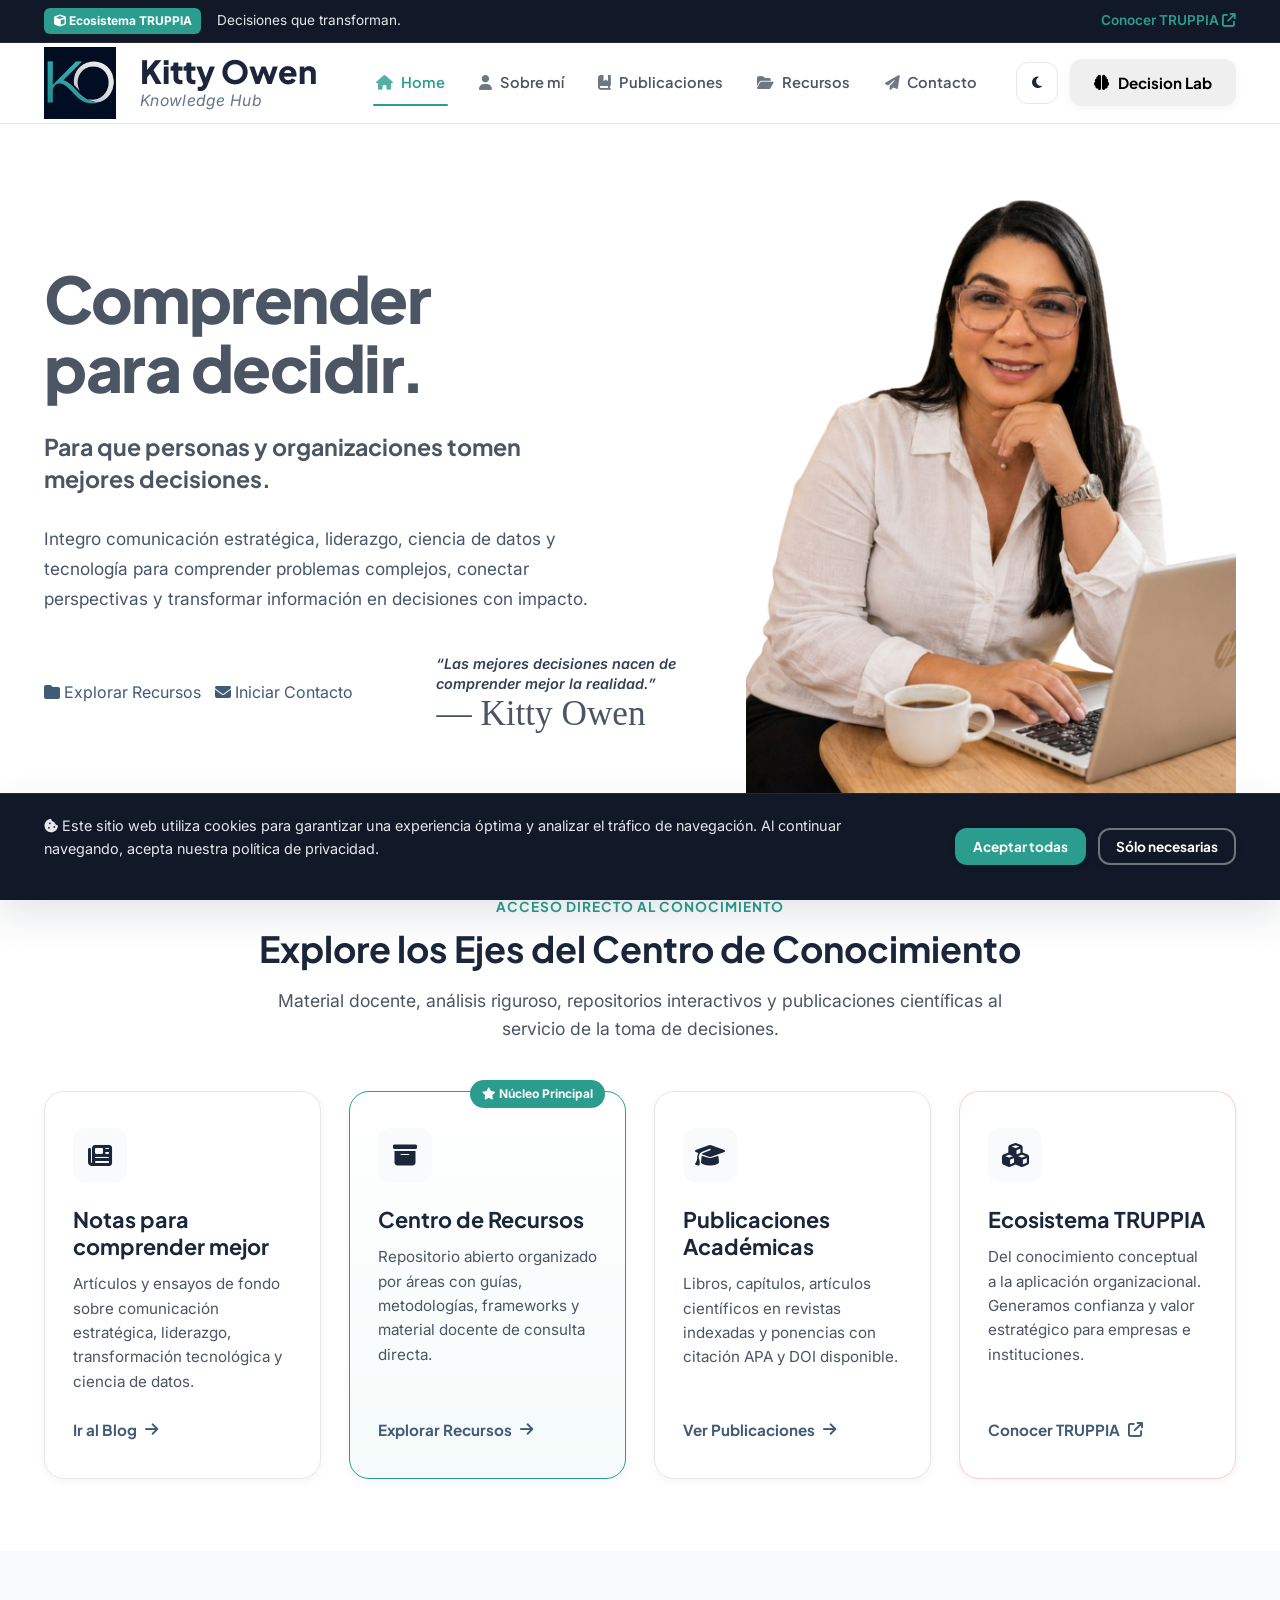
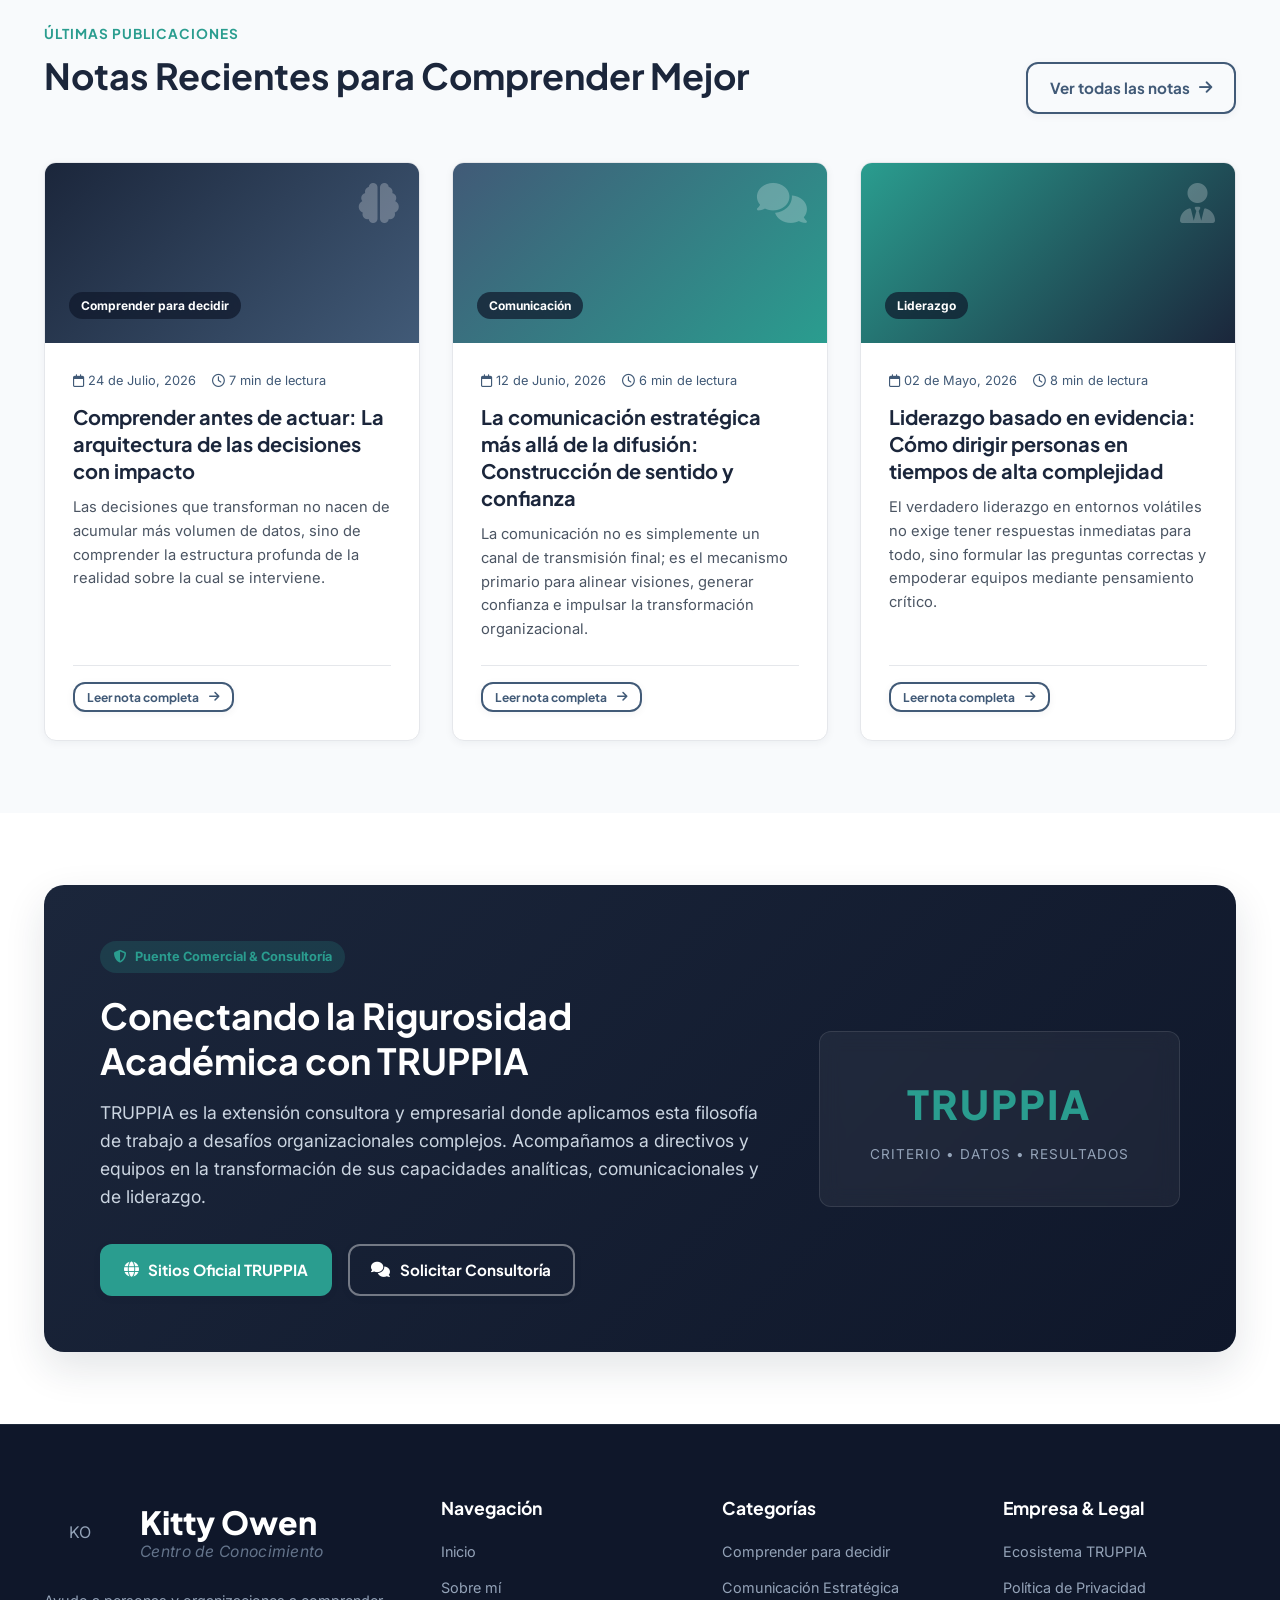
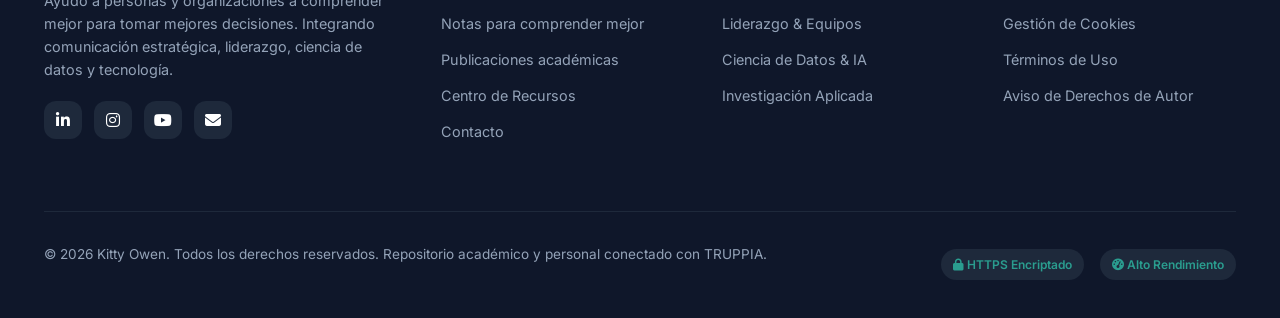
==== index.html @ 3af2d7f9 "Update index.html" ====
<!DOCTYPE html>
<html lang="es" data-theme="light">
<head>
  <meta charset="UTF-8">
  <meta name="viewport" content="width=device-width, initial-scale=1.0">
  <title>Kitty Owen | Centro de Conocimiento & Estrategia</title>
  
  <!-- SEO Meta Tags -->
  <meta name="description" content="Centro de conocimiento de Kitty Owen. Estratega en comunicación, liderazgo y ciencia de datos. Ayudo a personas y organizaciones a comprender mejor para tomar mejores decisiones.">
  <meta name="keywords" content="Kitty Owen, TRUPPIA, Comunicación Estratégica, Liderazgo, Ciencia de Datos, Analítica, Investigación, Toma de Decisiones, Pensamiento Crítico">
  <meta name="author" content="Kitty Owen">
  <meta name="robots" content="index, follow">
  <link rel="canonical" href="https://kittyowen.com/">
  
  <!-- Open Graph / Facebook -->
  <meta property="og:type" content="website">
  <meta property="og:url" content="https://kittyowen.com/">
  <meta property="og:title" content="Kitty Owen | Centro de Conocimiento & Estrategia">
  <meta property="og:description" content="Integro comunicación estratégica, liderazgo, ciencia de datos y tecnología para transformar información en criterio.">
  <meta property="og:image" content="https://kittyowen.com/assets/images/kitty_owen_og.jpg">

  <!-- Twitter Cards -->
  <meta name="twitter:card" content="summary_large_image">
  <meta name="twitter:url" content="https://kittyowen.com/">
  <meta name="twitter:title" content="Kitty Owen | Centro de Conocimiento & Estrategia">
  <meta name="twitter:description" content="Integro comunicación estratégica, liderazgo, ciencia de datos y tecnología para transformar información en criterio.">
  <meta name="twitter:image" content="https://kittyowen.com/assets/images/kitty_owen_og.jpg">

  <!-- Favicon -->
  <link rel="icon" type="image/svg+xml" href="data:image/svg+xml,<svg xmlns='http://www.w3.org/2000/svg' viewBox='0 0 100 100'><rect width='100' height='100' rx='20' fill='%231B263B'/><text x='50%' y='65%' font-size='50' font-weight='bold' fill='%232A9D8F' text-anchor='middle' font-family='sans-serif'>KO</text></svg>">

  <!-- Google Fonts: Plus Jakarta Sans & Inter -->
  <link rel="preconnect" href="https://fonts.googleapis.com">
  <link rel="preconnect" href="https://fonts.gstatic.com" crossorigin>
  <link href="https://fonts.googleapis.com/css2?family=Inter:wght@300;400;500;600;700&family=Plus+Jakarta+Sans:wght@400;500;600;700;800&display=swap" rel="stylesheet">
  
  <!-- FontAwesome Icons for UI icons -->
  <link rel="stylesheet" href="https://cdnjs.cloudflare.com/ajax/libs/font-awesome/6.4.0/css/all.min.css">
  
  <!-- Stylesheets -->
  <link rel="stylesheet" href="css/styles.css">

  <!-- Schema.org JSON-LD -->
  <script type="application/ld+json">
  {
    "@context": "https://schema.org",
    "@type": "Person",
    "name": "Kitty Owen",
    "jobTitle": "Estratega en Comunicación, Liderazgo y Ciencia de Datos",
    "description": "Docente, investigadora y consultora especializada en transformar información en criterio y decisiones en resultados.",
    "url": "https://kittyowen.com",
    "sameAs": [
      "https://www.linkedin.com/in/kittyowen",
      "https://www.instagram.com/kittyowen",
      "https://truppia.com"
    ],
    "worksFor": {
      "@type": "Organization",
      "name": "TRUPPIA",
      "url": "https://truppia.com"
    },
    "knowsAbout": [
      "Comunicación Estratégica",
      "Liderazgo Organizacional",
      "Ciencia de Datos",
      "Analítica para la Toma de Decisiones",
      "Investigación Aplicada",
      "Inteligencia Artificial"
    ]
  }
  </script>
</head>
<body>

  <!-- Top Announcement / TRUPPIA Link Bar -->
  <div class="top-bar">
    <div class="container top-bar-content">
      <span class="top-bar-badge"><i class="fa-solid fa-cube"></i> Ecosistema TRUPPIA</span>
      <span class="top-bar-text">Decisiones que transforman.</span>
      <a href="https://truppia.com" target="_blank" rel="noopener" class="top-bar-link">Conocer TRUPPIA <i class="fa-solid fa-arrow-up-right-from-square"></i></a>
    </div>
  </div>

  <!-- Header Navigation -->
  <header class="main-header">
    <div class="container header-container">
      <a href="#home" class="brand-logo" id="headerLogoBtn">

    <div class="logo-mark">
        <img src="assets/images/logo-ko.png" alt="Kitty Owen Logo">
    </div>

    <div class="brand-text">
        <span class="brand-name">Kitty Owen</span>
        <span class="brand-tagline">Knowledge Hub</span>
    </div>

</a>

      <!-- Desktop Nav -->
      <nav class="desktop-nav">
    <a href="#home" class="nav-link active" data-page="home">
        <i class="fa-solid fa-house nav-icon"></i> Home
    </a>

    <a href="#sobre-mi" class="nav-link" data-page="sobre-mi">
        <i class="fa-solid fa-user nav-icon"></i> Sobre mí
    </a>

    <a href="#publicaciones" class="nav-link" data-page="publicaciones">
        <i class="fa-solid fa-book-bookmark nav-icon"></i> Publicaciones
    </a>

    <a href="#recursos" class="nav-link" data-page="recursos">
        <i class="fa-solid fa-folder-open nav-icon"></i> Recursos
    </a>

    <a href="#contacto" class="nav-link" data-page="contacto">
        <i class="fa-solid fa-paper-plane nav-icon"></i> Contacto
    </a>
</nav>

      <!-- Action buttons -->
      <div class="header-actions">
        <button id="themeToggleBtn" class="icon-btn" title="Cambiar tema claro/oscuro" aria-label="Cambiar tema">
          <i class="fa-solid fa-moon"></i>
        </button>
        <button id="techSuiteBtn" class="btn btn-outline-sm" title="Software, IA y herramientas para la toma de decisiones">
    <i class="fa-solid fa-brain"></i> Decision Lab
</button>
        <button id="mobileMenuToggle" class="mobile-menu-btn" aria-label="Abrir menú">
          <i class="fa-solid fa-bars"></i>
        </button>
      </div>
    </div>

    <!-- Mobile Navigation Drawer -->
    <div class="mobile-nav-overlay" id="mobileNavOverlay">
      <div class="mobile-nav-content">
        <div class="mobile-nav-header">
          <div class="brand-logo">
            <div class="logo-mark">KO</div>
            <div class="brand-text">
              <span class="brand-name">Kitty Owen</span>
            </div>
          </div>
          <button id="mobileMenuClose" class="icon-btn"><i class="fa-solid fa-xmark"></i></button>
        </div>
        <<nav class="mobile-nav-links">

    <a href="#home" class="mobile-link active" data-page="home">
        Home
    </a>

    <a href="#sobre-mi" class="mobile-link" data-page="sobre-mi">
        Sobre mí
    </a>

    <a href="#publicaciones" class="mobile-link" data-page="publicaciones">
        Publicaciones
    </a>

    <a href="#recursos" class="mobile-link" data-page="recursos">
        Recursos
    </a>

    <a href="#contacto" class="mobile-link" data-page="contacto">
        Contacto
    </a>

</nav>
        <div class="mobile-nav-footer">
          <a href="https://truppia.com" target="_blank" class="btn btn-primary btn-full"><i class="fa-solid fa-cube"></i> Visitar TRUPPIA</a>
        </div>
      </div>
    </div>
  </header>

  <!-- MAIN APP CONTAINER (SPA views) -->
  <main id="app">

<!-- SECCIÓN HERO -->
<section class="hero-wrapper">
  <div class="container hero-grid">
    
    <!-- Columna Izquierda: Texto y Botones nivelados al final de la foto -->
    <div class="hero-content">
      <div class="hero-text-group">
        <h1 class="hero-title">
          Comprender<br>para decidir<span class="title-dot">.</span>
        </h1>
        
        <h2 class="hero-subtitle">
          Para que personas y organizaciones tomen mejores decisiones.
        </h2>

        <p class="hero-description">
          Integro comunicación estratégica, liderazgo, ciencia de datos y tecnología para comprender problemas complejos, conectar perspectivas y transformar información en decisiones con impacto.
        </p>
      </div>

      <!-- Fila Inferior: Ambos botones oscuros y Cita alineados al nivel del final de la foto -->
      <div class="hero-footer-row">
        <div class="hero-actions">
          <a href="#recursos" class="btn-hero-dark">
            <i class="fa-solid fa-folder"></i> Explorar Recursos
          </a>
          <a href="#contacto" class="btn-hero-dark">
            <i class="fa-solid fa-envelope"></i> Iniciar Contacto
          </a>
        </div>

        <div class="hero-quote-box">
          <p class="hero-quote-text">“Las mejores decisiones nacen de comprender mejor la realidad.”</p>
          <span class="hero-signature">— Kitty Owen</span>
        </div>
      </div>
    </div>

    <!-- Columna Derecha: Foto de Kitty Owen -->
    <div class="hero-visual">
      <div class="hero-photo-wrapper">
        <img src="assets/images/hero/kitty-hero.png" alt="Kitty Owen" class="hero-photo">
      </div>
    </div>

  </div>
</section>
      <!-- Quick Access Portals Grid -->
      <section class="section quick-access-section">
        <div class="container">
          <div class="section-header text-center">
            <span class="section-subtitle">Acceso Directo al Conocimiento</span>
            <h2 class="section-title">Explore los Ejes del Centro de Conocimiento</h2>
            <p class="section-description">Material docente, análisis riguroso, repositorios interactivos y publicaciones científicas al servicio de la toma de decisiones.</p>
          </div>

          <div class="portal-grid">
            
            <!-- Card 1: Blog -->
            <div class="portal-card" data-target="blog">
              <div class="portal-icon"><i class="fa-solid fa-newspaper"></i></div>
              <h3 class="portal-title">Notas para comprender mejor</h3>
              <p class="portal-text">Artículos y ensayos de fondo sobre comunicación estratégica, liderazgo, transformación tecnológica y ciencia de datos.</p>
              <a href="#blog" class="portal-link nav-trigger" data-page="blog">Ir al Blog <i class="fa-solid fa-arrow-right"></i></a>
            </div>

            <!-- Card 2: Centro de Recursos -->
            <div class="portal-card featured" data-target="recursos">
              <div class="featured-badge"><i class="fa-solid fa-star"></i> Núcleo Principal</div>
              <div class="portal-icon"><i class="fa-solid fa-box-archive"></i></div>
              <h3 class="portal-title">Centro de Recursos</h3>
              <p class="portal-text">Repositorio abierto organizado por áreas con guías, metodologías, frameworks y material docente de consulta directa.</p>
              <a href="#recursos" class="portal-link nav-trigger" data-page="recursos">Explorar Recursos <i class="fa-solid fa-arrow-right"></i></a>
            </div>

            <!-- Card 3: Publicaciones -->
            <div class="portal-card" data-target="publicaciones">
              <div class="portal-icon"><i class="fa-solid fa-graduation-cap"></i></div>
              <h3 class="portal-title">Publicaciones Académicas</h3>
              <p class="portal-text">Libros, capítulos, artículos científicos en revistas indexadas y ponencias con citación APA y DOI disponible.</p>
              <a href="#publicaciones" class="portal-link nav-trigger" data-page="publicaciones">Ver Publicaciones <i class="fa-solid fa-arrow-right"></i></a>
            </div>

            <!-- Card 4: TRUPPIA Connection -->
            <div class="portal-card truppia-card" data-target="contacto">
              <div class="portal-icon"><i class="fa-solid fa-cubes"></i></div>
              <h3 class="portal-title">Ecosistema TRUPPIA</h3>
              <p class="portal-text">Del conocimiento conceptual a la aplicación organizacional. Generamos confianza y valor estratégico para empresas e instituciones.</p>
              <a href="https://truppia.com" target="_blank" class="portal-link">Conocer TRUPPIA <i class="fa-solid fa-arrow-up-right-from-square"></i></a>
            </div>

          </div>
        </div>
      </section>

      <!-- Latest Articles Preview -->
      <section class="section bg-light">
        <div class="container">
          <div class="section-header-flex">
            <div>
              <span class="section-subtitle">Últimas Publicaciones</span>
              <h2 class="section-title">Notas Recientes para Comprender Mejor</h2>
            </div>
            <a href="#blog" class="btn btn-outline nav-trigger" data-page="blog">Ver todas las notas <i class="fa-solid fa-arrow-right"></i></a>
          </div>

          <div class="grid grid-3" id="homeLatestPosts">
            <!-- Filled dynamically by main.js -->
          </div>
        </div>
      </section>

      <!-- TRUPPIA Ecosystem Banner -->
      <section class="section truppia-banner-section">
        <div class="container">
          <div class="truppia-banner-card">
            <div class="truppia-banner-content">
              <span class="truppia-pill"><i class="fa-solid fa-shield-halved"></i> Puente Comercial & Consultoría</span>
              <h2 class="truppia-banner-title">Conectando la Rigurosidad Académica con TRUPPIA</h2>
              <p class="truppia-banner-text">
                TRUPPIA es la extensión consultora y empresarial donde aplicamos esta filosofía de trabajo a desafíos organizacionales complejos. Acompañamos a directivos y equipos en la transformación de sus capacidades analíticas, comunicacionales y de liderazgo.
              </p>
              <div class="truppia-actions">
                <a href="https://truppia.com" target="_blank" class="btn btn-jade"><i class="fa-solid fa-globe"></i> Sitios Oficial TRUPPIA</a>
                <a href="#contacto" class="btn btn-outline-white nav-trigger" data-page="contacto"><i class="fa-solid fa-comments"></i> Solicitar Consultoría</a>
              </div>
            </div>
            <div class="truppia-banner-graphic">
              <div class="truppia-graphic-box">
                <div class="t-logo-large">TRUPPIA</div>
                <div class="t-subtext">Criterio • Datos • Resultados</div>
              </div>
            </div>
          </div>
        </div>
      </section>
    </section>

    <!-- ================= PAGE 2: SOBRE MÍ ================= -->
    <section id="page-sobre-mi" class="page-view">
      <div class="page-header">
        <div class="container">
          <span class="page-subtitle">Trayectoria & Filosofía</span>
          <h1 class="page-title">Sobre mí: Kitty Owen</h1>
          <p class="page-lead">Conectando comunicación estratégica, liderazgo, ciencia de datos e investigación para tomar mejores decisiones.</p>
        </div>
      </div>

      <div class="container">
        <!-- Main Story Narrative -->
        <div class="narrative-grid">
          <div class="narrative-main">
            
            <!-- Quote card -->
            <div class="story-highlight-box">
              <i class="fa-solid fa-quote-left story-quote-icon"></i>
              <p class="story-lead-text">
                Durante muchos años me preguntaron si era periodista, administradora, especialista en comunicación, docente o investigadora.
              </p>
              <p class="story-lead-emphasis">La respuesta siempre era sí.</p>
              <p>
                Pero con el tiempo comprendí que ninguna de esas profesiones, por sí sola, explicaba quién soy realmente.
              </p>
            </div>

            <div class="narrative-content">
              <p>
                El hilo conductor de mi trayectoria ha sido una forma particular de relacionarme con el conocimiento: <strong>comprender antes de actuar, conectar ideas que parecen distantes y transformar la información en criterio para tomar mejores decisiones.</strong>
              </p>
              <p>
                Por eso mi trabajo no consiste únicamente en enseñar herramientas o compartir información. Mi propósito es ayudar a desarrollar una manera de pensar que permita comprender mejor la realidad y actuar con mayor claridad.
              </p>
              <p>
                Esa visión me ha llevado a integrar la comunicación estratégica, el liderazgo, la investigación, la ciencia de datos y la tecnología en un mismo camino profesional.
              </p>
              <p>
                Hoy desarrollo esa labor desde la docencia, la consultoría, la investigación y la creación de proyectos que promueven una toma de decisiones más consciente, fundamentada y orientada a generar transformación.
              </p>
            </div>

            <!-- Trayectoria Block -->
            <div class="info-block">
              <h2 class="block-title"><i class="fa-solid fa-route block-icon"></i> Trayectoria</h2>
              <p>
                Mi recorrido profesional ha estado marcado por la integración de diferentes disciplinas alrededor de un mismo propósito: <strong>comprender mejor para decidir mejor.</strong>
              </p>
              <p>
                He trabajado en docencia universitaria, comunicación organizacional, investigación, consultoría y gestión, construyendo puentes entre el conocimiento académico y las necesidades reales de las organizaciones.
              </p>
              <p>
                Actualmente continúo fortaleciendo esa visión mediante el estudio de la ciencia de datos, convencida de que el futuro pertenece a quienes sepan integrar el pensamiento crítico con las posibilidades que ofrece la tecnología.
              </p>
            </div>

            <!-- Filosofía Block -->
            <div class="info-block philosophy-block">
              <h2 class="block-title"><i class="fa-solid fa-seedling block-icon"></i> Filosofía de Trabajo</h2>
              <p>
                Creo que el conocimiento solo adquiere verdadero valor cuando ayuda a comprender mejor el mundo y a tomar decisiones más conscientes. Por eso entiendo el aprendizaje como un proceso permanente de observación, reflexión, cuestionamiento y construcción de criterio.
              </p>
              
              <div class="philosophy-bullets">
                <div class="phil-item">
                  <i class="fa-solid fa-xmark phil-icon-no"></i>
                  <span>No busco acumular información.</span>
                </div>
                <div class="phil-item focus">
                  <i class="fa-solid fa-check phil-icon-yes"></i>
                  <span>Busco comprenderla.</span>
                </div>
                <div class="phil-item">
                  <i class="fa-solid fa-xmark phil-icon-no"></i>
                  <span>No enseño respuestas.</span>
                </div>
                <div class="phil-item focus">
                  <i class="fa-solid fa-check phil-icon-yes"></i>
                  <span>Procuro desarrollar preguntas que permitan encontrar mejores respuestas.</span>
                </div>
              </div>

              <div class="conviction-banner">
                <span>Mi trabajo parte de una convicción sencilla:</span>
                <h3>"Las decisiones que transforman nacen de una comprensión profunda de la realidad."</h3>
              </div>
            </div>

            <!-- Experiencia list -->
            <div class="info-block">
              <h2 class="block-title"><i class="fa-solid fa-briefcase block-icon"></i> Ámbitos de Experiencia</h2>
              <p>Mi experiencia integra diferentes escenarios de actuación:</p>
              
              <ul class="experience-list">
                <li><i class="fa-solid fa-graduation-cap"></i> <strong>Docencia universitaria:</strong> Formación de pensamiento crítico y metodologías analíticas.</li>
                <li><i class="fa-solid fa-bullhorn"></i> <strong>Comunicación estratégica y organizacional:</strong> Gestión de reputación y sentido.</li>
                <li><i class="fa-solid fa-microscope"></i> <strong>Investigación aplicada:</strong> Diagnóstico profundo de fenómenos complejos.</li>
                <li><i class="fa-solid fa-users"></i> <strong>Liderazgo y desarrollo de personas:</strong> Capacidades de gestión de equipos en cambio.</li>
                <li><i class="fa-solid fa-handshake"></i> <strong>Consultoría estratégica:</strong> Asesoría a alta dirección y equipos tácticos.</li>
                <li><i class="fa-solid fa-chart-line"></i> <strong>Ciencia de datos y analítica:</strong> Uso de evidencia para la toma de decisiones.</li>
                <li><i class="fa-solid fa-shapes"></i> <strong>Diseño de procesos de aprendizaje:</strong> Formación estructurada para adultos y organizaciones.</li>
              </ul>
            </div>

          </div>

          <!-- Sidebar: Líneas de Trabajo -->
          <aside class="narrative-sidebar">
            <div class="sidebar-card">
              <h3 class="sidebar-title"><i class="fa-solid fa-compass-drafting"></i> Líneas de Trabajo</h3>
              <div class="lines-list">
                
                <div class="line-item">
                  <div class="line-header"><i class="fa-solid fa-comments"></i> Comunicación estratégica</div>
                  <p class="line-desc">La comunicación como herramienta para comprender organizaciones, construir confianza y generar transformación.</p>
                </div>

                <div class="line-item">
                  <div class="line-header"><i class="fa-solid fa-user-tie"></i> Liderazgo</div>
                  <p class="line-desc">Desarrollo de capacidades para liderar personas, equipos y procesos en contextos de cambio constante.</p>
                </div>

                <div class="line-item">
                  <div class="line-header"><i class="fa-solid fa-database"></i> Ciencia de datos y analítica</div>
                  <p class="line-desc">Uso de datos, evidencia y tecnología para fortalecer y estructurar la toma de decisiones.</p>
                </div>

                <div class="line-item">
                  <div class="line-header"><i class="fa-solid fa-diagram-project"></i> Investigación</div>
                  <p class="line-desc">Construcción y aplicación de conocimiento para comprender problemas complejos y generar soluciones pertinentes.</p>
                </div>

                <div class="line-item">
                  <div class="line-header"><i class="fa-solid fa-book-open"></i> Aprendizaje y formación</div>
                  <p class="line-desc">Diseño de experiencias de aprendizaje que desarrollan pensamiento crítico, autonomía y criterio.</p>
                </div>

                <div class="line-item">
                  <div class="line-header"><i class="fa-solid fa-microchip"></i> Tecnología con propósito</div>
                  <p class="line-desc">Exploración e integración de herramientas tecnológicas que potencian el trabajo humano y la capacidad de decidir mejor.</p>
                </div>

              </div>
            </div>

            <!-- TRUPPIA Ecosystem Card -->
            <div class="sidebar-card sidebar-truppia">
              <h3 class="sidebar-title"><i class="fa-solid fa-building"></i> Conexión con TRUPPIA</h3>
              <p>TRUPPIA traslada toda esta arquitectura conceptual al mundo corporativo, ofreciendo servicios de consultoría, analítica de negocios y desarrollo de liderazgo organizacional.</p>
              <a href="https://truppia.com" target="_blank" class="btn btn-sm btn-jade"><i class="fa-solid fa-external-link"></i> Visitar TRUPPIA</a>
            </div>
          </aside>
        </div>
      </div>
    </section>

    <!-- ================= PAGE 3: BLOG / NOTAS PARA COMPRENDER MEJOR ================= -->
    <section id="page-blog" class="page-view">
      <div class="page-header">
        <div class="container">
          <span class="page-subtitle">Publicaciones de Fondo</span>
          <h1 class="page-title">Notas para comprender mejor</h1>
          <p class="page-lead">Artículos, reflexiones y análisis estructurados para transformar información en criterio y decisiones en resultados.</p>
        </div>
      </div>

      <div class="container">
        
        <!-- Category Filters -->
        <div class="filter-bar">
          <div class="filter-label"><i class="fa-solid fa-filter"></i> Filtrar por Categoría:</div>
          <div class="filter-chips" id="blogCategoryChips">
            <button class="chip active" data-cat="all">Todas</button>
            <button class="chip" data-cat="Comprender para decidir">Comprender para decidir</button>
            <button class="chip" data-cat="Comunicación">Comunicación</button>
            <button class="chip" data-cat="Liderazgo">Liderazgo</button>
            <button class="chip" data-cat="Investigación">Investigación</button>
            <button class="chip" data-cat="Tecnología">Tecnología</button>
            <button class="chip" data-cat="IA">IA</button>
            <button class="chip" data-cat="Ciencia de datos">Ciencia de datos</button>
            <button class="chip" data-cat="Aprendizaje permanente">Aprendizaje permanente</button>
            <button class="chip" data-cat="Universidad">Universidad</button>
            <button class="chip" data-cat="TRUPPIA">TRUPPIA</button>
          </div>
        </div>

        <!-- Search Bar -->
        <div class="search-box-wrapper">
          <div class="search-input-group">
            <i class="fa-solid fa-magnifying-glass search-icon"></i>
            <input type="text" id="blogSearchInput" placeholder="Buscar por palabra clave en las notas..." class="search-input">
            <button id="blogSearchClear" class="search-clear-btn"><i class="fa-solid fa-circle-xmark"></i></button>
          </div>
        </div>

        <!-- Articles Grid -->
        <div class="grid grid-3" id="blogGrid">
          <!-- Filled dynamically by main.js -->
        </div>

      </div>
    </section>

    <!-- ================= PAGE 4: PUBLICACIONES ACADÉMICAS ================= -->
    <section id="page-publicaciones" class="page-view">
      <div class="page-header">
        <div class="container">
          <span class="page-subtitle">Trayectoria Académica & Científica</span>
          <h1 class="page-title">Publicaciones académicas</h1>
          <p class="page-lead">Repositorio docente e investigador: Libros, capítulos, artículos científicos indexados, ponencias e informes técnicos.</p>
        </div>
      </div>

      <div class="container">
        
        <!-- Tabs for publication types -->
        <div class="tab-navigation">
          <button class="tab-btn active" data-tab="all"><i class="fa-solid fa-layer-group"></i> Todas</button>
          <button class="tab-btn" data-tab="libros"><i class="fa-solid fa-book"></i> Libros</button>
          <button class="tab-btn" data-tab="capitulos"><i class="fa-solid fa-book-open-reader"></i> Capítulos de libro</button>
          <button class="tab-btn" data-tab="articulos"><i class="fa-solid fa-file-lines"></i> Artículos científicos</button>
          <button class="tab-btn" data-tab="ponencias"><i class="fa-solid fa-chalkboard-user"></i> Ponencias</button>
          <button class="tab-btn" data-tab="otros"><i class="fa-solid fa-folder-tree"></i> Otros trabajos</button>
        </div>

        <!-- Academic List -->
        <div class="academic-list" id="academicPublicationsList">
          <!-- Filled dynamically by main.js -->
        </div>

      </div>
    </section>

    <!-- ================= PAGE 5: CENTRO DE RECURSOS ================= -->
    <section id="page-recursos" class="page-view">
      <div class="page-header">
        <div class="container">
          <span class="page-subtitle">Repositorio Abierto por Áreas</span>
          <h1 class="page-title">Centro de Recursos</h1>
          <p class="page-lead">El lugar de referencia de todo el contenido docente, guías metodológicas, marcos conceptuales y plantillas técnicas.</p>
        </div>
      </div>

      <div class="container">
        
        <!-- Category & Level Filters -->
        <div class="resources-toolbar">
          <div class="filter-group">
            <label><i class="fa-solid fa-folder"></i> Área de Conocimiento:</label>
            <select id="resourceAreaSelect" class="form-select">
              <option value="all">Todas las áreas</option>
              <option value="Comunicación">Comunicación</option>
              <option value="Investigación">Investigación</option>
              <option value="Liderazgo">Liderazgo</option>
              <option value="Analítica">Analítica</option>
              <option value="Ciencia de Datos">Ciencia de Datos</option>
              <option value="IA">IA</option>
            </select>
          </div>

          <div class="filter-group">
            <label><i class="fa-solid fa-signal"></i> Nivel:</label>
            <select id="resourceLevelSelect" class="form-select">
              <option value="all">Todos los niveles</option>
              <option value="Básico">Básico</option>
              <option value="Intermedio">Intermedio</option>
              <option value="Avanzado">Avanzado</option>
            </select>
          </div>

          <div class="filter-group search-group">
            <label><i class="fa-solid fa-magnifying-glass"></i> Buscar Recurso:</label>
            <input type="text" id="resourceSearchInput" placeholder="Ej. Guía, prompt, dashboard..." class="form-input">
          </div>
        </div>

        <!-- Resources Grid -->
        <div class="grid grid-3" id="resourcesGrid">
          <!-- Filled dynamically by main.js -->
        </div>

      </div>
    </section>

    <!-- ================= PAGE 6: CONTACTO ================= -->
    <section id="page-contacto" class="page-view">
      <div class="page-header">
        <div class="container">
          <span class="page-subtitle">Canal Directo & Colaboración</span>
          <h1 class="page-title">Contacto</h1>
          <p class="page-lead">Estemos en contacto para conferencias, docencia universitaria, proyectos de investigación o consultoría estratégica con TRUPPIA.</p>
        </div>
      </div>

      <div class="container">
        <div class="contact-grid">
          
          <!-- Contact Form -->
          <div class="contact-form-card">
            <h2 class="form-title"><i class="fa-solid fa-paper-plane"></i> Enviar un Mensaje Directo</h2>
            <p class="form-desc">Complete los datos y responderé a la brevedad posible.</p>

            <form id="contactForm" class="contact-form">
              <div class="form-group">
                <label for="contactName">Nombre completo *</label>
                <input type="text" id="contactName" required class="form-input" placeholder="Ej. María Fernández">
              </div>

              <div class="form-group">
                <label for="contactEmail">Correo electrónico *</label>
                <input type="email" id="contactEmail" required class="form-input" placeholder="ejemplo@organizacion.com">
              </div>

              <div class="form-group">
                <label for="contactOrg">Organización / Universidad</label>
                <input type="text" id="contactOrg" class="form-input" placeholder="Ej. Universidad / Empresa XYZ">
              </div>

              <div class="form-group">
                <label for="contactSubject">Tipo de Solicitud *</label>
                <select id="contactSubject" required class="form-select">
                  <option value="">Seleccione una opción...</option>
                  <option value="Consultoría TRUPPIA">Consultoría Organizacional (TRUPPIA)</option>
                  <option value="Docencia Universitaria">Docencia o Capacitación Académica</option>
                  <option value="Conferencia o Ponencia">Conferencia o Taller</option>
                  <option value="Investigación">Proyecto de Investigación</option>
                  <option value="Consulta sobre Recursos">Consulta sobre Recursos del Sitio</option>
                </select>
              </div>

              <div class="form-group">
                <label for="contactMessage">Mensaje *</label>
                <textarea id="contactMessage" rows="5" required class="form-textarea" placeholder="Describa brevemente cómo puedo ayudarle..."></textarea>
              </div>

              <button type="submit" class="btn btn-primary btn-full btn-lg">
                <i class="fa-solid fa-paper-plane"></i> Enviar Mensaje
              </button>
            </form>

            <div id="contactSuccessMessage" class="form-success-banner hidden">
              <i class="fa-solid fa-circle-check success-icon"></i>
              <div>
                <h3>¡Mensaje enviado con éxito!</h3>
                <p>Gracias por contactarme. Me pondré en contacto con usted a la brevedad.</p>
              </div>
            </div>
          </div>

          <!-- Direct Channels & TRUPPIA details -->
          <div class="contact-info-cards">
            
            <div class="info-card">
              <div class="info-card-icon"><i class="fa-solid fa-envelope"></i></div>
              <div class="info-card-content">
                <h3>Correo Electrónico</h3>
                <p>Para consultas académicas y profesionales:</p>
                <a href="mailto:contacto@kittyowen.com" class="contact-link">contacto@kittyowen.com</a>
              </div>
            </div>

            <div class="info-card">
              <div class="info-card-icon whatsapp-icon"><i class="fa-brands fa-whatsapp"></i></div>
              <div class="info-card-content">
                <h3>WhatsApp Directo</h3>
                <p>Atención prioritaria para proyectos y conferencias:</p>
                <a href="https://wa.me/573000000000?text=Hola%20Kitty,%20quisiera%20mas%20informacion" target="_blank" class="contact-link">+57 300 000 0000</a>
              </div>
            </div>

            <div class="info-card">
              <div class="info-card-icon linkedin-icon"><i class="fa-brands fa-linkedin-in"></i></div>
              <div class="info-card-content">
                <h3>Red Profesional</h3>
                <p>Conectemos en LinkedIn:</p>
                <a href="https://www.linkedin.com/in/kittyowen" target="_blank" class="contact-link">linkedin.com/in/kittyowen</a>
              </div>
            </div>

            <!-- TRUPPIA Highlight Card -->
            <div class="truppia-contact-card">
              <div class="t-badge"><i class="fa-solid fa-cube"></i> Empresa & Consultoría</div>
              <h3>TRUPPIA Estrategia</h3>
              <p>
                Para servicios corporativos de analítica avanzada, gobierno de información y formación directiva, visite el sitio oficial de TRUPPIA.
              </p>
              <a href="https://truppia.com" target="_blank" class="btn btn-jade btn-full">
                Ir a truppia.com <i class="fa-solid fa-external-link"></i>
              </a>
            </div>

          </div>

        </div>
      </div>
    </section>

  </main>

  <!-- FOOTER -->
  <footer class="main-footer">
    <div class="container">
      <div class="footer-top">
        <div class="footer-brand">
          <div class="brand-logo">
            <div class="logo-mark">KO</div>
            <div class="brand-text">
              <span class="brand-name">Kitty Owen</span>
              <span class="brand-tagline">Centro de Conocimiento</span>
            </div>
          </div>
          <p class="footer-desc">
            Ayudo a personas y organizaciones a comprender mejor para tomar mejores decisiones. Integrando comunicación estratégica, liderazgo, ciencia de datos y tecnología.
          </p>
          <div class="social-links">
            <a href="https://www.linkedin.com/in/kittyowen" target="_blank" aria-label="LinkedIn"><i class="fa-brands fa-linkedin-in"></i></a>
            <a href="https://www.instagram.com/kittyowen" target="_blank" aria-label="Instagram"><i class="fa-brands fa-instagram"></i></a>
            <a href="https://youtube.com" target="_blank" aria-label="YouTube"><i class="fa-brands fa-youtube"></i></a>
            <a href="mailto:contacto@kittyowen.com" aria-label="Email"><i class="fa-solid fa-envelope"></i></a>
          </div>
        </div>

        <div class="footer-col">
          <h4>Navegación</h4>
          <ul>
            <li><a href="#home" class="nav-trigger" data-page="home">Inicio</a></li>
            <li><a href="#sobre-mi" class="nav-trigger" data-page="sobre-mi">Sobre mí</a></li>
            <li><a href="#blog" class="nav-trigger" data-page="blog">Notas para comprender mejor</a></li>
            <li><a href="#publicaciones" class="nav-trigger" data-page="publicaciones">Publicaciones académicas</a></li>
            <li><a href="#recursos" class="nav-trigger" data-page="recursos">Centro de Recursos</a></li>
            <li><a href="#contacto" class="nav-trigger" data-page="contacto">Contacto</a></li>
          </ul>
        </div>

        <div class="footer-col">
          <h4>Categorías</h4>
          <ul>
            <li><a href="#blog" class="nav-trigger" data-page="blog">Comprender para decidir</a></li>
            <li><a href="#blog" class="nav-trigger" data-page="blog">Comunicación Estratégica</a></li>
            <li><a href="#blog" class="nav-trigger" data-page="blog">Liderazgo & Equipos</a></li>
            <li><a href="#blog" class="nav-trigger" data-page="blog">Ciencia de Datos & IA</a></li>
            <li><a href="#blog" class="nav-trigger" data-page="blog">Investigación Aplicada</a></li>
          </ul>
        </div>

        <div class="footer-col">
          <h4>Empresa & Legal</h4>
          <ul>
            <li><a href="https://truppia.com" target="_blank">Ecosistema TRUPPIA</a></li>
            <li><a href="#" id="openPrivacyModal">Política de Privacidad</a></li>
            <li><a href="#" id="openCookiesModal">Gestión de Cookies</a></li>
            <li><a href="#" id="openTermsModal">Términos de Uso</a></li>
            <li><a href="#" id="openCopyrightModal">Aviso de Derechos de Autor</a></li>
          </ul>
        </div>
      </div>

      <div class="footer-bottom">
        <p>&copy; 2026 Kitty Owen. Todos los derechos reservados. Repositorio académico y personal conectado con TRUPPIA.</p>
        <div class="footer-tech-badges">
          <span class="tech-badge"><i class="fa-solid fa-lock"></i> HTTPS Encriptado</span>
          <span class="tech-badge"><i class="fa-solid fa-gauge-high"></i> Alto Rendimiento</span>
        </div>
      </div>
    </div>
  </footer>

  <!-- MODAL 1: READER MODAL (FOR BLOG POSTS & PUBLICATIONS) -->
  <div class="modal-backdrop" id="readerModal">
    <div class="modal-container">
      <button class="modal-close" id="readerModalClose"><i class="fa-solid fa-xmark"></i></button>
      <div class="modal-body" id="readerModalBody">
        <!-- Content inserted dynamically -->
      </div>
    </div>
  </div>

  <!-- MODAL 2: RESOURCE VIEWER MODAL ("Ver Recurso") -->
  <div class="modal-backdrop" id="resourceViewerModal">
    <div class="modal-container modal-lg">
      <button class="modal-close" id="resourceViewerClose"><i class="fa-solid fa-xmark"></i></button>
      <div class="modal-header-bar">
        <div class="resource-modal-title-group" id="resourceModalHeaderInfo">
          <!-- Dynamically filled -->
        </div>
      </div>
      <div class="resource-modal-grid">
        
        <!-- Viewer Mockup / PDF presentation preview -->
        <div class="resource-pdf-preview">
          <div class="pdf-toolbar">
            <span class="pdf-status"><i class="fa-solid fa-file-pdf"></i> Documento PDF Interactiva</span>
            <span class="pdf-page-indicator" id="pdfPageIndicator">Página 1 de 8</span>
          </div>
          <div class="pdf-viewport" id="pdfViewport">
            <!-- Simulated PDF slide page content -->
          </div>
          <div class="pdf-controls">
            <button id="pdfPrevBtn" class="btn btn-sm btn-outline"><i class="fa-solid fa-chevron-left"></i> Anterior</button>
            <button id="pdfNextBtn" class="btn btn-sm btn-outline">Siguiente <i class="fa-solid fa-chevron-right"></i></button>
          </div>
        </div>

        <!-- Resource Details Sidebar -->
        <div class="resource-detail-panel" id="resourceDetailPanel">
          <!-- Dynamically filled -->
        </div>

      </div>
    </div>
  </div>

  <!-<!-- MODAL 3: DECISION LAB --> 
  <div class="modal-backdrop" id="techSuiteModal">
    <div class="modal-container modal-xl">
      <button class="modal-close" id="techSuiteClose"><i class="fa-solid fa-xmark"></i></button>
      
      <div class="suite-header">
        <h2><i class="fa-solid fa-flask"></i> Decision Lab</h2>
       <p>Laboratorio donde convergen estrategia, inteligencia artificial, ciencia de datos y desarrollo de soluciones para la toma de decisiones.</p>
      </div>

      <div class="suite-tabs">
        <button class="suite-tab active" data-suitetab="brand">
    <i class="fa-solid fa-lightbulb"></i> Estrategia
</button>

<button class="suite-tab" data-suitetab="seo">
    <i class="fa-solid fa-robot"></i> IA & Automatización
</button>

<button class="suite-tab" data-suitetab="analytics">
    <i class="fa-solid fa-chart-line"></i> Data & Analytics
</button>

<button class="suite-tab" data-suitetab="perf">
    <i class="fa-solid fa-cube"></i> Productos
</button>
      </div>

      <div class="suite-content">
        
        <!-- Tab Brand Logos -->
        <div class="suite-pane active" id="pane-brand">
          <h3>Variaciones del Logotipo de Kitty Owen</h3>
          <p>Identidad visual desarrollada bajo el concepto "Conocimiento Accesible" (Elegancia, Claridad, Calma, Profundidad, Cercanía).</p>
          
          <div class="logo-grid-4">
            
            <div class="logo-card">
              <h4>1. Versión Horizontal (Principal)</h4>
              <div class="logo-preview-box bg-white">
                <div class="brand-logo-demo horizontal">
                  <div class="logo-mark">KO</div>
                  <div class="brand-text">
                    <span class="brand-name">Kitty Owen</span>
                    <span class="brand-tagline">Centro de Conocimiento</span>
                  </div>
                </div>
              </div>
              <span class="logo-tag">Uso en cabeceras y documentos</span>
            </div>

            <div class="logo-card">
              <h4>2. Versión Cuadrada (Icono / Avatar)</h4>
              <div class="logo-preview-box bg-white">
                <div class="brand-logo-demo square">
                  <div class="logo-mark square-mark">KO</div>
                </div>
              </div>
              <span class="logo-tag">Favicon, redes sociales e insignias</span>
            </div>

            <div class="logo-card">
              <h4>3. Versión Monocromática</h4>
              <div class="logo-preview-box bg-white">
                <div class="brand-logo-demo monochrome">
                  <div class="logo-mark mono-mark">KO</div>
                  <div class="brand-text">
                    <span class="brand-name mono-text">Kitty Owen</span>
                    <span class="brand-tagline mono-sub">Conocimiento & Estrategia</span>
                  </div>
                </div>
              </div>
              <span class="logo-tag">Impresión en blanco y negro / sellos</span>
            </div>

            <div class="logo-card">
              <h4>4. Versión para Fondos Oscuros</h4>
              <div class="logo-preview-box bg-dark">
                <div class="brand-logo-demo dark-mode">
                  <div class="logo-mark dark-mark">KO</div>
                  <div class="brand-text">
                    <span class="brand-name text-white">Kitty Owen</span>
                    <span class="brand-tagline text-jade">Centro de Conocimiento</span>
                  </div>
                </div>
              </div>
              <span class="logo-tag">Piedepáginas oscuros y presentaciones</span>
            </div>

          </div>

          <div class="palette-swatch-box">
            <h4>Paleta de Colores de Marca</h4>
            <div class="swatches">
              <div class="swatch" style="background:#1B263B; color:#fff;"><span>Azul Profundo</span><code>#1B263B</code></div>
              <div class="swatch" style="background:#415A77; color:#fff;"><span>Azul Medio</span><code>#415A77</code></div>
              <div class="swatch" style="background:#4B5563; color:#fff;"><span>Gris Oscuro</span><code>#4B5563</code></div>
              <div class="swatch" style="background:#2A9D8F; color:#fff;"><span>Verde Jade</span><code>#2A9D8F</code></div>
              <div class="swatch" style="background:#FF6B6B; color:#fff;"><span>Coral</span><code>#FF6B6B</code></div>
              <div class="swatch" style="background:#E5E7EB; color:#1B263B;"><span>Gris Claro</span><code>#E5E7EB</code></div>
            </div>
          </div>
        </div>

        <!-- Tab SEO -->
        <div class="suite-pane" id="pane-seo">
          <h3>Optimizaciones SEO & Estructura Metadatos</h3>
          <div class="code-box-wrapper">
            <div class="code-box-header">
              <span>Schema.org JSON-LD (Estructura de Datos)</span>
              <button class="btn btn-xs btn-outline-white copy-code-btn" data-code="jsonld"><i class="fa-solid fa-copy"></i> Copiar</button>
            </div>
            <pre><code id="jsonldCode">
{
  "@context": "https://schema.org",
  "@type": "Person",
  "name": "Kitty Owen",
  "jobTitle": "Estratega en Comunicación, Liderazgo y Ciencia de Datos",
  "url": "https://kittyowen.com",
  "sameAs": ["https://www.linkedin.com/in/kittyowen", "https://truppia.com"],
  "worksFor": { "@type": "Organization", "name": "TRUPPIA" }
}
            </code></pre>
          </div>

          <div class="grid grid-2 code-two-col">
            <div>
              <h4>robots.txt</h4>
              <pre><code>User-agent: *
Allow: /
Sitemap: https://kittyowen.com/sitemap.xml</code></pre>
            </div>
            <div>
              <h4>sitemap.xml (Extracto)</h4>
              <pre><code>&lt;urlset xmlns="http://www.sitemaps.org/schemas/sitemap/0.9"&gt;
  &lt;url&gt;&lt;loc&gt;https://kittyowen.com/&lt;/loc&gt;&lt;priority&gt;1.0&lt;/priority&gt;&lt;/url&gt;
  &lt;url&gt;&lt;loc&gt;https://kittyowen.com/#recursos&lt;/loc&gt;&lt;priority&gt;0.9&lt;/priority&gt;&lt;/url&gt;
&lt;/urlset&gt;</code></pre>
            </div>
          </div>
        </div>

        <!-- Tab Analytics -->
        <div class="suite-pane" id="pane-analytics">
          <h3>Integración de Analítica Avanzada</h3>
          <div class="analytics-badges-grid">
            <div class="analytics-card">
              <i class="fa-solid fa-chart-simple analytics-icon"></i>
              <h4>Google Analytics 4 (GA4)</h4>
              <p>Monitoreo de tráfico, eventos de lectura de recursos y tasa de conversión hacia TRUPPIA.</p>
              <code>ID: G-KO2026HUB</code>
            </div>

            <div class="analytics-card">
              <i class="fa-solid fa-magnifying-glass-chart analytics-icon"></i>
              <h4>Google Search Console & Bing</h4>
              <p>Indexación de artículos académicos y posicionamiento del Centro de Recursos.</p>
              <code>Status: Indexado</code>
            </div>

            <div class="analytics-card">
              <i class="fa-solid fa-eye analytics-icon"></i>
              <h4>Microsoft Clarity</h4>
              <p>Mapas de calor (Heatmaps) y grabaciones de sesión para optimizar la experiencia del usuario.</p>
              <code>ID: clarity-ko-hub</code>
            </div>
          </div>
        </div>

        <!-- Tab Performance & Security -->
        <div class="suite-pane" id="pane-perf">
          <h3>Rendimiento & Protocolos de Seguridad</h3>
          <ul class="perf-list">
            <li><i class="fa-solid fa-shield-check text-jade"></i> <strong>HTTPS SSL / TLS:</strong> Conexión segura de extremo a extremo.</li>
            <li><i class="fa-solid fa-gauge-high text-jade"></i> <strong>Imágenes WebP & SVG:</strong> Lazy loading nativo e hidratación progresiva.</li>
            <li><i class="fa-solid fa-cookie-bite text-jade"></i> <strong>Política de Cookies & GDPR:</strong> Control explícito de privacidad del usuario.</li>
            <li><i class="fa-solid fa-file-signature text-jade"></i> <strong>Aviso de Derechos de Autor:</strong> Licencia CC BY-NC 4.0 para recursos abiertos.</li>
          </ul>
        </div>

      </div>
    </div>
  </div>

  <!-- COOKIE CONSENT BANNER -->
  <div id="cookieBanner" class="cookie-banner">
    <div class="container cookie-container">
      <p><i class="fa-solid fa-cookie-bite"></i> Este sitio web utiliza cookies para garantizar una experiencia óptima y analizar el tráfico de navegación. Al continuar navegando, acepta nuestra política de privacidad.</p>
      <div class="cookie-actions">
        <button id="acceptCookiesBtn" class="btn btn-sm btn-jade">Aceptar todas</button>
        <button id="declineCookiesBtn" class="btn btn-sm btn-outline-white">Sólo necesarias</button>
      </div>
    </div>
  </div>

  <!-- Scripts -->
  <script src="js/data.js"></script>
  <script src="js/main.js"></script>
</body>
</html>
---- css/styles.css ----
/* ==========================================================================
   KITTY OWEN KNOWLEDGE HUB - DESIGN SYSTEM & CSS
   Brand Palette:
   - Azul profundo: #1B263B
   - Azul medio:    #415A77
   - Gris oscuro:   #4B5563
   - Verde jade:    #2A9D8F
   - Coral:         #FF6B6B
   - Gris claro:    #E5E7EB
   ========================================================================== */

:root {
  /* Color Tokens (Light Theme Default) */
  --bg-primary: #FFFFFF;
  --bg-secondary: #F8FAFC;
  --bg-tertiary: #E5E7EB;
  --bg-card: #FFFFFF;
  
  --color-primary: #1B263B;
  --color-secondary: #415A77;
  --color-text-main: #4B5563;
  --color-heading: #1B263B;
  --color-accent-jade: #2A9D8F;
  --color-accent-coral: #FF6B6B;
  --color-light-gray: #E5E7EB;
  
  --border-color: #E5E7EB;
  --border-hover: #415A77;
  
  --shadow-sm: 0 2px 8px rgba(27, 38, 59, 0.05);
  --shadow-md: 0 8px 24px rgba(27, 38, 59, 0.08);
  --shadow-lg: 0 16px 40px rgba(27, 38, 59, 0.12);
  --shadow-glow: 0 0 25px rgba(42, 157, 143, 0.2);

  /* Typography */
  --font-heading: 'Plus Jakarta Sans', -apple-system, BlinkMacSystemFont, sans-serif;
  --font-body: 'Inter', -apple-system, BlinkMacSystemFont, sans-serif;

  --transition-fast: 0.2s ease;
  --transition-normal: 0.3s cubic-bezier(0.4, 0, 0.2, 1);
  --radius-sm: 6px;
  --radius-md: 12px;
  --radius-lg: 20px;
  --radius-full: 9999px;
}

[data-theme="dark"] {
  --bg-primary: #0F172A;
  --bg-secondary: #1E293B;
  --bg-tertiary: #334155;
  --bg-card: #1E293B;
  
  --color-primary: #38BDF8;
  --color-secondary: #94A3B8;
  --color-text-main: #CBD5E1;
  --color-heading: #F8FAFC;
  --color-light-gray: #334155;
  
  --border-color: #334155;
  --border-hover: #2A9D8F;
  
  --shadow-sm: 0 2px 8px rgba(0, 0, 0, 0.3);
  --shadow-md: 0 8px 24px rgba(0, 0, 0, 0.4);
  --shadow-lg: 0 16px 40px rgba(0, 0, 0, 0.5);
}

/* Reset & Base Setup */
*, *::before, *::after {
  box-sizing: border-box;
  margin: 0;
  padding: 0;
}

html {
  scroll-behavior: smooth;
  font-size: 16px;
}

body {
  font-family: var(--font-body);
  background-color: var(--bg-primary);
  color: var(--color-text-main);
  line-height: 1.6;
  -webkit-font-smoothing: antialiased;
}

h1, h2, h3, h4, h5, h6 {
  font-family: var(--font-heading);
  color: var(--color-heading);
  line-height: 1.25;
  font-weight: 700;
}

a {
  color: var(--color-secondary);
  text-decoration: none;
  transition: color var(--transition-fast);
}

a:hover {
  color: var(--color-accent-jade);
}

p {
  margin-bottom: 1.25rem;
}

ul, ol {
  margin-left: 1.5rem;
  margin-bottom: 1.25rem;
}

.container {
  width: 100%;
  max-width: 1240px;
  margin: 0 auto;
  padding: 0 1.5rem;
}

.text-center { text-align: center; }
.hidden { display: none !important; }

/* Grid System */
.grid {
  display: grid;
  gap: 2rem;
}

.grid-2 { grid-template-columns: repeat(auto-fit, minmax(320px, 1fr)); }
.grid-3 { grid-template-columns: repeat(auto-fit, minmax(340px, 1fr)); }

/* ==========================================================================
   BUTTONS & UI CONTROLS
   ========================================================================== */

.btn {
  display: inline-flex;
  align-items: center;
  justify-content: center;
  gap: 0.6rem;
  padding: 0.75rem 1.35rem;
  font-family: var(--font-heading);
  font-weight: 700;
  font-size: 0.95rem;
  border-radius: var(--radius-md);
  border: 2px solid transparent;
  cursor: pointer;
  transition: all var(--transition-normal);
  text-align: center;
  box-shadow: var(--shadow-sm);
}

.btn-primary {
  background-color: var(--color-primary);
  color: #FFFFFF !important;
}

.btn-primary:hover {
  background-color: var(--color-secondary);
  transform: translateY(-2px);
  box-shadow: var(--shadow-md);
}

.btn-secondary {
  background-color: var(--bg-tertiary);
  color: var(--color-heading) !important;
}

.btn-secondary:hover {
  background-color: var(--color-light-gray);
  border-color: var(--color-secondary);
}

.btn-jade {
  background-color: var(--color-accent-jade);
  color: #FFFFFF !important;
}

.btn-jade:hover {
  background-color: #238579;
  transform: translateY(-2px);
  box-shadow: var(--shadow-glow);
}

.btn-coral {
  background-color: var(--color-accent-coral);
  color: #FFFFFF !important;
}

.btn-coral:hover {
  background-color: #E05555;
  transform: translateY(-2px);
}

.btn-outline {
  background-color: transparent;
  border-color: var(--color-secondary);
  color: var(--color-secondary) !important;
}

.btn-outline:hover {
  background-color: var(--color-secondary);
  color: #FFFFFF !important;
}

.btn-outline-white {
  background-color: transparent;
  border-color: rgba(255, 255, 255, 0.4);
  color: #FFFFFF !important;
}

.btn-outline-white:hover {
  background-color: rgba(255, 255, 255, 0.15);
  border-color: #FFFFFF;
}

.btn-sm {
  padding: 0.5rem 1rem;
  font-size: 0.85rem;
}

.btn-xs {
  padding: 0.35rem 0.75rem;
  font-size: 0.75rem;
}

.btn-lg {
  padding: 1.1rem 2.25rem;
  font-size: 1.05rem;
}

.btn-full {
  width: 100%;
}

.icon-btn {
  background: transparent;
  border: 1px solid var(--border-color);
  color: var(--color-heading);
  width: 42px;
  height: 42px;
  border-radius: var(--radius-md);
  display: inline-flex;
  align-items: center;
  justify-content: center;
  cursor: pointer;
  transition: all var(--transition-fast);
}

.icon-btn:hover {
  border-color: var(--color-accent-jade);
  color: var(--color-accent-jade);
  background-color: var(--bg-secondary);
}

/* Badge / Pills */
.pill-tag {
  display: inline-flex;
  align-items: center;
  gap: 0.5rem;
  padding: 0.4rem 1rem;
  background-color: rgba(42, 157, 143, 0.12);
  color: var(--color-accent-jade);
  font-family: var(--font-heading);
  font-weight: 700;
  font-size: 0.82rem;
  text-transform: uppercase;
  letter-spacing: 0.5px;
  border-radius: var(--radius-full);
  margin-bottom: 1.25rem;
}

/* ==========================================================================
   TOP ANNOUNCEMENT BAR & HEADER
   ========================================================================== */

.top-bar {
  background-color: #111827;
  color: #E5E7EB;
  font-size: 0.85rem;
  padding: 0.5rem 0;
  border-bottom: 1px solid rgba(255, 255, 255, 0.08);
}

.top-bar-content {
  display: flex;
  align-items: center;
  justify-content: space-between;
  gap: 1rem;
}

.top-bar-badge {
  background-color: var(--color-accent-jade);
  color: #FFFFFF;
  font-weight: 700;
  font-size: 0.75rem;
  padding: 0.2rem 0.6rem;
  border-radius: var(--radius-sm);
}

.top-bar-text {
  flex: 1;
  white-space: nowrap;
  overflow: hidden;
  text-overflow: ellipsis;
}

.top-bar-link {
  color: #2A9D8F;
  font-weight: 600;
}

.top-bar-link:hover {
  color: #FFFFFF;
  text-decoration: underline;
}

/* Header */
.main-header {
  position: sticky;
  top: 0;
  z-index: 100;
  background-color: rgba(255, 255, 255, 0.95);
  backdrop-filter: blur(12px);
  border-bottom: 1px solid var(--border-color);
  transition: background-color var(--transition-fast);
}

[data-theme="dark"] .main-header {
  background-color: rgba(15, 23, 42, 0.95);
}

.header-container {
  display: flex;
  align-items: center;
  justify-content: space-between;
  height: 80px;
}

.brand-logo{
    display:flex;
    align-items:center;
    gap:24px;
}

.logo-mark{
    width:72px;
    height:72px;
    display:flex;
    align-items:center;
    justify-content:center;
    overflow:hidden;
}

.logo-mark img{
    width:100%;
    height:100%;
    object-fit:contain;
}

.brand-text{
    display:flex;
    flex-direction:column;
    justify-content:center;
    gap:2px;
}

.brand-name {
    display: block;
    font-family: var(--font-heading);
    font-size: 2rem;
    font-weight: 900;
    color: var(--color-heading);
    line-height: 1;
}

.brand-tagline {
    display: block;
    margin-top: 3px;
    font-size: 0.98rem;
    font-style: italic;
    font-weight: 400;
    color:#64748B;
    letter-spacing: 0.3px;
    line-height: 1.1;
}

.desktop-nav {
  display: flex;
  align-items: center;
  gap:28px;
    margin-left:20px;
}

.nav-link {
  font-family: var(--font-heading);
  font-weight: 600;
  font-size: 0.92rem;
  color: var(--color-text-main);
  padding: 0.5rem 0.2rem;
  position: relative;
}

.nav-link.active,
.nav-link:hover {
  color: var(--color-accent-jade);
}

.nav-link.active::after {
  content: '';
  position: absolute;
  bottom: -4px;
  left: 0;
  width: 100%;
  height: 2px;
  background-color: var(--color-accent-jade);
  border-radius: 2px;
}

.nav-icon {
  margin-right: 0.3rem;
  opacity: 0.8;
}

.header-actions {
  display: flex;
  align-items: center;
  gap: 0.75rem;
}

.mobile-menu-btn {
  display: none;
  background: none;
  border: none;
  font-size: 1.5rem;
  color: var(--color-heading);
  cursor: pointer;
}

/* Mobile Nav Drawer */
.mobile-nav-overlay {
  position: fixed;
  top: 0;
  left: 0;
  width: 100%;
  height: 100%;
  background-color: rgba(15, 23, 42, 0.6);
  backdrop-filter: blur(4px);
  z-index: 200;
  opacity: 0;
  pointer-events: none;
  transition: opacity var(--transition-fast);
}

.mobile-nav-overlay.open {
  opacity: 1;
  pointer-events: auto;
}

.mobile-nav-content {
  position: absolute;
  top: 0;
  right: 0;
  width: 320px;
  height: 100%;
  background-color: var(--bg-primary);
  padding: 2rem 1.5rem;
  display: flex;
  flex-direction: column;
  box-shadow: var(--shadow-lg);
  transform: translateX(100%);
  transition: transform var(--transition-normal);
}

.mobile-nav-overlay.open .mobile-nav-content {
  transform: translateX(0);
}

.mobile-nav-header {
  display: flex;
  align-items: center;
  justify-content: space-between;
  margin-bottom: 2rem;
}

.mobile-nav-links {
  display: flex;
  flex-direction: column;
  gap: 1.25rem;
  flex: 1;
}

.mobile-link {
  font-family: var(--font-heading);
  font-weight: 700;
  font-size: 1.1rem;
  color: var(--color-heading);
}

.mobile-link.active {
  color: var(--color-accent-jade);
}

/* ==========================================================================
   PAGE VIEWS SETUP
   ========================================================================== */

.page-view {
  display: none;
  padding-bottom: 4rem;
  opacity: 0;
  transition: opacity 0.3s ease;
}

.page-view.active {
  display: block;
  opacity: 1;
}

.page-header {
  background-color: var(--bg-secondary);
  padding: 4rem 0 3.5rem 0;
  border-bottom: 1px solid var(--border-color);
  margin-bottom: 3.5rem;
}

.page-subtitle {
  font-family: var(--font-heading);
  font-weight: 700;
  font-size: 0.85rem;
  color: var(--color-accent-jade);
  text-transform: uppercase;
  letter-spacing: 1px;
  display: block;
  margin-bottom: 0.5rem;
}

.page-title {
  font-size: 2.75rem;
  margin-bottom: 1rem;
}

.page-lead {
  font-size: 1.2rem;
  max-width: 800px;
  color: var(--color-text-main);
}

.section {
  padding: 4.5rem 0;
}

.bg-light {
  background-color: var(--bg-secondary);
}

.section-header {
  margin-bottom: 3rem;
}

.section-subtitle {
  font-family: var(--font-heading);
  font-size: 0.85rem;
  font-weight: 700;
  color: var(--color-accent-jade);
  text-transform: uppercase;
  letter-spacing: 1px;
  display: block;
  margin-bottom: 0.5rem;
}

.section-title {
  font-size: 2.25rem;
  margin-bottom: 1rem;
}

.section-description {
  font-size: 1.1rem;
  max-width: 750px;
  margin: 0 auto;
}

.section-header-flex {
  display: flex;
  align-items: flex-end;
  justify-content: space-between;
  margin-bottom: 3rem;
  gap: 1.5rem;
}

//* ==========================================================================
   PAGE 1: HERO & HOME COMPONENTS
   ========================================================================== */

/* Importar la fuente caligráfica para la firma */
@import url('https://fonts.googleapis.com/css2?family=Alex+Brush&family=Caveat:wght@600;700&family=Inter:wght@400;500;600&family=Plus+Jakarta+Sans:wght@500;600;700;800&display=swap');

:root {
  --color-navy: #1B263B;
  --color-teal: #2A9D8F;
  --color-gray-medium: #475569;
  --color-bg-hero: #F8FAFC;
  
  --font-heading: 'Plus Jakarta Sans', -apple-system, sans-serif;
  --font-body: 'Inter', -apple-system, sans-serif;
  --font-signature: 'Alex Brush', 'Caveat', cursive; /* Firma caligráfica */
}

.hero-wrapper {
  background-color: var(--color-bg-hero);
  padding: 3rem 0 0 0;
  overflow: hidden;
}

/* Grid centrado verticalmente para equilibrar texto e imagen */
.hero-grid {
  display: grid;
  grid-template-columns: 1.15fr 0.85fr;
  gap: 2.5rem;
  align-items: center;
}

.hero-content {
  display: flex;
  flex-direction: column;
  justify-content: center;
  padding: 2rem 0;
}

/* Título */
.hero-title {
  font-family: var(--font-heading);
  font-weight: 800;
  font-size: 4rem;
  line-height: 1.08;
  color: var(--color-navy); /* Azul Oscuro #1B263B */
  letter-spacing: -1.5px;
  margin-bottom: 1.75rem;
}

.hero-title .title-dot {
  color: var(--color-teal); /* Punto Verde #2A9D8F */
}

/* Subtítulo */
.hero-subtitle {
  font-family: var(--font-heading);
  font-weight: 700;
  font-size: 1.45rem;
  line-height: 1.4;
  color: var(--color-teal);
  margin-bottom: 1.75rem;
  max-width: 540px;
}

/* Descripción equilibrada con la foto */
.hero-description {
  font-family: var(--font-body);
  font-size: 1.08rem;
  line-height: 1.75;
  color: #475569;
  margin-bottom: 2.5rem;
  max-width: 560px;
}

/* Fila Inferior: Botones a la izquierda, Cita a la derecha (en el espacio medio) */
.hero-footer-row {
  display: flex;
  align-items: center;
  justify-content: space-between;
  gap: 1.5rem;
  width: 100%;
}

.hero-actions {
  display: flex;
  gap: 0.85rem;
  flex-shrink: 0;
}

/* Botón Principal */
.btn-hero-primary {
  background-color: var(--color-navy);
  color: #FFFFFF;
  padding: 0.85rem 1.5rem;
  border-radius: 10px;
  font-family: var(--font-heading);
  font-weight: 700;
  font-size: 0.9rem;
  text-decoration: none;
  display: inline-flex;
  align-items: center;
  gap: 0.5rem;
  box-shadow: 0 4px 14px rgba(27, 38, 59, 0.12);
  white-space: nowrap;
}

.btn-hero-primary:hover {
  background-color: #0F172A;
  transform: translateY(-2px);
}

/* Botón Secundario */
.btn-hero-secondary {
  background-color: #E2E8F0;
  color: var(--color-navy);
  padding: 0.85rem 1.5rem;
  border-radius: 10px;
  font-family: var(--font-heading);
  font-weight: 700;
  font-size: 0.9rem;
  text-decoration: none;
  display: inline-flex;
  align-items: center;
  gap: 0.5rem;
  white-space: nowrap;
}

.btn-hero-secondary:hover {
  background-color: #CBD5E1;
  transform: translateY(-2px);
}

/* Caja de Cita ubicada a la derecha de los botones */
.hero-quote-box {
  max-width: 270px;
  text-align: left;
}

.hero-quote-text {
  font-family: var(--font-body);
  font-style: italic;
  font-weight: 600;
  font-size: 0.9rem;
  color: #334155;
  line-height: 1.35;
  margin-bottom: 0.1rem;
}

/* FIRMA MANUSCRITA EN CURSIVA ELEGANTE (Alex Brush) */
.hero-signature {
  font-family: 'Alex Brush', 'Caveat', cursive;
  font-size: 2.2rem;
  font-weight: 400;
  color: var(--color-teal);
  display: block;
  line-height: 1;
  margin-top: 0.2rem;
  white-space: nowrap;
}

/* Fotografía Derecha */
.hero-visual {
  display: flex;
  justify-content: flex-end;
  align-items: flex-end;
}

.hero-photo-wrapper {
  width: 100%;
  max-width: 520px;
}

.hero-photo {
  width: 100%;
  height: auto;
  display: block;
  object-fit: cover;
}

/* Responsivo */
@media (max-width: 1100px) {
  .hero-footer-row {
    flex-direction: column;
    align-items: flex-start;
  }
}

@media (max-width: 992px) {
  .hero-grid {
    grid-template-columns: 1fr;
    gap: 2.5rem;
  }
  .hero-title {
    font-size: 3.2rem;
  }
}

/* Responsivo */
@media (max-width: 1100px) {
  .hero-bottom-block {
    flex-direction: column;
    align-items: flex-start;
  }
}

@media (max-width: 992px) {
  .hero-grid {
    grid-template-columns: 1fr;
    gap: 2.5rem;
  }
  .hero-content {
    padding-bottom: 2rem;
  }
  .hero-title {
    font-size: 3.2rem;
  }
}
.portal-grid {
  display: grid;
  grid-template-columns: repeat(auto-fit, minmax(260px, 1fr));
  gap: 1.75rem;
}

.portal-card {
  background-color: var(--bg-card);
  border: 1px solid var(--border-color);
  border-radius: var(--radius-lg);
  padding: 2.25rem 1.75rem;
  display: flex;
  flex-direction: column;
  transition: all var(--transition-normal);
  box-shadow: var(--shadow-sm);
  position: relative;
}

.portal-card:hover {
  transform: translateY(-5px);
  box-shadow: var(--shadow-md);
  border-color: var(--color-secondary);
}

.portal-card.featured {
  border-color: var(--color-accent-jade);
  background: linear-gradient(180deg, var(--bg-card) 0%, rgba(42, 157, 143, 0.05) 100%);
}

.featured-badge {
  position: absolute;
  top: -12px;
  right: 20px;
  background-color: var(--color-accent-jade);
  color: #FFFFFF;
  font-size: 0.75rem;
  font-weight: 700;
  padding: 0.25rem 0.75rem;
  border-radius: var(--radius-full);
}

.portal-icon {
  width: 54px;
  height: 54px;
  background-color: var(--bg-secondary);
  color: var(--color-primary);
  border-radius: var(--radius-md);
  display: flex;
  align-items: center;
  justify-content: center;
  font-size: 1.5rem;
  margin-bottom: 1.5rem;
}

.portal-title {
  font-size: 1.35rem;
  margin-bottom: 0.75rem;
}

.portal-text {
  font-size: 0.95rem;
  flex: 1;
  margin-bottom: 1.5rem;
}

.portal-link {
  font-family: var(--font-heading);
  font-weight: 700;
  font-size: 0.95rem;
  color: var(--color-secondary);
  display: inline-flex;
  align-items: center;
  gap: 0.5rem;
}

.portal-card:hover .portal-link {
  color: var(--color-accent-jade);
}

.truppia-card {
  border-color: rgba(255, 107, 107, 0.3);
}

/* TRUPPIA Banner */
.truppia-banner-card {
  background: linear-gradient(135deg, #1B263B 0%, #0F172A 100%);
  color: #FFFFFF;
  border-radius: var(--radius-lg);
  padding: 3.5rem;
  display: grid;
  grid-template-columns: 1.3fr 0.7fr;
  gap: 3rem;
  align-items: center;
  box-shadow: var(--shadow-lg);
}

.truppia-pill {
  display: inline-flex;
  align-items: center;
  gap: 0.5rem;
  padding: 0.35rem 0.85rem;
  background-color: rgba(42, 157, 143, 0.2);
  color: #2A9D8F;
  font-size: 0.8rem;
  font-weight: 700;
  border-radius: var(--radius-full);
  margin-bottom: 1.25rem;
}

.truppia-banner-title {
  color: #FFFFFF;
  font-size: 2.25rem;
  margin-bottom: 1rem;
}

.truppia-banner-text {
  color: #CBD5E1;
  font-size: 1.1rem;
  margin-bottom: 2rem;
}

.truppia-actions {
  display: flex;
  gap: 1rem;
  flex-wrap: wrap;
}

.truppia-graphic-box {
  background: rgba(255, 255, 255, 0.05);
  border: 1px solid rgba(255, 255, 255, 0.1);
  border-radius: var(--radius-md);
  padding: 2.5rem 1.5rem;
  text-align: center;
  backdrop-filter: blur(10px);
}

.t-logo-large {
  font-family: var(--font-heading);
  font-weight: 900;
  font-size: 2.5rem;
  letter-spacing: 2px;
  color: #2A9D8F;
}

.t-subtext {
  font-size: 0.85rem;
  color: #94A3B8;
  text-transform: uppercase;
  letter-spacing: 1px;
  margin-top: 0.5rem;
}

/* ==========================================================================
   BLOG CARDS & SINGLE ARTICLE VIEWER
   ========================================================================== */

.post-card {
  background-color: var(--bg-card);
  border: 1px solid var(--border-color);
  border-radius: var(--radius-md);
  overflow: hidden;
  display: flex;
  flex-direction: column;
  transition: all var(--transition-normal);
  box-shadow: var(--shadow-sm);
}

.post-card:hover {
  transform: translateY(-4px);
  box-shadow: var(--shadow-md);
}

.post-cover {
  height: 180px;
  padding: 1.5rem;
  display: flex;
  align-items: flex-end;
  color: #FFFFFF;
  position: relative;
}

.post-cat-badge {
  background-color: rgba(15, 23, 42, 0.7);
  backdrop-filter: blur(4px);
  color: #FFFFFF;
  font-size: 0.75rem;
  font-weight: 700;
  padding: 0.25rem 0.75rem;
  border-radius: var(--radius-full);
}

.post-cover-icon {
  position: absolute;
  top: 1.25rem;
  right: 1.25rem;
  font-size: 2.5rem;
  opacity: 0.25;
}

.post-body {
  padding: 1.75rem;
  display: flex;
  flex-direction: column;
  flex: 1;
}

.post-meta {
  display: flex;
  gap: 1rem;
  font-size: 0.8rem;
  color: var(--color-secondary);
  margin-bottom: 0.75rem;
}

.post-title {
  font-size: 1.25rem;
  margin-bottom: 0.75rem;
  line-height: 1.35;
}

.post-excerpt {
  font-size: 0.92rem;
  flex: 1;
  margin-bottom: 1.5rem;
}

.post-footer {
  display: flex;
  align-items: center;
  justify-content: space-between;
  border-top: 1px solid var(--border-color);
  padding-top: 1rem;
}

.filter-bar {
  margin-bottom: 2rem;
}

.filter-label {
  font-family: var(--font-heading);
  font-weight: 700;
  font-size: 0.9rem;
  margin-bottom: 0.75rem;
}

.filter-chips {
  display: flex;
  flex-wrap: wrap;
  gap: 0.5rem;
}

.chip {
  background-color: var(--bg-secondary);
  border: 1px solid var(--border-color);
  color: var(--color-text-main);
  padding: 0.4rem 1rem;
  font-size: 0.85rem;
  font-family: var(--font-heading);
  font-weight: 600;
  border-radius: var(--radius-full);
  cursor: pointer;
  transition: all var(--transition-fast);
}

.chip:hover, .chip.active {
  background-color: var(--color-primary);
  color: #FFFFFF;
  border-color: var(--color-primary);
}

.search-box-wrapper {
  margin-bottom: 2.5rem;
}

.search-input-group {
  position: relative;
  max-width: 600px;
}

.search-icon {
  position: absolute;
  left: 1.25rem;
  top: 50%;
  transform: translateY(-50%);
  color: var(--color-secondary);
}

.search-input {
  width: 100%;
  padding: 0.9rem 2.8rem 0.9rem 3rem;
  font-family: var(--font-body);
  font-size: 1rem;
  border-radius: var(--radius-md);
  border: 1px solid var(--border-color);
  background-color: var(--bg-card);
  color: var(--color-heading);
}

.search-clear-btn {
  position: absolute;
  right: 1rem;
  top: 50%;
  transform: translateY(-50%);
  background: none;
  border: none;
  color: var(--color-secondary);
  cursor: pointer;
  display: none;
}

/* ==========================================================================
   PAGE 2: SOBRE MÍ COMPONENTS
   ========================================================================== */

.narrative-grid {
  display: grid;
  grid-template-columns: 1.4fr 0.6fr;
  gap: 3.5rem;
}

.story-highlight-box {
  background-color: var(--bg-secondary);
  border: 1px solid var(--border-color);
  border-radius: var(--radius-lg);
  padding: 2.5rem;
  margin-bottom: 2.5rem;
  position: relative;
}

.story-quote-icon {
  font-size: 2.5rem;
  color: var(--color-accent-jade);
  opacity: 0.3;
  margin-bottom: 1rem;
}

.story-lead-text {
  font-family: var(--font-heading);
  font-size: 1.35rem;
  color: var(--color-heading);
  line-height: 1.4;
  margin-bottom: 0.5rem;
}

.story-lead-emphasis {
  font-family: var(--font-heading);
  font-weight: 800;
  font-size: 1.5rem;
  color: var(--color-accent-jade);
  margin-bottom: 1rem;
}

.info-block {
  margin-bottom: 3.5rem;
}

.block-title {
  font-size: 1.75rem;
  margin-bottom: 1.25rem;
  display: flex;
  align-items: center;
  gap: 0.75rem;
  border-bottom: 2px solid var(--color-accent-jade);
  padding-bottom: 0.5rem;
}

.block-icon {
  color: var(--color-accent-jade);
}

.philosophy-bullets {
  display: grid;
  grid-template-columns: 1fr 1fr;
  gap: 1rem;
  margin: 2rem 0;
}

.phil-item {
  background-color: var(--bg-secondary);
  border: 1px solid var(--border-color);
  padding: 1.25rem;
  border-radius: var(--radius-md);
  display: flex;
  align-items: center;
  gap: 0.75rem;
  font-weight: 500;
}

.phil-item.focus {
  background-color: rgba(42, 157, 143, 0.08);
  border-color: var(--color-accent-jade);
  font-weight: 700;
  color: var(--color-heading);
}

.phil-icon-no { color: var(--color-accent-coral); }
.phil-icon-yes { color: var(--color-accent-jade); }

.conviction-banner {
  background-color: #1B263B;
  color: #FFFFFF;
  padding: 2rem;
  border-radius: var(--radius-md);
  text-align: center;
  margin-top: 2rem;
}

.conviction-banner h3 {
  color: #2A9D8F;
  font-size: 1.4rem;
  margin-top: 0.5rem;
}

.experience-list {
  list-style: none;
  margin: 0;
  display: flex;
  flex-direction: column;
  gap: 1rem;
}

.experience-list li {
  background-color: var(--bg-card);
  border: 1px solid var(--border-color);
  padding: 1rem 1.25rem;
  border-radius: var(--radius-md);
  display: flex;
  align-items: center;
  gap: 0.85rem;
}

.experience-list i {
  color: var(--color-accent-jade);
  font-size: 1.1rem;
}

.sidebar-card {
  background-color: var(--bg-card);
  border: 1px solid var(--border-color);
  border-radius: var(--radius-lg);
  padding: 1.75rem;
  margin-bottom: 2rem;
  box-shadow: var(--shadow-sm);
}

.sidebar-title {
  font-size: 1.25rem;
  margin-bottom: 1.25rem;
  display: flex;
  align-items: center;
  gap: 0.5rem;
}

.lines-list {
  display: flex;
  flex-direction: column;
  gap: 1.25rem;
}

.line-item {
  border-bottom: 1px solid var(--border-color);
  padding-bottom: 1rem;
}

.line-item:last-child {
  border-bottom: none;
  padding-bottom: 0;
}

.line-header {
  font-family: var(--font-heading);
  font-weight: 700;
  color: var(--color-heading);
  margin-bottom: 0.35rem;
  display: flex;
  align-items: center;
  gap: 0.5rem;
}

.line-desc {
  font-size: 0.85rem;
  color: var(--color-text-main);
  margin-bottom: 0;
}

/* ==========================================================================
   PUBLICACIONES ACADÉMICAS COMPONENTS
   ========================================================================== */

.tab-navigation {
  display: flex;
  flex-wrap: wrap;
  gap: 0.75rem;
  margin-bottom: 3rem;
  border-bottom: 2px solid var(--border-color);
  padding-bottom: 1rem;
}

.tab-btn {
  background: none;
  border: none;
  font-family: var(--font-heading);
  font-weight: 700;
  font-size: 0.95rem;
  color: var(--color-text-main);
  padding: 0.6rem 1.25rem;
  border-radius: var(--radius-md);
  cursor: pointer;
  display: flex;
  align-items: center;
  gap: 0.5rem;
  transition: all var(--transition-fast);
}

.tab-btn:hover, .tab-btn.active {
  background-color: var(--color-primary);
  color: #FFFFFF;
}

.academic-card {
  background-color: var(--bg-card);
  border: 1px solid var(--border-color);
  border-radius: var(--radius-md);
  padding: 2rem;
  margin-bottom: 1.5rem;
  display: grid;
  grid-template-columns: 80px 1fr;
  gap: 1.75rem;
  box-shadow: var(--shadow-sm);
  transition: all var(--transition-normal);
}

.academic-card:hover {
  border-color: var(--color-secondary);
  box-shadow: var(--shadow-md);
}

.academic-cover-icon {
  width: 80px;
  height: 100px;
  background-color: var(--color-primary);
  color: var(--color-accent-jade);
  border-radius: var(--radius-sm);
  display: flex;
  flex-direction: column;
  align-items: center;
  justify-content: center;
  gap: 0.5rem;
  font-size: 1.75rem;
}

.badge-text {
  font-size: 0.65rem;
  font-weight: 800;
  color: #FFFFFF;
  letter-spacing: 1px;
}

.academic-title {
  font-size: 1.35rem;
  margin-bottom: 0.75rem;
}

.academic-meta-row {
  display: flex;
  gap: 1rem;
  align-items: center;
  margin-bottom: 0.85rem;
  flex-wrap: wrap;
}

.apa-box {
  background-color: var(--bg-secondary);
  border: 1px solid var(--border-color);
  padding: 0.85rem 1rem;
  border-radius: var(--radius-sm);
  font-family: monospace;
  font-size: 0.82rem;
  color: var(--color-heading);
  margin-bottom: 1rem;
  display: flex;
  justify-content: space-between;
  align-items: center;
  gap: 1rem;
}

.academic-abstract {
  font-size: 0.95rem;
  margin-bottom: 1.25rem;
}

/* ==========================================================================
   CENTRO DE RECURSOS COMPONENTS
   ========================================================================== */

.resources-toolbar {
  background-color: var(--bg-secondary);
  border: 1px solid var(--border-color);
  border-radius: var(--radius-lg);
  padding: 1.5rem 2rem;
  margin-bottom: 3rem;
  display: grid;
  grid-template-columns: 1fr 1fr 1.2fr;
  gap: 1.5rem;
  align-items: flex-end;
}

.filter-group {
  display: flex;
  flex-direction: column;
  gap: 0.4rem;
}

.filter-group label {
  font-family: var(--font-heading);
  font-weight: 700;
  font-size: 0.85rem;
}

.form-select, .form-input, .form-textarea {
  width: 100%;
  padding: 0.75rem 1rem;
  font-family: var(--font-body);
  font-size: 0.95rem;
  border-radius: var(--radius-md);
  border: 1px solid var(--border-color);
  background-color: var(--bg-card);
  color: var(--color-heading);
}

.resource-card {
  background-color: var(--bg-card);
  border: 1px solid var(--border-color);
  border-radius: var(--radius-lg);
  padding: 2rem;
  display: flex;
  flex-direction: column;
  transition: all var(--transition-normal);
  box-shadow: var(--shadow-sm);
  position: relative;
}

.resource-card:hover {
  transform: translateY(-5px);
  border-color: var(--color-accent-jade);
  box-shadow: var(--shadow-md);
}

.resource-top-bar {
  display: flex;
  align-items: center;
  justify-content: space-between;
  margin-bottom: 1.25rem;
}

.area-badge {
  font-family: var(--font-heading);
  font-weight: 700;
  font-size: 0.75rem;
  padding: 0.25rem 0.75rem;
  border-radius: var(--radius-full);
  background-color: rgba(27, 38, 59, 0.08);
  color: var(--color-primary);
}

.level-badge {
  font-size: 0.75rem;
  font-weight: 700;
}

.level-Básico { color: #2A9D8F; }
.level-Intermedio { color: #415A77; }
.level-Avanzado { color: #FF6B6B; }

.resource-icon {
  font-size: 2rem;
  color: var(--color-accent-jade);
  margin-bottom: 1rem;
}

.resource-title {
  font-size: 1.25rem;
  margin-bottom: 0.75rem;
}

.resource-desc {
  font-size: 0.9rem;
  flex: 1;
  margin-bottom: 1.5rem;
}

.resource-footer-info {
  display: flex;
  align-items: center;
  justify-content: space-between;
  font-size: 0.78rem;
  color: var(--color-secondary);
  border-top: 1px solid var(--border-color);
  padding-top: 1rem;
  margin-bottom: 1.25rem;
}

/* ==========================================================================
   CONTACTO & FORMS
   ========================================================================== */

.contact-grid {
  display: grid;
  grid-template-columns: 1.2fr 0.8fr;
  gap: 3.5rem;
}

.contact-form-card {
  background-color: var(--bg-card);
  border: 1px solid var(--border-color);
  border-radius: var(--radius-lg);
  padding: 2.5rem;
  box-shadow: var(--shadow-sm);
}

.form-title {
  font-size: 1.75rem;
  margin-bottom: 0.5rem;
}

.form-desc {
  margin-bottom: 2rem;
}

.contact-form {
  display: flex;
  flex-direction: column;
  gap: 1.25rem;
}

.form-group label {
  display: block;
  font-family: var(--font-heading);
  font-weight: 700;
  font-size: 0.9rem;
  margin-bottom: 0.4rem;
}

.form-success-banner {
  background-color: rgba(42, 157, 143, 0.1);
  border: 1px solid var(--color-accent-jade);
  border-radius: var(--radius-md);
  padding: 1.5rem;
  display: flex;
  align-items: center;
  gap: 1rem;
  margin-top: 1.5rem;
}

.success-icon {
  font-size: 2rem;
  color: var(--color-accent-jade);
}

.contact-info-cards {
  display: flex;
  flex-direction: column;
  gap: 1.5rem;
}

.info-card {
  background-color: var(--bg-card);
  border: 1px solid var(--border-color);
  border-radius: var(--radius-md);
  padding: 1.5rem;
  display: flex;
  align-items: flex-start;
  gap: 1.25rem;
  box-shadow: var(--shadow-sm);
}

.info-card-icon {
  width: 48px;
  height: 48px;
  background-color: var(--bg-secondary);
  color: var(--color-primary);
  border-radius: var(--radius-md);
  display: flex;
  align-items: center;
  justify-content: center;
  font-size: 1.35rem;
}

.whatsapp-icon { color: #25D366; }
.linkedin-icon { color: #0A66C2; }

.contact-link {
  font-family: var(--font-heading);
  font-weight: 700;
  color: var(--color-heading);
}

.truppia-contact-card {
  background: linear-gradient(135deg, #1B263B 0%, #0F172A 100%);
  color: #FFFFFF;
  border-radius: var(--radius-lg);
  padding: 2rem;
}

.truppia-contact-card h3 {
  color: #FFFFFF;
  margin-bottom: 0.75rem;
}

.truppia-contact-card p {
  color: #CBD5E1;
  font-size: 0.9rem;
  margin-bottom: 1.5rem;
}

.t-badge {
  display: inline-block;
  background-color: rgba(42, 157, 143, 0.2);
  color: #2A9D8F;
  font-size: 0.75rem;
  font-weight: 700;
  padding: 0.2rem 0.6rem;
  border-radius: var(--radius-full);
  margin-bottom: 0.75rem;
}

/* ==========================================================================
   FOOTER
   ========================================================================== */

.main-footer {
  background-color: #0F172A;
  color: #94A3B8;
  padding: 4.5rem 0 2rem 0;
  border-top: 1px solid #1E293B;
}

.footer-top {
  display: grid;
  grid-template-columns: 1.5fr 1fr 1fr 1fr;
  gap: 3rem;
  margin-bottom: 3.5rem;
}

.footer-brand .brand-name {
  color: #FFFFFF;
}

.footer-desc {
  margin: 1.25rem 0;
  font-size: 0.9rem;
}

.social-links {
  display: flex;
  gap: 0.75rem;
}

.social-links a {
  width: 38px;
  height: 38px;
  background-color: #1E293B;
  color: #FFFFFF;
  border-radius: var(--radius-md);
  display: flex;
  align-items: center;
  justify-content: center;
  transition: all var(--transition-fast);
}

.social-links a:hover {
  background-color: var(--color-accent-jade);
}

.footer-col h4 {
  color: #FFFFFF;
  font-size: 1.1rem;
  margin-bottom: 1.25rem;
}

.footer-col ul {
  list-style: none;
  margin: 0;
}

.footer-col li {
  margin-bottom: 0.65rem;
}

.footer-col a {
  color: #94A3B8;
  font-size: 0.9rem;
}

.footer-col a:hover {
  color: #2A9D8F;
}

.footer-bottom {
  border-top: 1px solid #1E293B;
  padding-top: 2rem;
  display: flex;
  align-items: center;
  justify-content: space-between;
  font-size: 0.85rem;
  flex-wrap: wrap;
  gap: 1rem;
}

.footer-tech-badges {
  display: flex;
  gap: 1rem;
}

.tech-badge {
  background-color: #1E293B;
  color: #2A9D8F;
  padding: 0.35rem 0.75rem;
  border-radius: var(--radius-full);
  font-size: 0.75rem;
  font-weight: 600;
}

/* ==========================================================================
   MODAL DIALOGS & DRAWERS
   ========================================================================== */

.modal-backdrop {
  position: fixed;
  top: 0;
  left: 0;
  width: 100%;
  height: 100%;
  background-color: rgba(15, 23, 42, 0.7);
  backdrop-filter: blur(6px);
  z-index: 500;
  display: flex;
  align-items: center;
  justify-content: center;
  padding: 1.5rem;
  opacity: 0;
  pointer-events: none;
  transition: opacity var(--transition-fast);
}

.modal-backdrop.open {
  opacity: 1;
  pointer-events: auto;
}

.modal-container {
  background-color: var(--bg-card);
  border-radius: var(--radius-lg);
  width: 100%;
  max-width: 800px;
  max-height: 90vh;
  overflow-y: auto;
  position: relative;
  box-shadow: var(--shadow-lg);
  padding: 2.5rem;
}

.modal-container.modal-lg { max-width: 1050px; }
.modal-container.modal-xl { max-width: 1180px; }

.modal-close {
  position: absolute;
  top: 1.25rem;
  right: 1.25rem;
  background: var(--bg-secondary);
  border: 1px solid var(--border-color);
  width: 36px;
  height: 36px;
  border-radius: var(--radius-full);
  display: flex;
  align-items: center;
  justify-content: center;
  cursor: pointer;
  color: var(--color-heading);
}

/* Resource Viewer Modal Layout */
.resource-modal-grid {
  display: grid;
  grid-template-columns: 1.3fr 0.7fr;
  gap: 2rem;
  margin-top: 1.5rem;
}

.resource-pdf-preview {
  background-color: #1E293B;
  border-radius: var(--radius-md);
  overflow: hidden;
  display: flex;
  flex-direction: column;
  height: 480px;
  color: #FFFFFF;
}

.pdf-toolbar {
  background-color: #0F172A;
  padding: 0.75rem 1.25rem;
  display: flex;
  justify-content: space-between;
  align-items: center;
  font-size: 0.85rem;
  border-bottom: 1px solid #334155;
}

.pdf-status { color: #2A9D8F; font-weight: 700; }

.pdf-viewport {
  flex: 1;
  padding: 2.5rem;
  background: linear-gradient(135deg, #1E293B 0%, #0F172A 100%);
  display: flex;
  flex-direction: column;
  justify-content: center;
}

.pdf-controls {
  background-color: #0F172A;
  padding: 0.75rem 1.25rem;
  display: flex;
  justify-content: space-between;
  border-top: 1px solid #334155;
}

/* Brand & Tech Suite Tabs */
.suite-header {
  margin-bottom: 2rem;
}

.suite-tabs {
  display: flex;
  gap: 0.5rem;
  border-bottom: 2px solid var(--border-color);
  margin-bottom: 2rem;
  overflow-x: auto;
}

.suite-tab {
  background: none;
  border: none;
  padding: 0.75rem 1.25rem;
  font-family: var(--font-heading);
  font-weight: 700;
  font-size: 0.9rem;
  color: var(--color-text-main);
  cursor: pointer;
  white-space: nowrap;
}

.suite-tab.active {
  color: var(--color-accent-jade);
  border-bottom: 3px solid var(--color-accent-jade);
}

.suite-pane {
  display: none;
}

.suite-pane.active {
  display: block;
}

.logo-grid-4 {
  display: grid;
  grid-template-columns: repeat(auto-fit, minmax(240px, 1fr));
  gap: 1.5rem;
  margin: 1.5rem 0 2.5rem 0;
}

.logo-card {
  background-color: var(--bg-secondary);
  border: 1px solid var(--border-color);
  border-radius: var(--radius-md);
  padding: 1.25rem;
}

.logo-card h4 {
  font-size: 0.95rem;
  margin-bottom: 0.75rem;
}

.logo-preview-box {
  height: 120px;
  border-radius: var(--radius-sm);
  display: flex;
  align-items: center;
  justify-content: center;
  margin-bottom: 0.75rem;
  border: 1px dashed var(--border-color);
}

.bg-white { background-color: #FFFFFF; }
.bg-dark { background-color: #1B263B; }

.logo-tag {
  font-size: 0.75rem;
  color: var(--color-secondary);
}

/* Swatches */
.swatches {
  display: flex;
  gap: 0.75rem;
  flex-wrap: wrap;
  margin-top: 1rem;
}

.swatch {
  width: 140px;
  padding: 1rem;
  border-radius: var(--radius-md);
  font-size: 0.8rem;
  display: flex;
  flex-direction: column;
  gap: 0.25rem;
  font-weight: 700;
  box-shadow: var(--shadow-sm);
}

.swatch code {
  font-size: 0.75rem;
  opacity: 0.85;
}

.code-box-wrapper {
  background-color: #0F172A;
  color: #E2E8F0;
  border-radius: var(--radius-md);
  overflow: hidden;
  margin: 1.5rem 0;
}

.code-box-header {
  background-color: #1E293B;
  padding: 0.5rem 1rem;
  display: flex;
  justify-content: space-between;
  align-items: center;
  font-size: 0.8rem;
}

.code-box-wrapper pre {
  padding: 1.25rem;
  overflow-x: auto;
  font-size: 0.85rem;
}

.code-two-col pre {
  background-color: #0F172A;
  color: #E2E8F0;
  padding: 1rem;
  border-radius: var(--radius-md);
  font-size: 0.8rem;
}

.analytics-badges-grid {
  display: grid;
  grid-template-columns: repeat(auto-fit, minmax(250px, 1fr));
  gap: 1.5rem;
  margin-top: 1.5rem;
}

.analytics-card {
  background-color: var(--bg-secondary);
  border: 1px solid var(--border-color);
  padding: 1.5rem;
  border-radius: var(--radius-md);
}

.analytics-icon {
  font-size: 2rem;
  color: var(--color-accent-jade);
  margin-bottom: 0.75rem;
}

.perf-list {
  list-style: none;
  margin: 1.5rem 0 0 0;
  display: flex;
  flex-direction: column;
  gap: 1rem;
}

.text-jade { color: var(--color-accent-jade); }
.text-white { color: #FFFFFF; }

/* Cookie Banner */
.cookie-banner {
  position: fixed;
  bottom: 0;
  left: 0;
  width: 100%;
  background-color: #111827;
  color: #E5E7EB;
  padding: 1.25rem 0;
  z-index: 400;
  border-top: 1px solid #1F2937;
  box-shadow: var(--shadow-lg);
}

.cookie-container {
  display: flex;
  align-items: center;
  justify-content: space-between;
  gap: 2rem;
  font-size: 0.9rem;
}

.cookie-actions {
  display: flex;
  gap: 0.75rem;
  white-space: nowrap;
}

/* ==========================================================================
   RESPONSIVE BREAKPOINTS
   ========================================================================== */

@media (max-width: 992px) {
  .hero-grid, .narrative-grid, .contact-grid, .truppia-banner-card, .resource-modal-grid {
    grid-template-columns: 1fr;
  }
  
  .desktop-nav { display: none; }
  .mobile-menu-btn { display: block; }
  .hero-title { font-size: 2.35rem; }
  .page-title { font-size: 2.25rem; }
  
  .card-1, .card-2 { display: none; }
  .footer-top { grid-template-columns: 1fr 1fr; }
  .resources-toolbar { grid-template-columns: 1fr; }
}

@media (max-width: 600px) {
  .hero-title { font-size: 1.9rem; }
  .philosophy-bullets { grid-template-columns: 1fr; }
  .footer-top { grid-template-columns: 1fr; }
  .academic-card { grid-template-columns: 1fr; }
  .academic-cover-icon { width: 100%; height: 60px; flex-direction: row; }
  .cookie-container { flex-direction: column; text-align: center; }
}
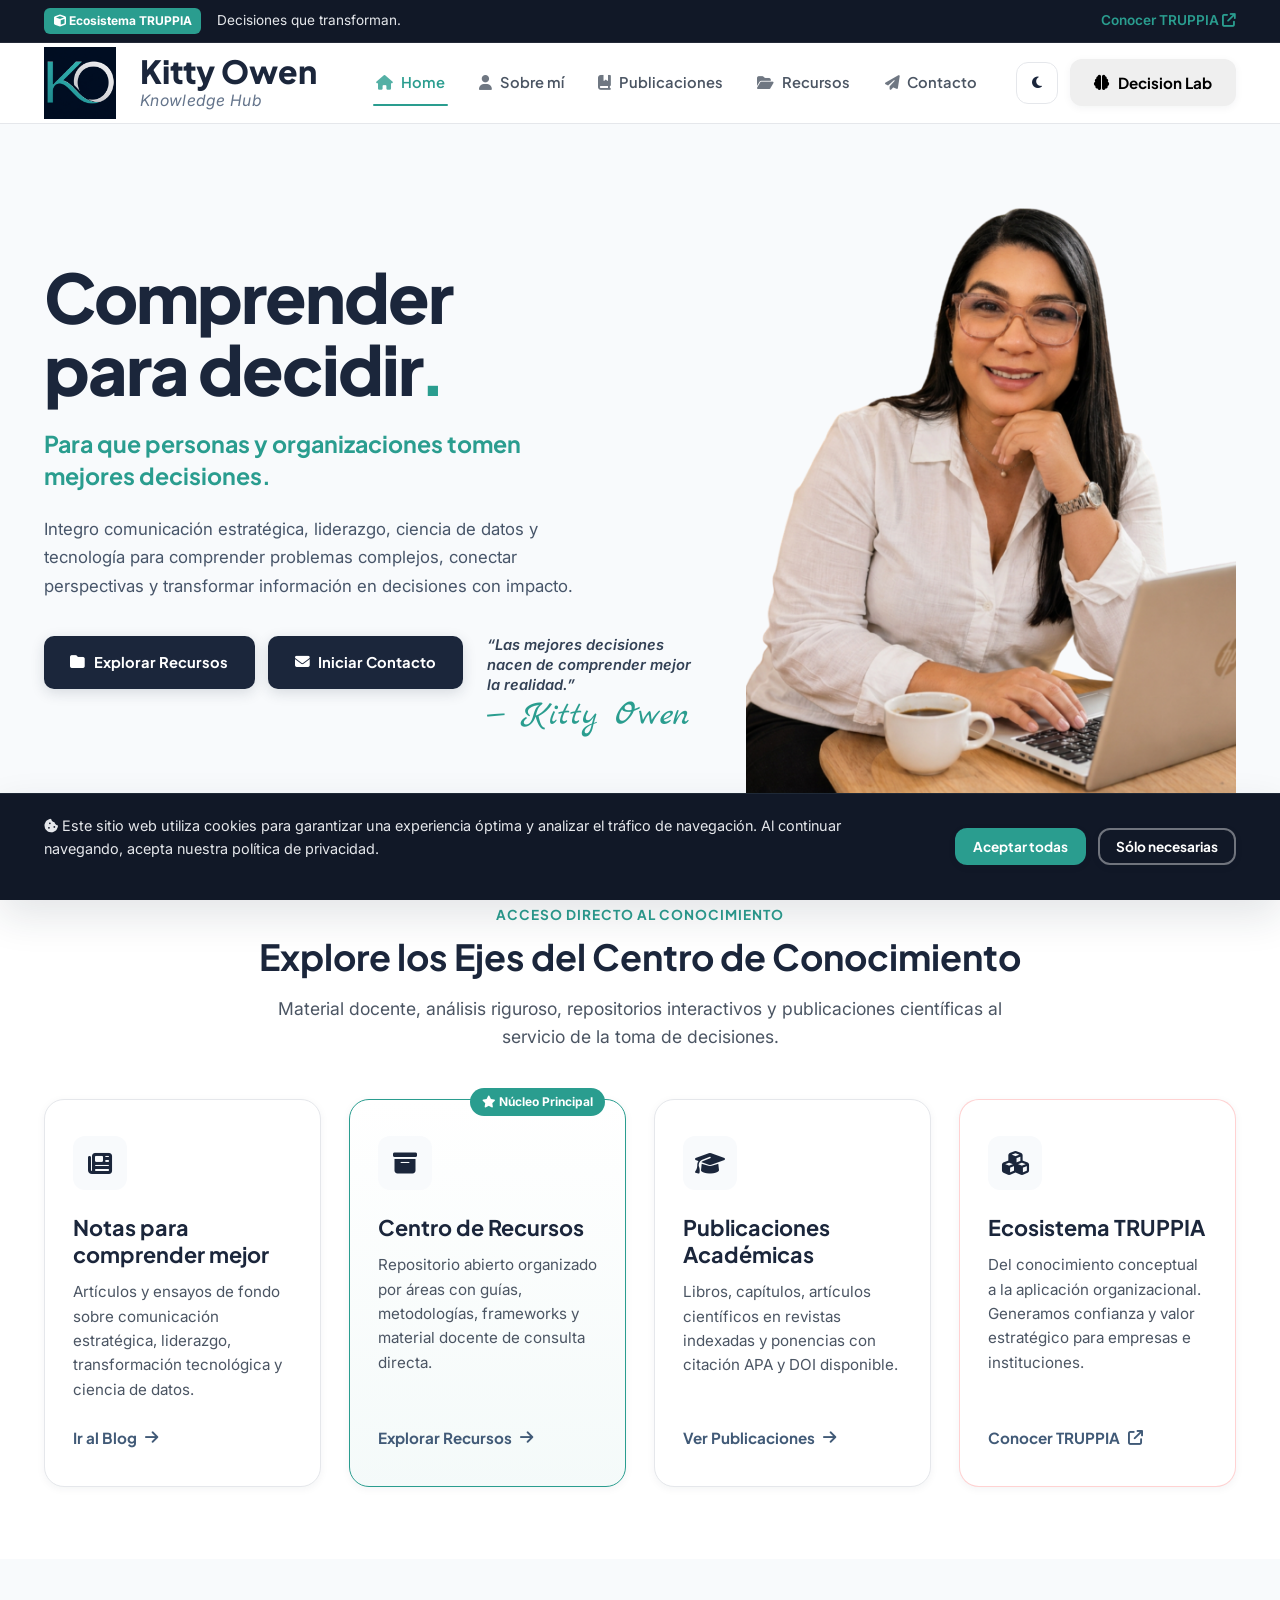
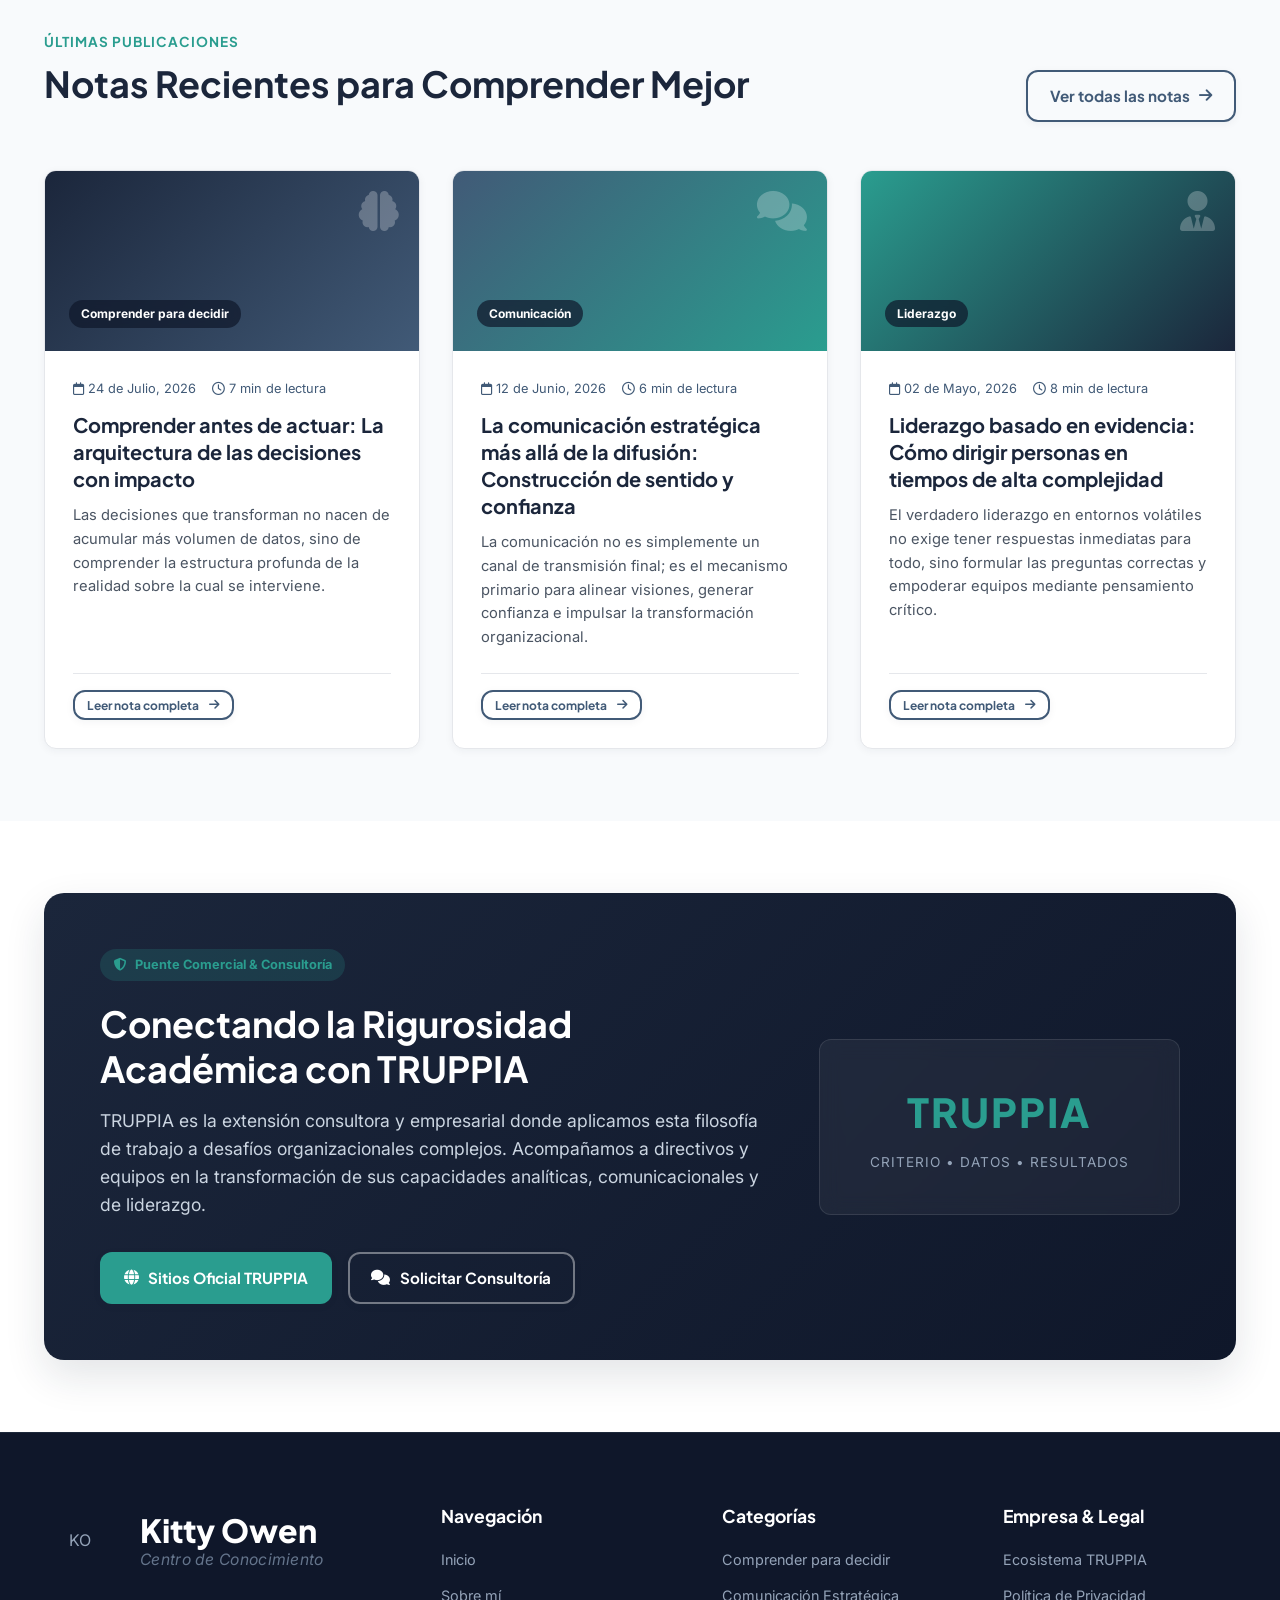
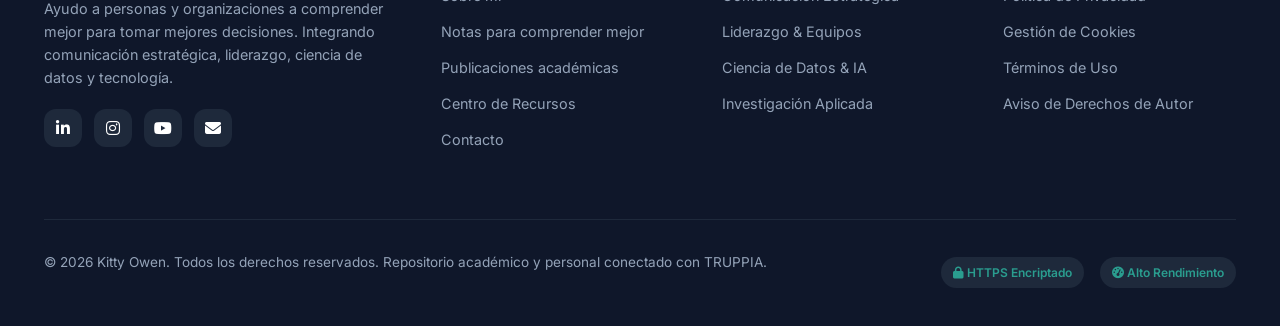
==== commit 590e48a2: "titl" ====
--- a/index.html
+++ b/index.html
@@ -179,11 +179,16 @@
   <!-- MAIN APP CONTAINER (SPA views) -->
   <main id="app">
 
+<!-- Google Fonts: Incluir fuentes de firma caligráfica (Marck Script, Satisfy) -->
+<link rel="preconnect" href="https://fonts.googleapis.com">
+<link rel="preconnect" href="https://fonts.gstatic.com" crossorigin>
+<link href="https://fonts.googleapis.com/css2?family=Marck+Script&family=Sacramento&family=Satisfy&family=Inter:wght@400;500;600&family=Plus+Jakarta+Sans:wght@500;600;700;800&display=swap" rel="stylesheet">
+
 <!-- SECCIÓN HERO -->
 <section class="hero-wrapper">
   <div class="container hero-grid">
     
-    <!-- Columna Izquierda: Texto y Botones nivelados al final de la foto -->
+    <!-- Columna Izquierda: Texto y Botones -->
     <div class="hero-content">
       <div class="hero-text-group">
         <h1 class="hero-title">
@@ -199,7 +204,7 @@
         </p>
       </div>
 
-      <!-- Fila Inferior: Ambos botones oscuros y Cita alineados al nivel del final de la foto -->
+      <!-- Fila Inferior: Botones oscuros y Cita elevada al nivel de los botones -->
       <div class="hero-footer-row">
         <div class="hero-actions">
           <a href="#recursos" class="btn-hero-dark">
--- a/css/styles.css
+++ b/css/styles.css
@@ -592,18 +592,17 @@
    PAGE 1: HERO & HOME COMPONENTS
    ========================================================================== */
 
-/* Importar la fuente caligráfica para la firma */
 @import url('https://fonts.googleapis.com/css2?family=Alex+Brush&family=Caveat:wght@600;700&family=Inter:wght@400;500;600&family=Plus+Jakarta+Sans:wght@500;600;700;800&display=swap');
 
 :root {
   --color-navy: #1B263B;
-  --color-teal: #2A9D8F;
+  --color-jade: #2A9D8F; /* Verde Jade exacto */
   --color-gray-medium: #475569;
   --color-bg-hero: #F8FAFC;
   
   --font-heading: 'Plus Jakarta Sans', -apple-system, sans-serif;
   --font-body: 'Inter', -apple-system, sans-serif;
-  --font-signature: 'Alex Brush', 'Caveat', cursive; /* Firma caligráfica */
+  --font-signature: 'Alex Brush', 'Caveat', cursive;
 }
 
 .hero-wrapper {
@@ -612,64 +611,98 @@
   overflow: hidden;
 }
 
-/* Grid centrado verticalmente para equilibrar texto e imagen */
+/* Grid alineada al final para nivelar con el borde inferior de la foto */
 .hero-grid {
   display: grid;
   grid-template-columns: 1.15fr 0.85fr;
   gap: 2.5rem;
-  align-items: center;
+  align-items: flex-end; /* Nivel inferior */
+}
+
+.hero-content {
+  display: flex;
+  flex-direction: column;
+  justify-content: space-between;
+  height: 100%;
+  padding: 1.5rem 0 1rem 0;
+}
+
+/* Título: Azul Oscuro #1B263B y Punto Verde Jade #2A9D8F */
+/* Importar fuente de firma manuscrita Marck Script / Satisfy */
+@import url('https://fonts.googleapis.com/css2?family=Marck+Script&family=Sacramento&family=Satisfy&family=Inter:wght@400;500;600&family=Plus+Jakarta+Sans:wght@500;600;700;800&display=swap');
+
+:root {
+  --color-navy: #1B263B;
+  --color-jade: #2A9D8F;
+  --color-gray-medium: #475569;
+  --color-bg-hero: #F8FAFC;
+  
+  --font-heading: 'Plus Jakarta Sans', -apple-system, sans-serif;
+  --font-body: 'Inter', -apple-system, sans-serif;
+  --font-signature: 'Marck Script', 'Satisfy', 'Sacramento', cursive;
+}
+
+.hero-wrapper {
+  background-color: var(--color-bg-hero);
+  padding: 3.5rem 0 0 0;
+  overflow: hidden;
+}
+
+.hero-grid {
+  display: grid;
+  grid-template-columns: 1.15fr 0.85fr;
+  gap: 2.5rem;
+  align-items: flex-end;
 }
 
 .hero-content {
   display: flex;
   flex-direction: column;
   justify-content: center;
-  padding: 2rem 0;
-}
-
-/* Título */
+  padding: 1rem 0 2rem 0;
+}
+
 .hero-title {
   font-family: var(--font-heading);
   font-weight: 800;
-  font-size: 4rem;
-  line-height: 1.08;
-  color: var(--color-navy); /* Azul Oscuro #1B263B */
-  letter-spacing: -1.5px;
-  margin-bottom: 1.75rem;
+  font-size: 4.25rem;
+  line-height: 1.05;
+  color: var(--color-navy) !important;
+  letter-spacing: -2px;
+  margin-bottom: 1.5rem;
 }
 
 .hero-title .title-dot {
-  color: var(--color-teal); /* Punto Verde #2A9D8F */
-}
-
-/* Subtítulo */
+  color: var(--color-jade) !important;
+}
+
 .hero-subtitle {
   font-family: var(--font-heading);
   font-weight: 700;
   font-size: 1.45rem;
-  line-height: 1.4;
-  color: var(--color-teal);
-  margin-bottom: 1.75rem;
+  line-height: 1.35;
+  color: var(--color-jade) !important;
+  margin-bottom: 1.5rem;
   max-width: 540px;
 }
 
-/* Descripción equilibrada con la foto */
 .hero-description {
   font-family: var(--font-body);
-  font-size: 1.08rem;
-  line-height: 1.75;
+  font-size: 1.05rem;
+  line-height: 1.7;
   color: #475569;
-  margin-bottom: 2.5rem;
+  margin-bottom: 1.75rem;
   max-width: 560px;
 }
 
-/* Fila Inferior: Botones a la izquierda, Cita a la derecha (en el espacio medio) */
+/* Fila Inferior: Cita ELEVADA al nivel superior de los botones */
 .hero-footer-row {
   display: flex;
-  align-items: center;
+  align-items: flex-start; /* Eleva la cita para que no caiga */
   justify-content: space-between;
   gap: 1.5rem;
   width: 100%;
+  margin-top: 0.5rem;
 }
 
 .hero-actions {
@@ -678,52 +711,30 @@
   flex-shrink: 0;
 }
 
-/* Botón Principal */
-.btn-hero-primary {
-  background-color: var(--color-navy);
-  color: #FFFFFF;
-  padding: 0.85rem 1.5rem;
+.btn-hero-dark {
+  background-color: var(--color-navy) !important;
+  color: #FFFFFF !important;
+  padding: 0.9rem 1.65rem;
   border-radius: 10px;
   font-family: var(--font-heading);
   font-weight: 700;
-  font-size: 0.9rem;
+  font-size: 0.92rem;
   text-decoration: none;
   display: inline-flex;
   align-items: center;
-  gap: 0.5rem;
-  box-shadow: 0 4px 14px rgba(27, 38, 59, 0.12);
+  gap: 0.55rem;
+  box-shadow: 0 4px 14px rgba(27, 38, 59, 0.15);
   white-space: nowrap;
-}
-
-.btn-hero-primary:hover {
-  background-color: #0F172A;
+  transition: all 0.2s ease;
+}
+
+.btn-hero-dark:hover {
+  background-color: #0F172A !important;
   transform: translateY(-2px);
 }
 
-/* Botón Secundario */
-.btn-hero-secondary {
-  background-color: #E2E8F0;
-  color: var(--color-navy);
-  padding: 0.85rem 1.5rem;
-  border-radius: 10px;
-  font-family: var(--font-heading);
-  font-weight: 700;
-  font-size: 0.9rem;
-  text-decoration: none;
-  display: inline-flex;
-  align-items: center;
-  gap: 0.5rem;
-  white-space: nowrap;
-}
-
-.btn-hero-secondary:hover {
-  background-color: #CBD5E1;
-  transform: translateY(-2px);
-}
-
-/* Caja de Cita ubicada a la derecha de los botones */
 .hero-quote-box {
-  max-width: 270px;
+  max-width: 280px;
   text-align: left;
 }
 
@@ -731,25 +742,24 @@
   font-family: var(--font-body);
   font-style: italic;
   font-weight: 600;
-  font-size: 0.9rem;
+  font-size: 0.92rem;
   color: #334155;
   line-height: 1.35;
   margin-bottom: 0.1rem;
 }
 
-/* FIRMA MANUSCRITA EN CURSIVA ELEGANTE (Alex Brush) */
+/* FIRMA CALIGRÁFICA (Marck Script) EN VERDE JADE */
 .hero-signature {
-  font-family: 'Alex Brush', 'Caveat', cursive;
+  font-family: 'Marck Script', 'Satisfy', 'Sacramento', cursive !important;
   font-size: 2.2rem;
   font-weight: 400;
-  color: var(--color-teal);
+  color: var(--color-jade) !important;
   display: block;
   line-height: 1;
   margin-top: 0.2rem;
   white-space: nowrap;
 }
 
-/* Fotografía Derecha */
 .hero-visual {
   display: flex;
   justify-content: flex-end;
@@ -768,6 +778,22 @@
   object-fit: cover;
 }
 
+@media (max-width: 1100px) {
+  .hero-footer-row {
+    flex-direction: column;
+    align-items: flex-start;
+  }
+}
+
+@media (max-width: 992px) {
+  .hero-grid {
+    grid-template-columns: 1fr;
+    gap: 2.5rem;
+  }
+  .hero-title {
+    font-size: 3.2rem;
+  }
+}
 /* Responsivo */
 @media (max-width: 1100px) {
   .hero-footer-row {
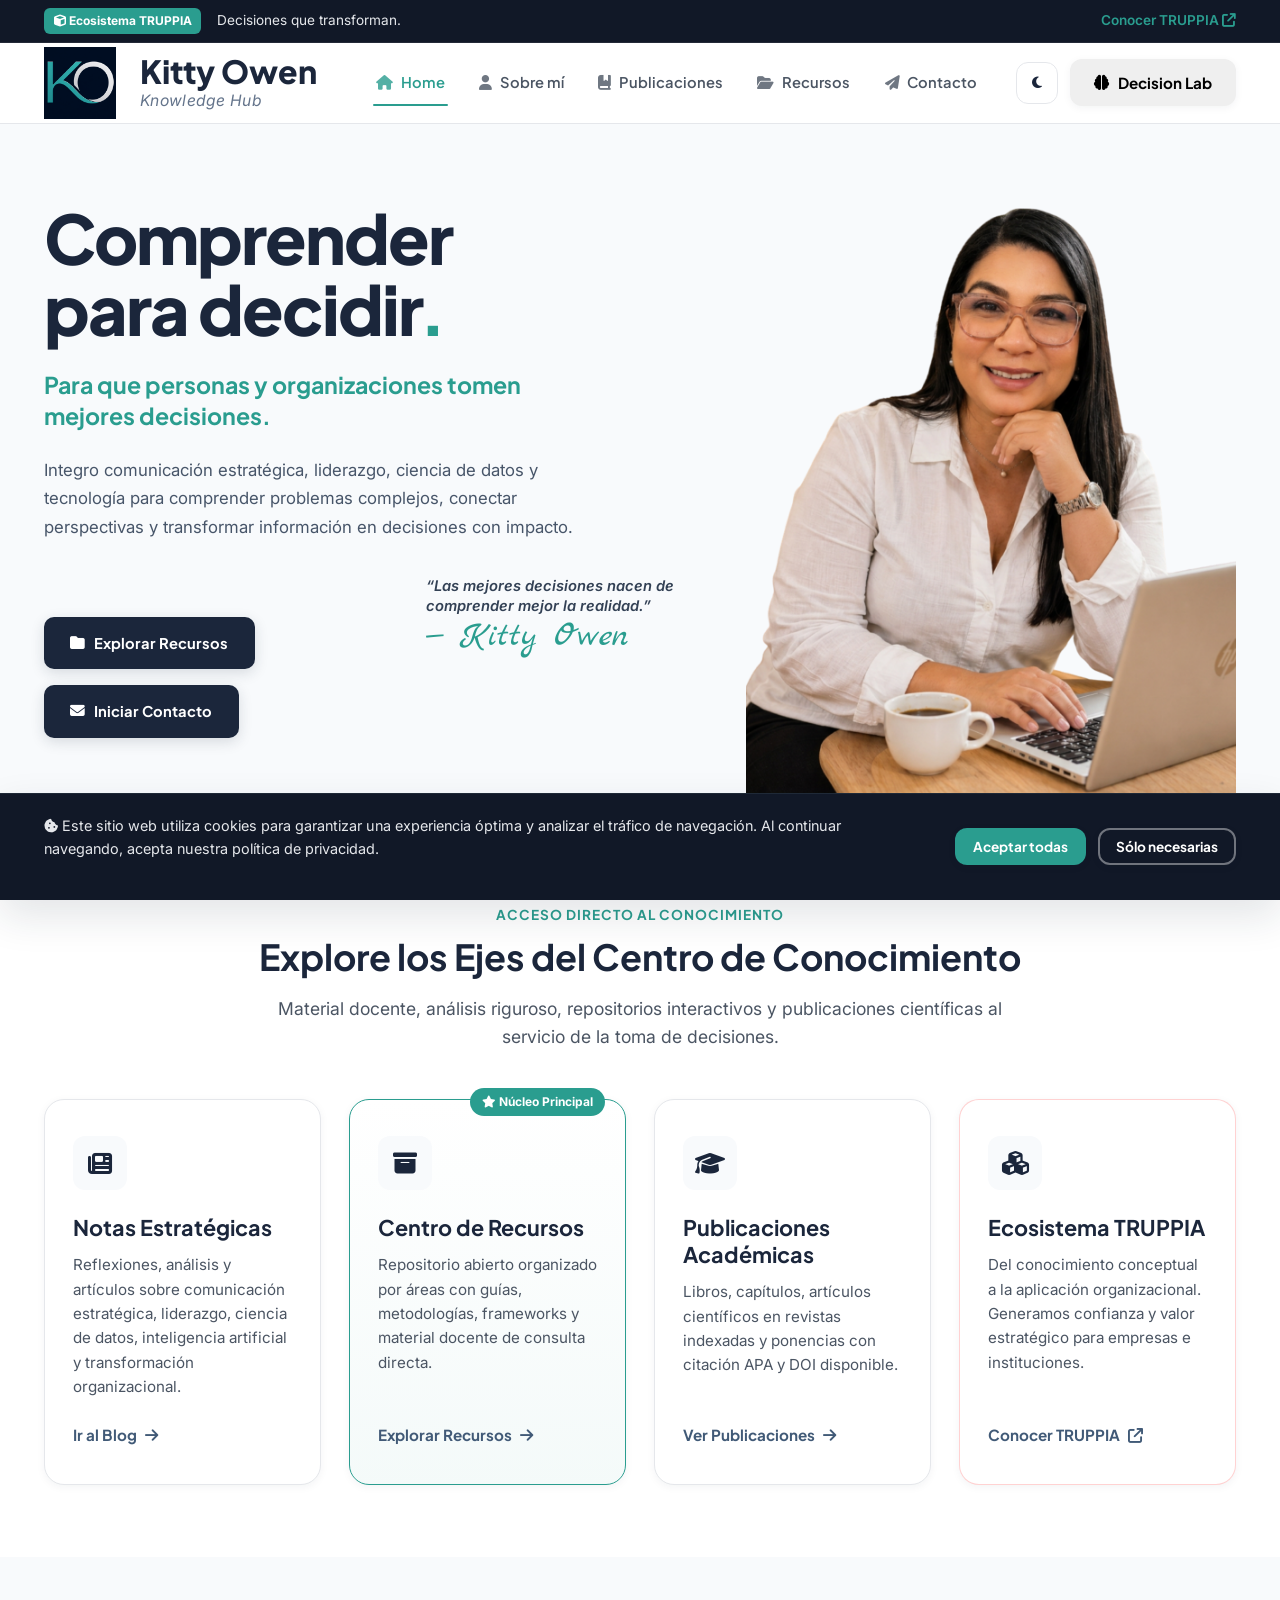
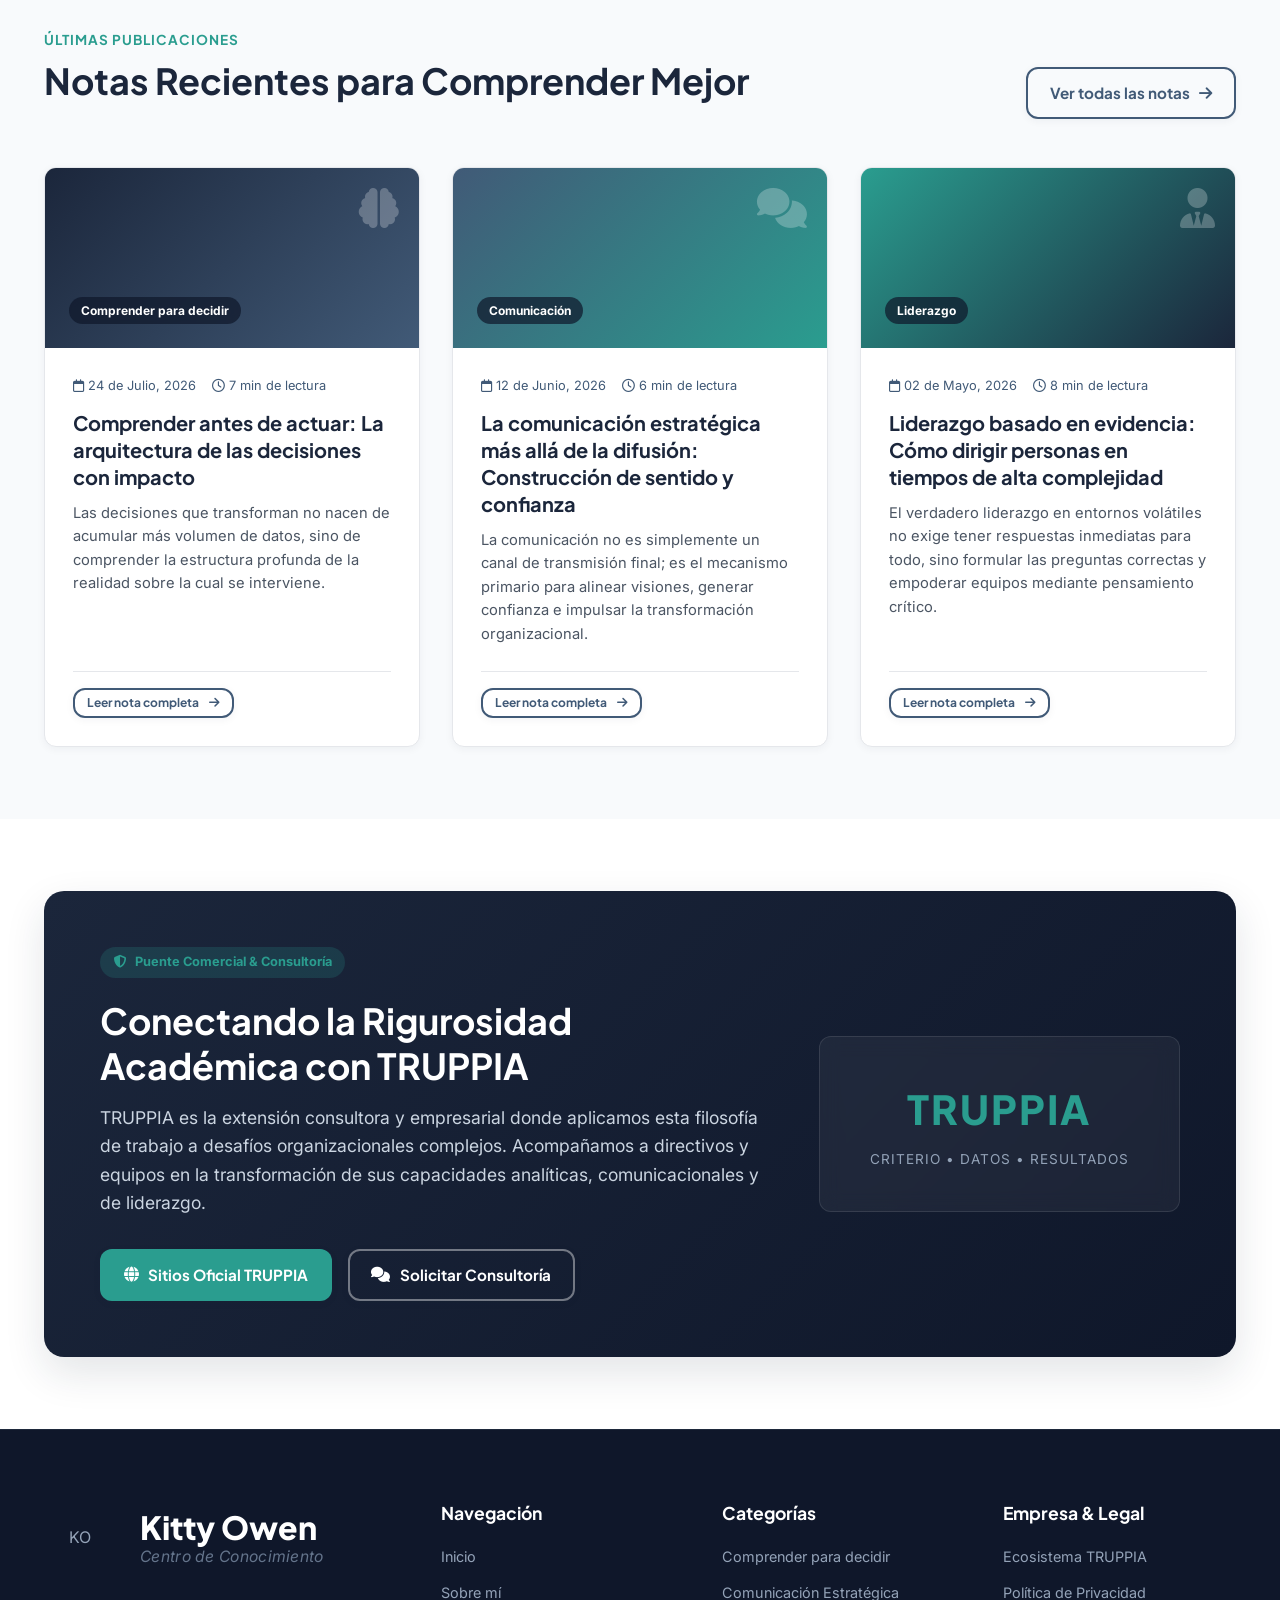
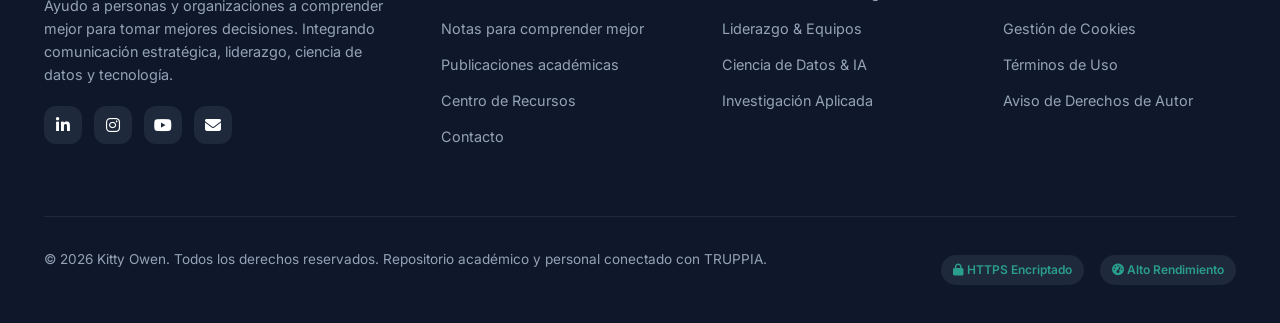
==== commit 8559d168: "Update index.html" ====
--- a/index.html
+++ b/index.html
@@ -245,8 +245,10 @@
             <!-- Card 1: Blog -->
             <div class="portal-card" data-target="blog">
               <div class="portal-icon"><i class="fa-solid fa-newspaper"></i></div>
-              <h3 class="portal-title">Notas para comprender mejor</h3>
-              <p class="portal-text">Artículos y ensayos de fondo sobre comunicación estratégica, liderazgo, transformación tecnológica y ciencia de datos.</p>
+              <h3 class="portal-title">Notas Estratégicas</h3>
+              <p class="portal-text">Reflexiones, análisis y artículos sobre comunicación estratégica,
+liderazgo, ciencia de datos, inteligencia artificial y transformación
+organizacional.</p>
               <a href="#blog" class="portal-link nav-trigger" data-page="blog">Ir al Blog <i class="fa-solid fa-arrow-right"></i></a>
             </div>
 
--- a/css/styles.css
+++ b/css/styles.css
@@ -707,8 +707,11 @@
 
 .hero-actions {
   display: flex;
-  gap: 0.85rem;
-  flex-shrink: 0;
+  gap: 1rem;
+  margin-bottom: 3.5rem;
+  flex-wrap: wrap;
+
+  margin-top: 2.5rem;
 }
 
 .btn-hero-dark {
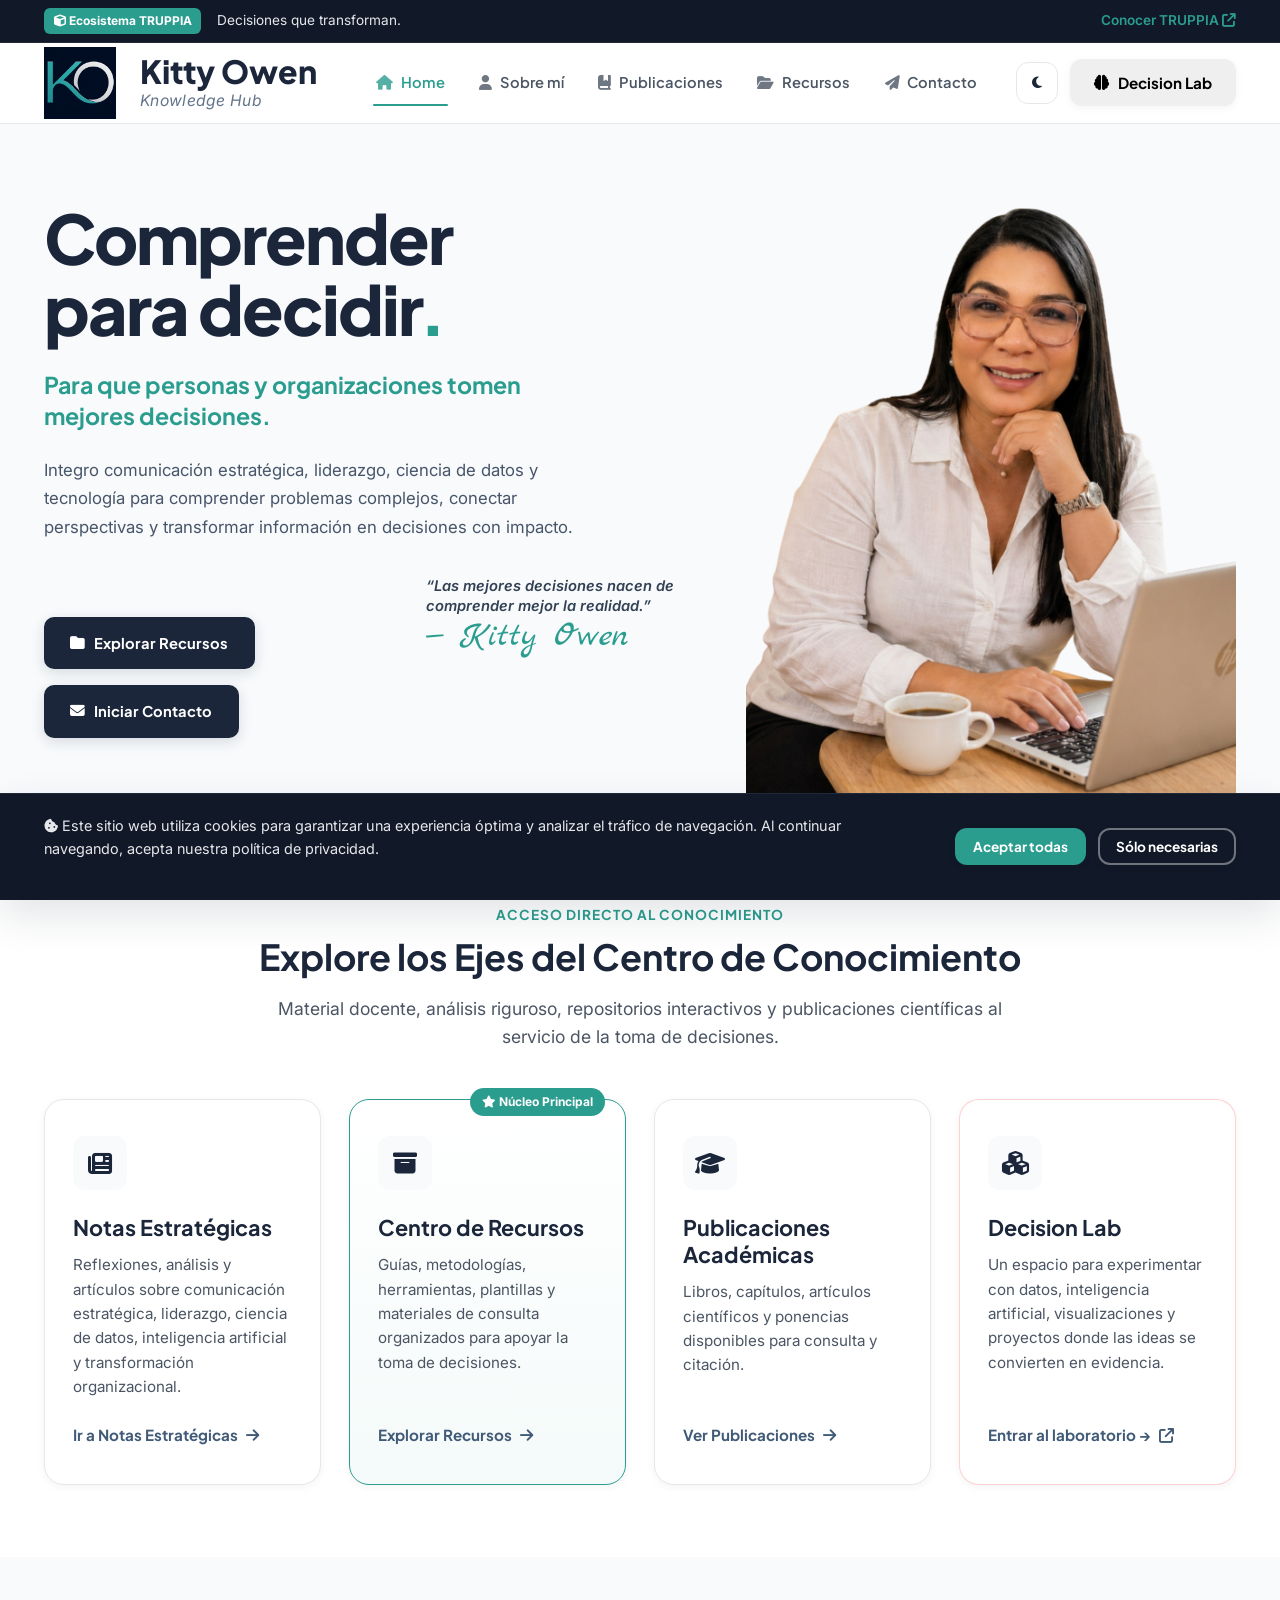
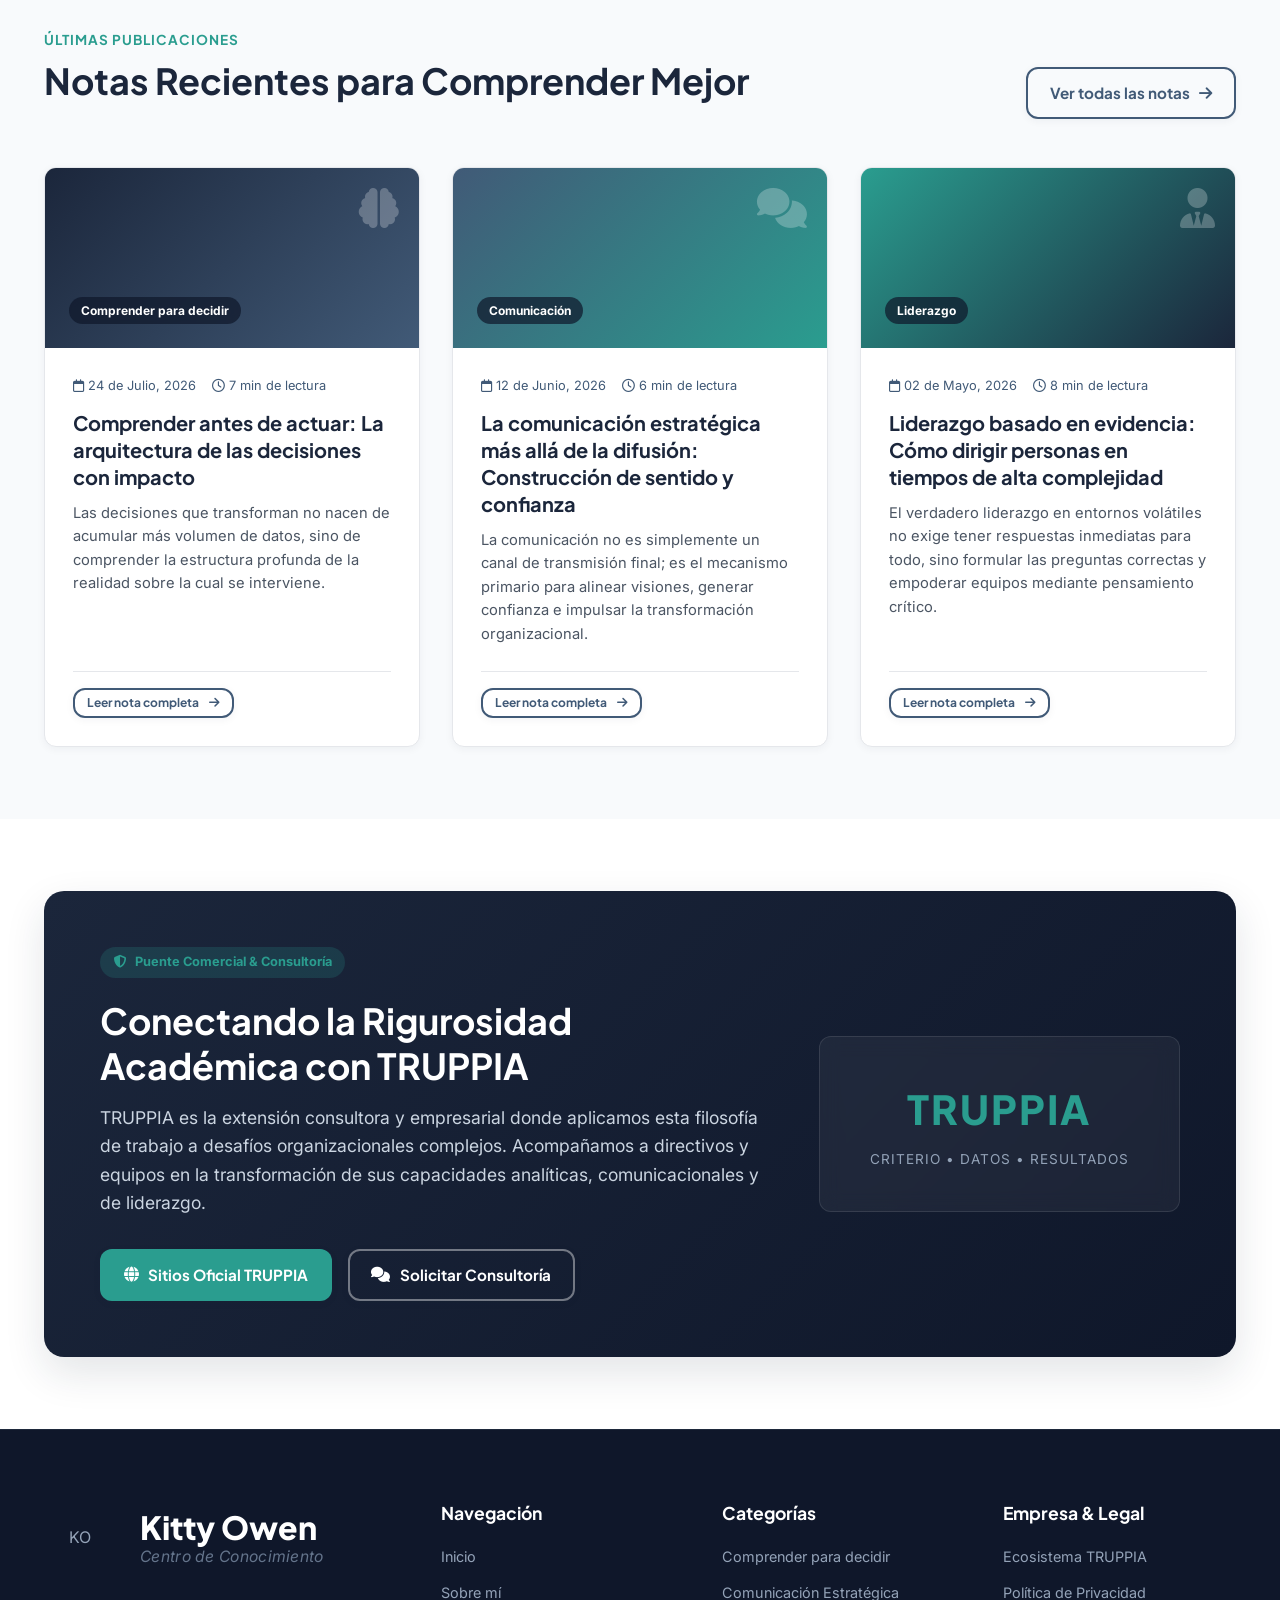
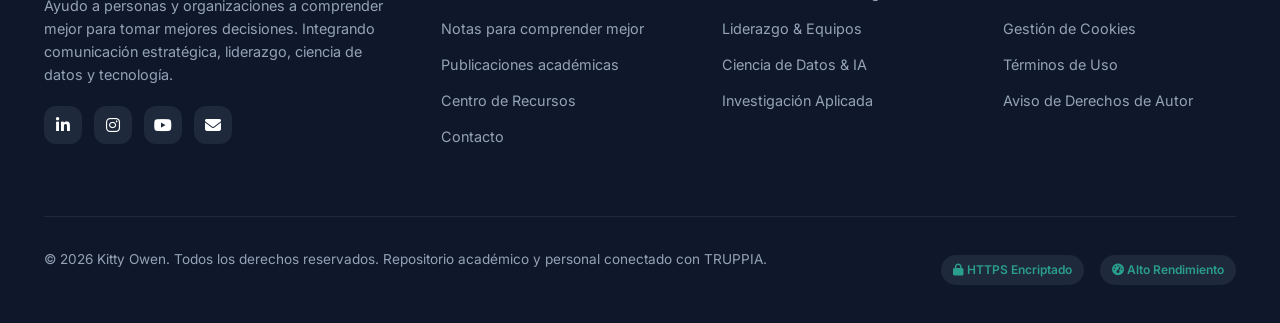
==== commit 1d15c00a: "Update index.html" ====
--- a/index.html
+++ b/index.html
@@ -249,7 +249,7 @@
               <p class="portal-text">Reflexiones, análisis y artículos sobre comunicación estratégica,
 liderazgo, ciencia de datos, inteligencia artificial y transformación
 organizacional.</p>
-              <a href="#blog" class="portal-link nav-trigger" data-page="blog">Ir al Blog <i class="fa-solid fa-arrow-right"></i></a>
+              <a href="#blog" class="portal-link nav-trigger" data-page="blog">Ir a Notas Estratégicas <i class="fa-solid fa-arrow-right"></i></a>
             </div>
 
             <!-- Card 2: Centro de Recursos -->
@@ -257,7 +257,7 @@
               <div class="featured-badge"><i class="fa-solid fa-star"></i> Núcleo Principal</div>
               <div class="portal-icon"><i class="fa-solid fa-box-archive"></i></div>
               <h3 class="portal-title">Centro de Recursos</h3>
-              <p class="portal-text">Repositorio abierto organizado por áreas con guías, metodologías, frameworks y material docente de consulta directa.</p>
+              <p class="portal-text">Guías, metodologías, herramientas, plantillas y materiales de consulta organizados para apoyar la toma de decisiones.</p>
               <a href="#recursos" class="portal-link nav-trigger" data-page="recursos">Explorar Recursos <i class="fa-solid fa-arrow-right"></i></a>
             </div>
 
@@ -265,16 +265,17 @@
             <div class="portal-card" data-target="publicaciones">
               <div class="portal-icon"><i class="fa-solid fa-graduation-cap"></i></div>
               <h3 class="portal-title">Publicaciones Académicas</h3>
-              <p class="portal-text">Libros, capítulos, artículos científicos en revistas indexadas y ponencias con citación APA y DOI disponible.</p>
+              <p class="portal-text">Libros, capítulos, artículos científicos y ponencias disponibles para consulta y citación.</p>
               <a href="#publicaciones" class="portal-link nav-trigger" data-page="publicaciones">Ver Publicaciones <i class="fa-solid fa-arrow-right"></i></a>
             </div>
 
             <!-- Card 4: TRUPPIA Connection -->
             <div class="portal-card truppia-card" data-target="contacto">
               <div class="portal-icon"><i class="fa-solid fa-cubes"></i></div>
-              <h3 class="portal-title">Ecosistema TRUPPIA</h3>
-              <p class="portal-text">Del conocimiento conceptual a la aplicación organizacional. Generamos confianza y valor estratégico para empresas e instituciones.</p>
-              <a href="https://truppia.com" target="_blank" class="portal-link">Conocer TRUPPIA <i class="fa-solid fa-arrow-up-right-from-square"></i></a>
+              <h3 class="portal-title">Decision Lab</h3>
+              <p class="portal-text">Un espacio para experimentar con datos, inteligencia artificial,
+visualizaciones y proyectos donde las ideas se convierten en evidencia.</p>
+              <a href="https://truppia.com" target="_blank" class="portal-link">Entrar al laboratorio →<i class="fa-solid fa-arrow-up-right-from-square"></i></a>
             </div>
 
           </div>
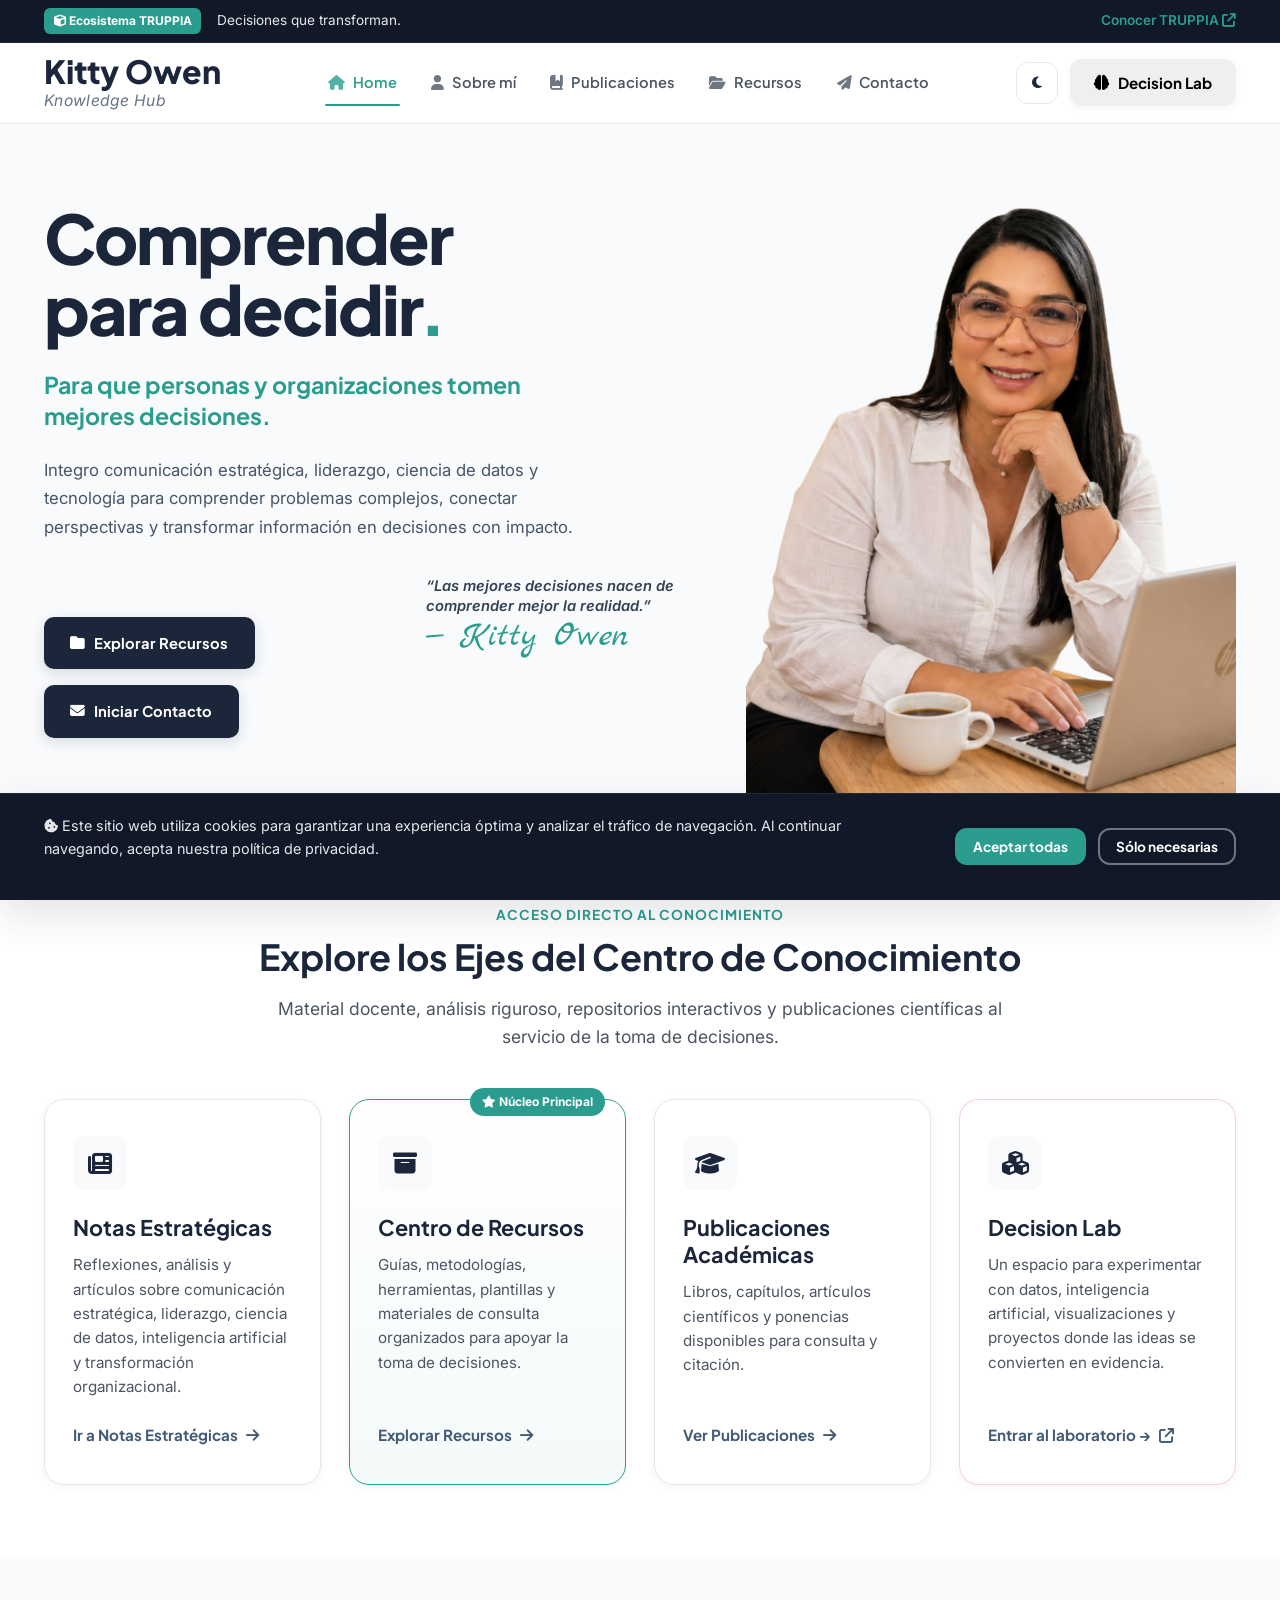
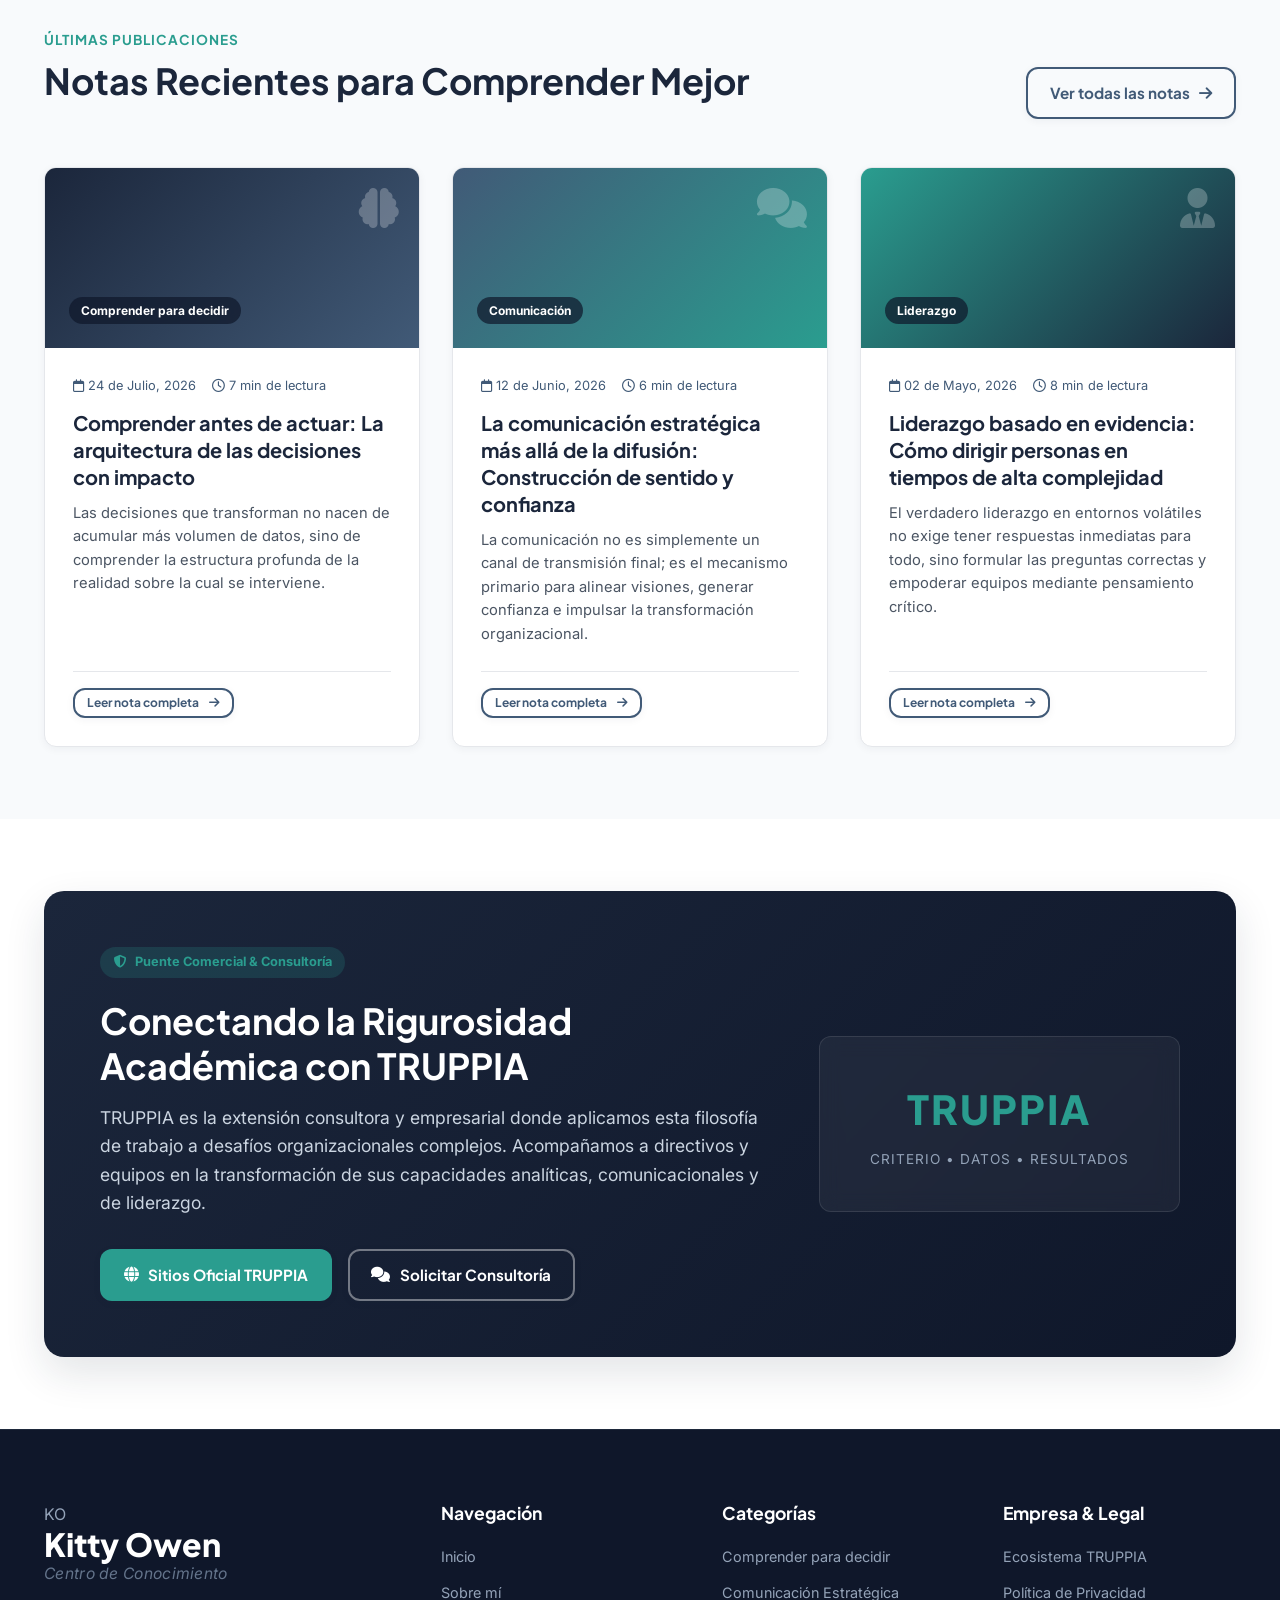
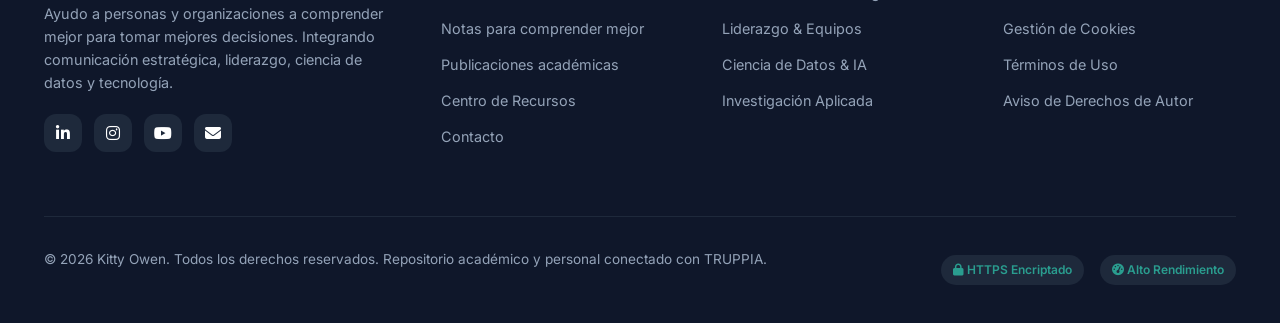
==== commit 4fb18bea: "logo" ====
--- a/index.html
+++ b/index.html
@@ -86,11 +86,7 @@
     <div class="container header-container">
       <a href="#home" class="brand-logo" id="headerLogoBtn">
 
-    <div class="logo-mark">
-        <img src="assets/images/logo-ko.png" alt="Kitty Owen Logo">
-    </div>
-
-    <div class="brand-text">
+        <div class="brand-text">
         <span class="brand-name">Kitty Owen</span>
         <span class="brand-tagline">Knowledge Hub</span>
     </div>
@@ -139,8 +135,7 @@
       <div class="mobile-nav-content">
         <div class="mobile-nav-header">
           <div class="brand-logo">
-            <div class="logo-mark">KO</div>
-            <div class="brand-text">
+                        <div class="brand-text">
               <span class="brand-name">Kitty Owen</span>
             </div>
           </div>
--- a/css/styles.css
+++ b/css/styles.css
@@ -337,27 +337,6 @@
   height: 80px;
 }
 
-.brand-logo{
-    display:flex;
-    align-items:center;
-    gap:24px;
-}
-
-.logo-mark{
-    width:72px;
-    height:72px;
-    display:flex;
-    align-items:center;
-    justify-content:center;
-    overflow:hidden;
-}
-
-.logo-mark img{
-    width:100%;
-    height:100%;
-    object-fit:contain;
-}
-
 .brand-text{
     display:flex;
     flex-direction:column;
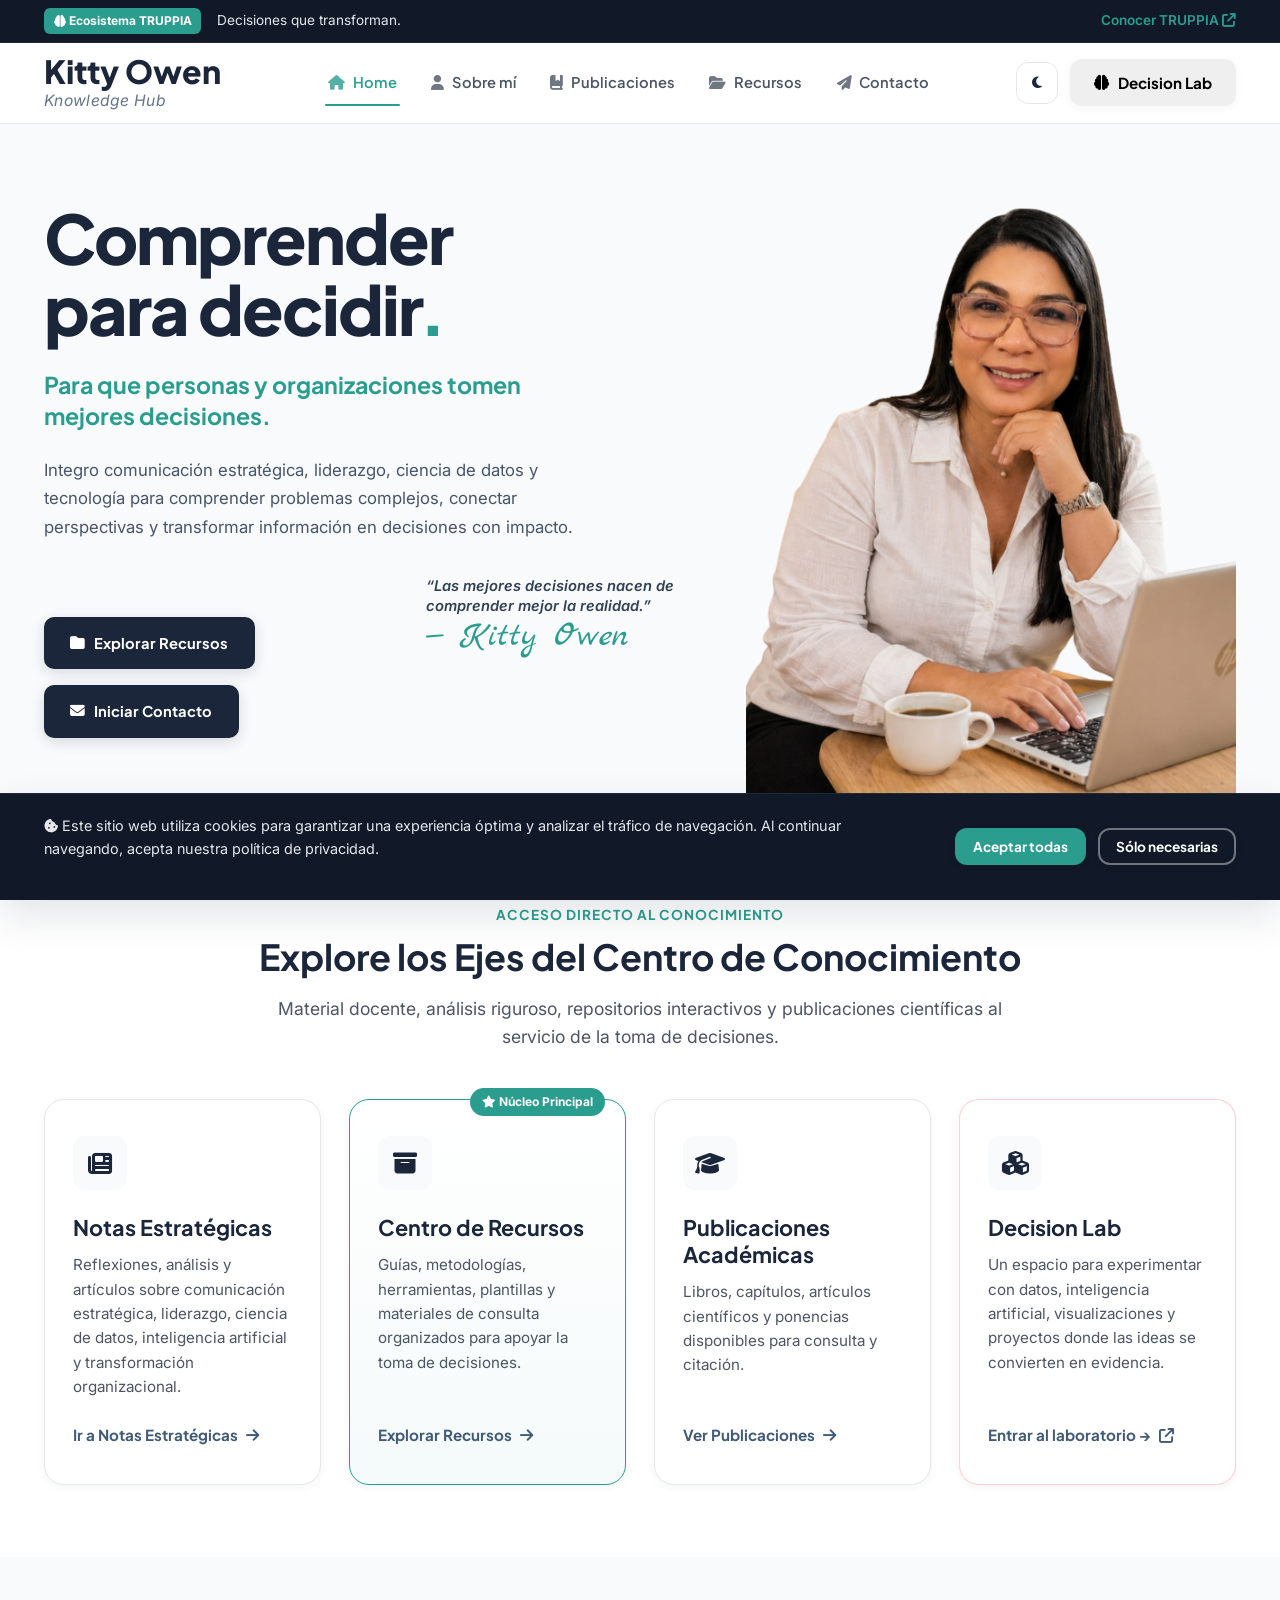
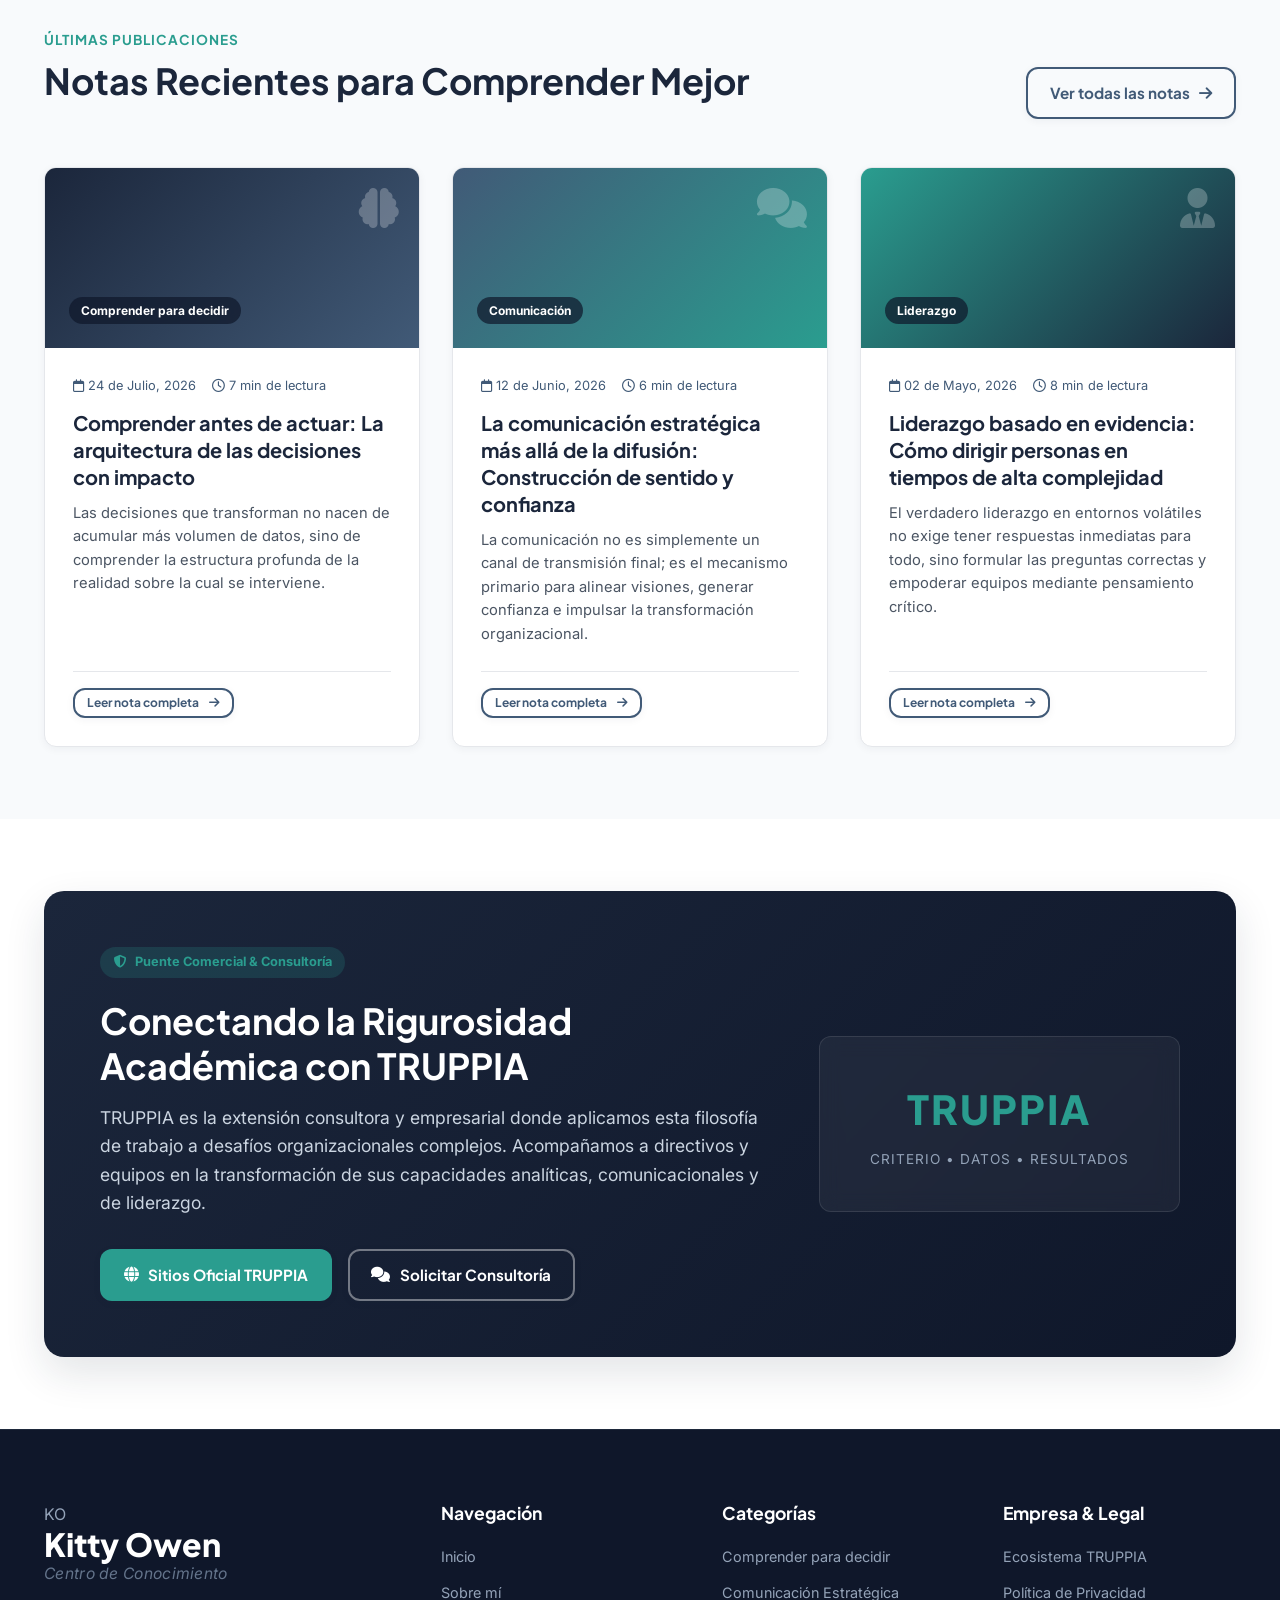
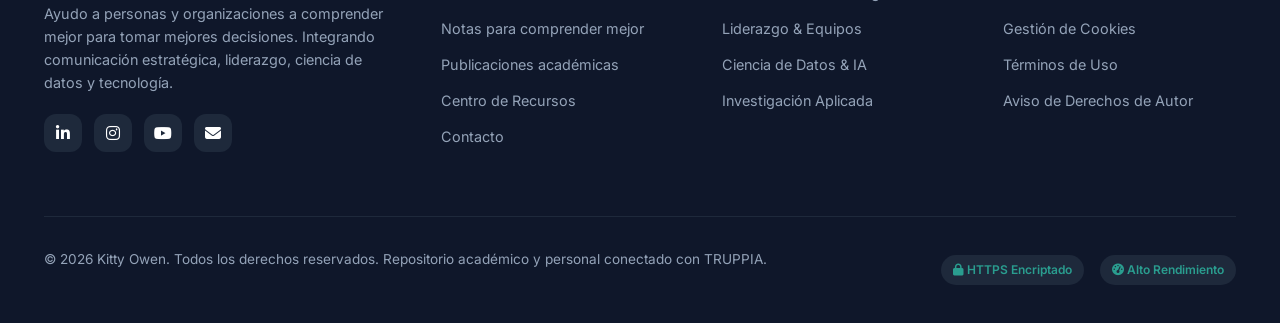
==== commit dcab9e4a: "Update index.html" ====
--- a/index.html
+++ b/index.html
@@ -75,7 +75,7 @@
   <!-- Top Announcement / TRUPPIA Link Bar -->
   <div class="top-bar">
     <div class="container top-bar-content">
-      <span class="top-bar-badge"><i class="fa-solid fa-cube"></i> Ecosistema TRUPPIA</span>
+      <span class="top-bar-badge"><i class="fa-solid fa-brain"></i> Ecosistema TRUPPIA</span>
       <span class="top-bar-text">Decisiones que transforman.</span>
       <a href="https://truppia.com" target="_blank" rel="noopener" class="top-bar-link">Conocer TRUPPIA <i class="fa-solid fa-arrow-up-right-from-square"></i></a>
     </div>
@@ -165,7 +165,7 @@
 
 </nav>
         <div class="mobile-nav-footer">
-          <a href="https://truppia.com" target="_blank" class="btn btn-primary btn-full"><i class="fa-solid fa-cube"></i> Visitar TRUPPIA</a>
+          <a href="https://truppia.com" target="_blank" class="btn btn-primary btn-full"><i class="fa-solid fa-brain"></i> Visitar TRUPPIA</a>
         </div>
       </div>
     </div>
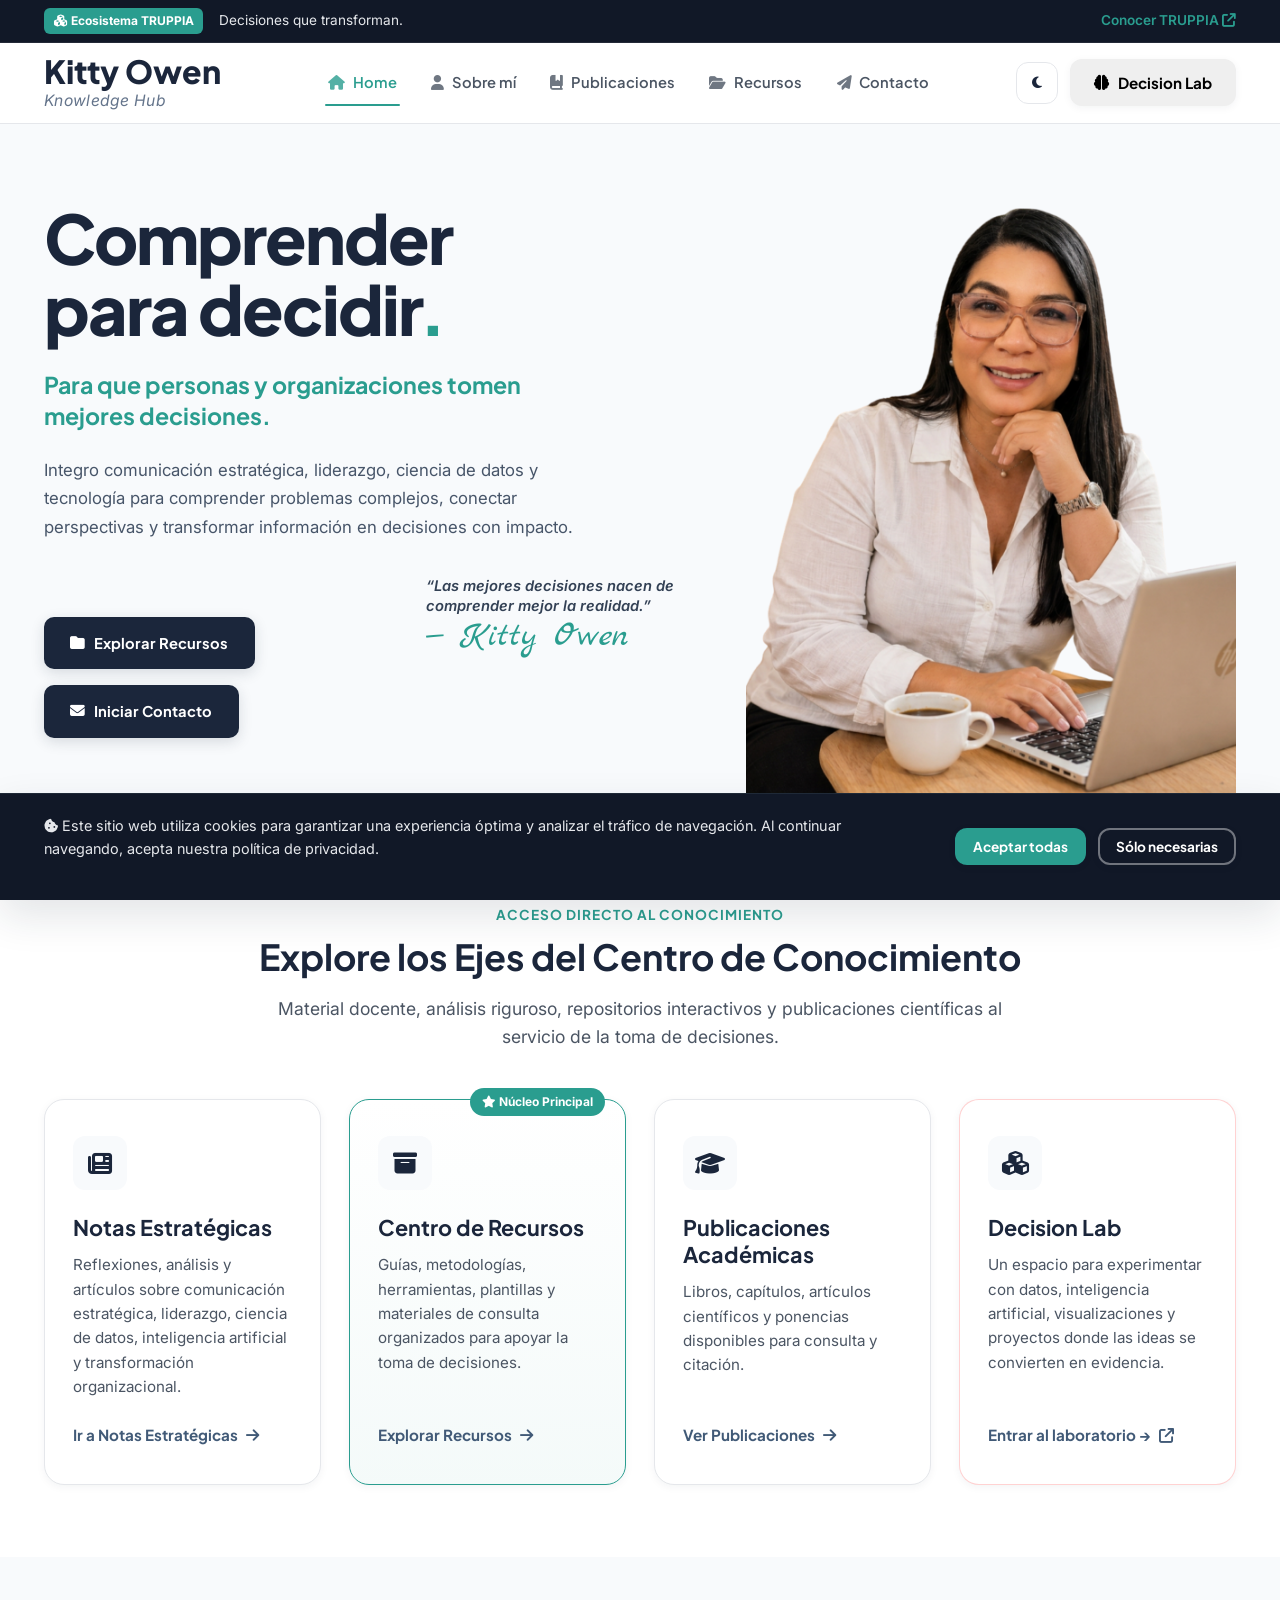
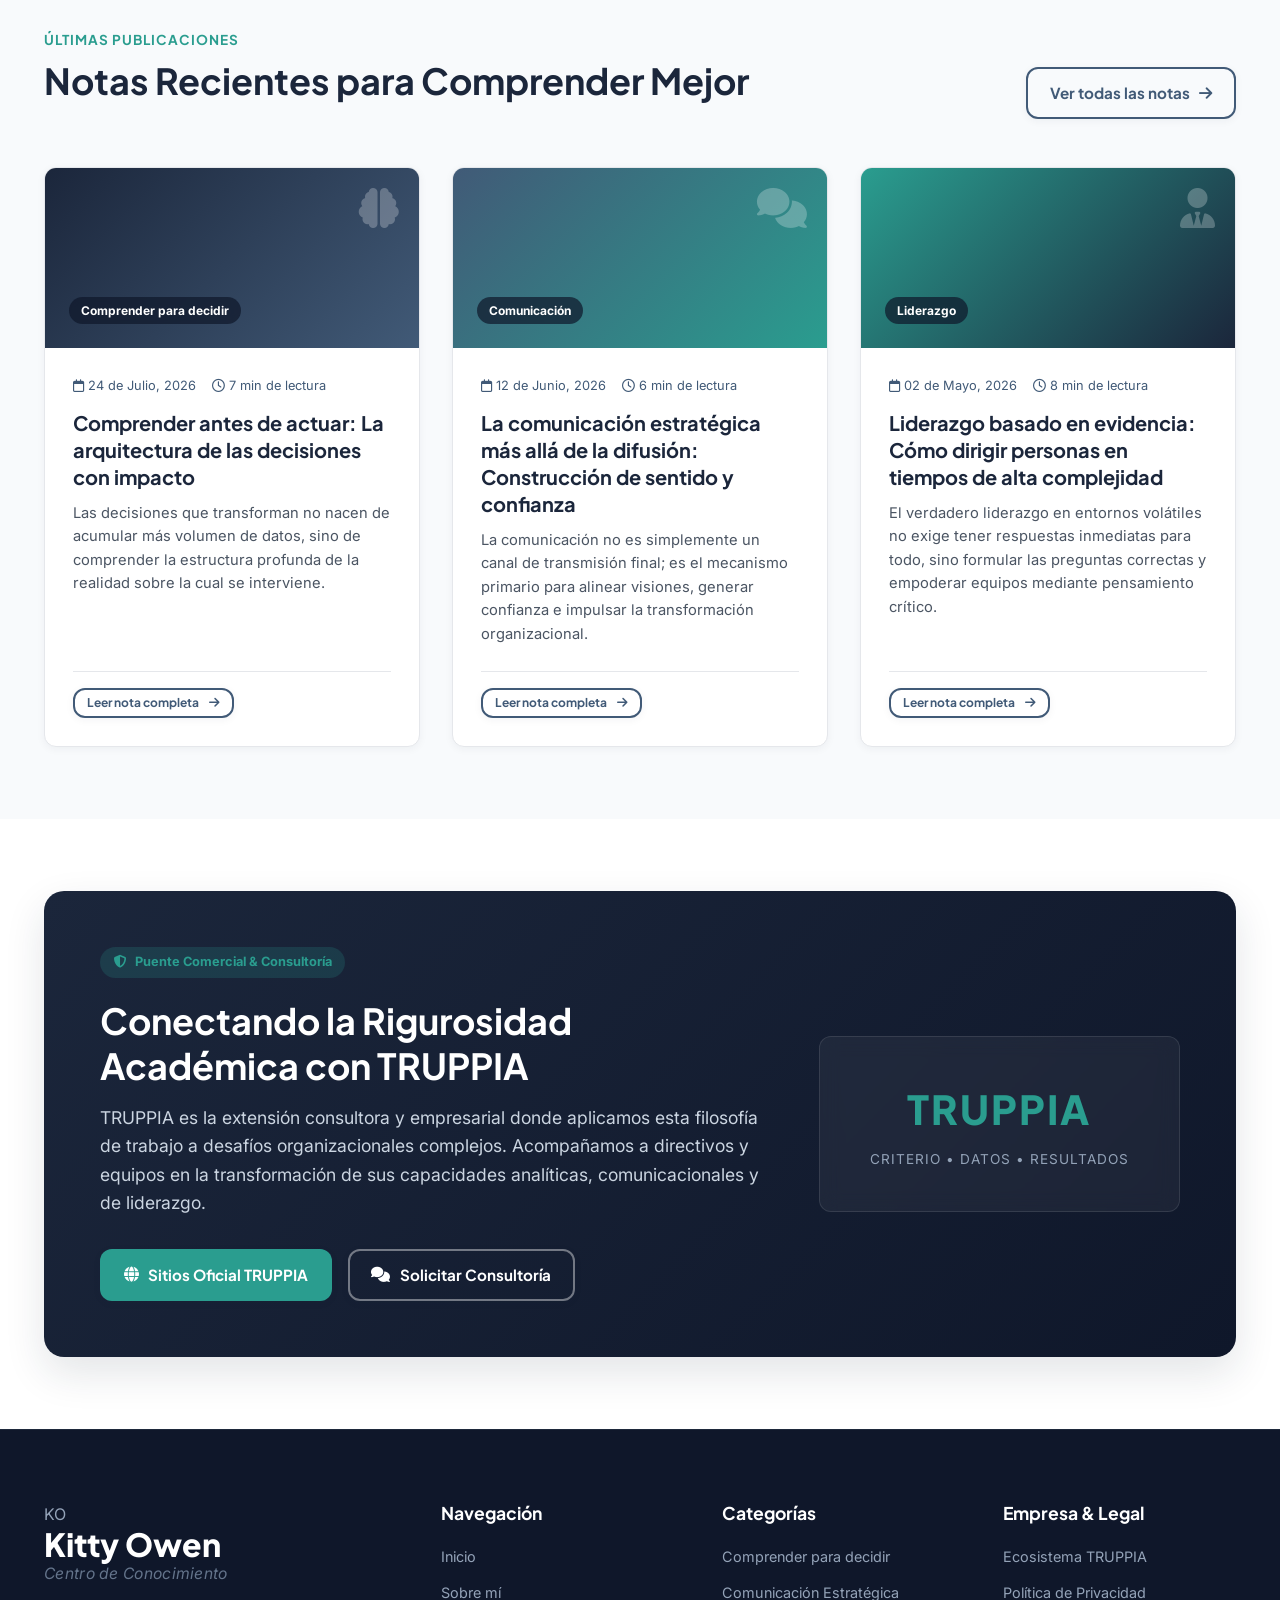
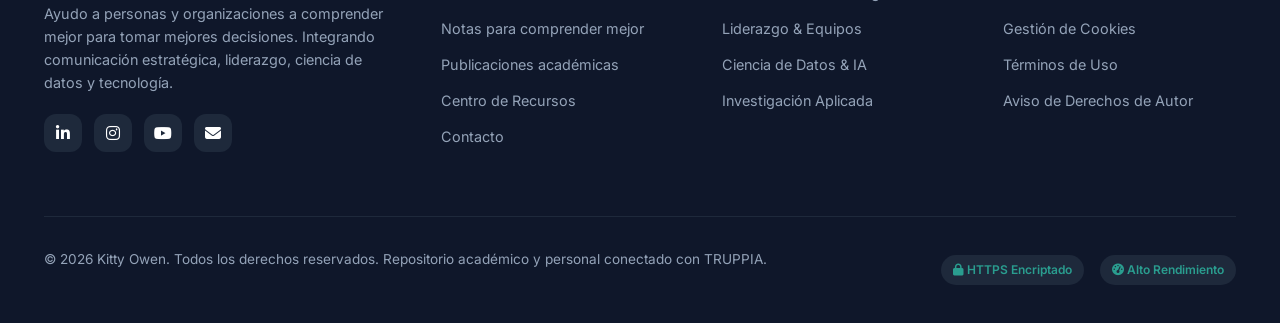
==== commit 6b637cf1: "Update index.html" ====
--- a/index.html
+++ b/index.html
@@ -75,7 +75,7 @@
   <!-- Top Announcement / TRUPPIA Link Bar -->
   <div class="top-bar">
     <div class="container top-bar-content">
-      <span class="top-bar-badge"><i class="fa-solid fa-brain"></i> Ecosistema TRUPPIA</span>
+      <span class="top-bar-badge"><i class="fa-solid fa-cubes"></i> Ecosistema TRUPPIA</span>
       <span class="top-bar-text">Decisiones que transforman.</span>
       <a href="https://truppia.com" target="_blank" rel="noopener" class="top-bar-link">Conocer TRUPPIA <i class="fa-solid fa-arrow-up-right-from-square"></i></a>
     </div>
@@ -165,7 +165,7 @@
 
 </nav>
         <div class="mobile-nav-footer">
-          <a href="https://truppia.com" target="_blank" class="btn btn-primary btn-full"><i class="fa-solid fa-brain"></i> Visitar TRUPPIA</a>
+          <a href="https://truppia.com" target="_blank" class="btn btn-primary btn-full"><i class="fa-solid fa-cube"></i> Visitar TRUPPIA</a>
         </div>
       </div>
     </div>
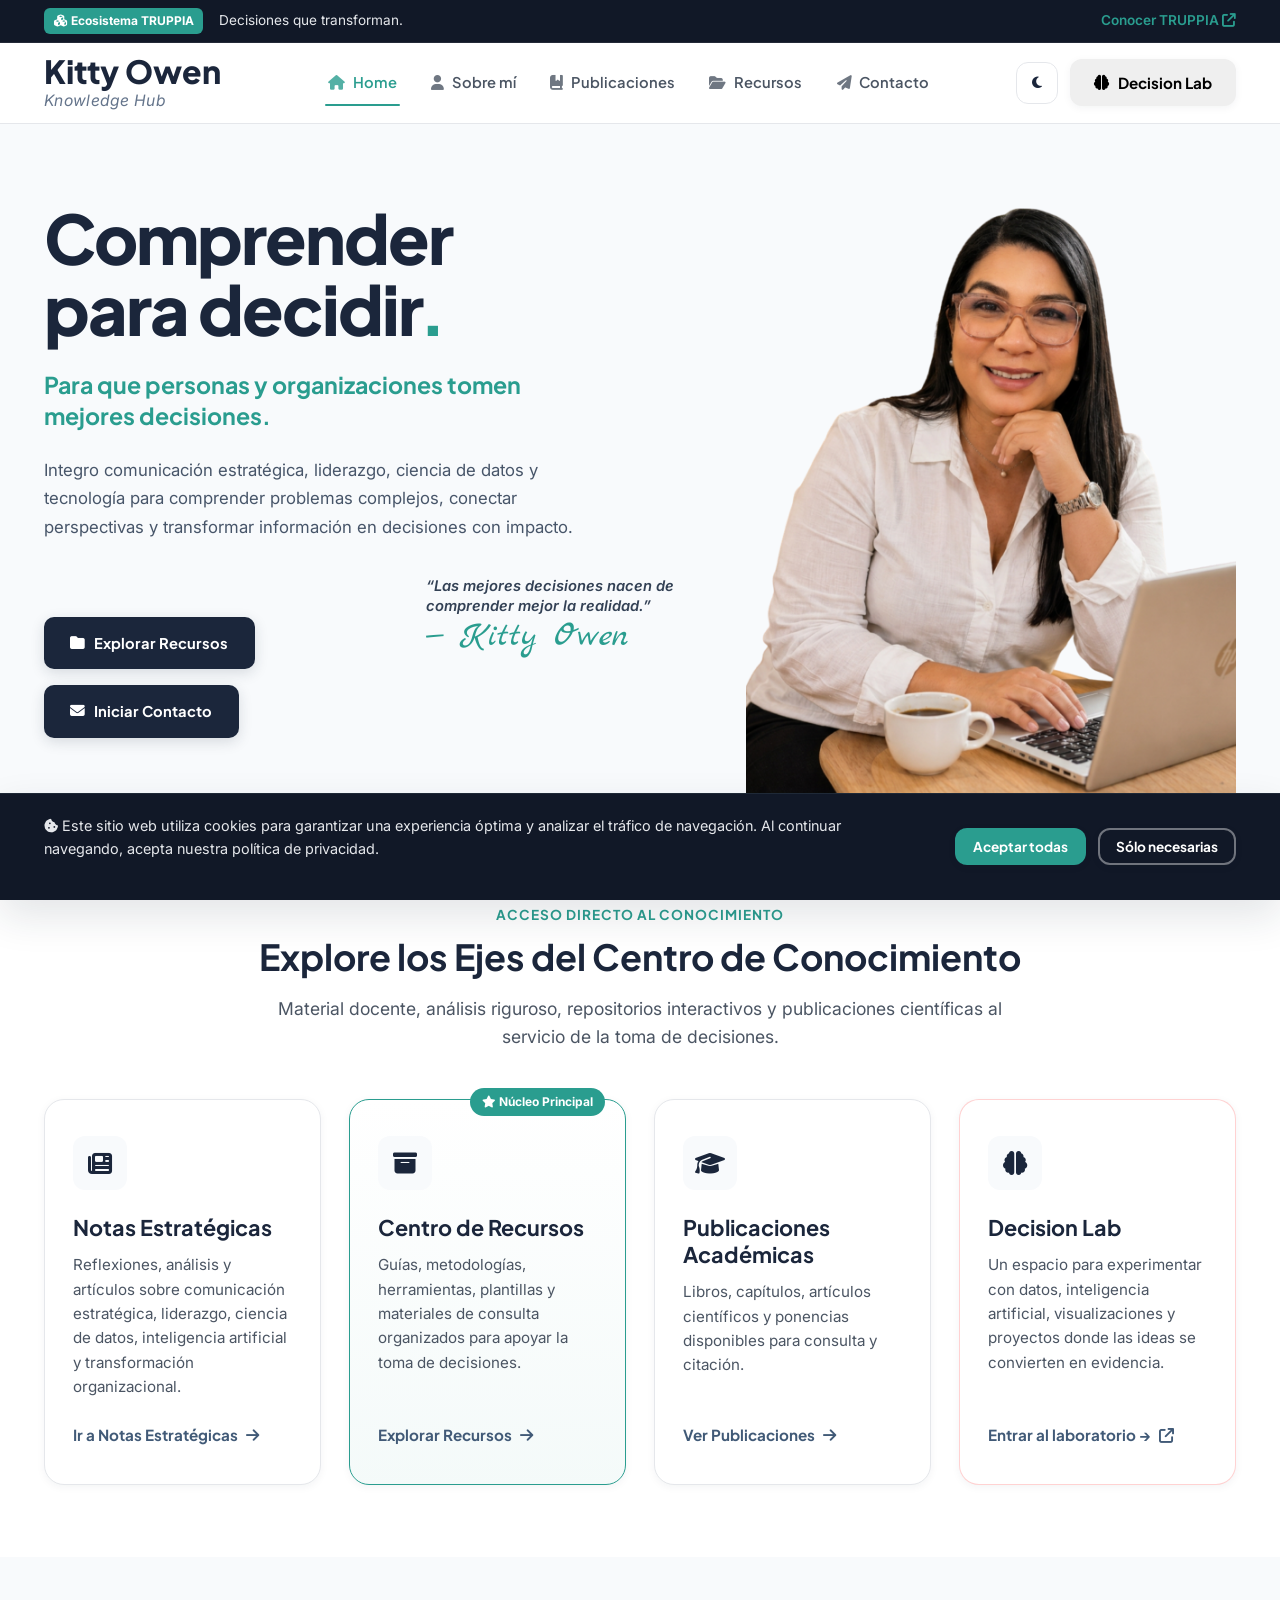
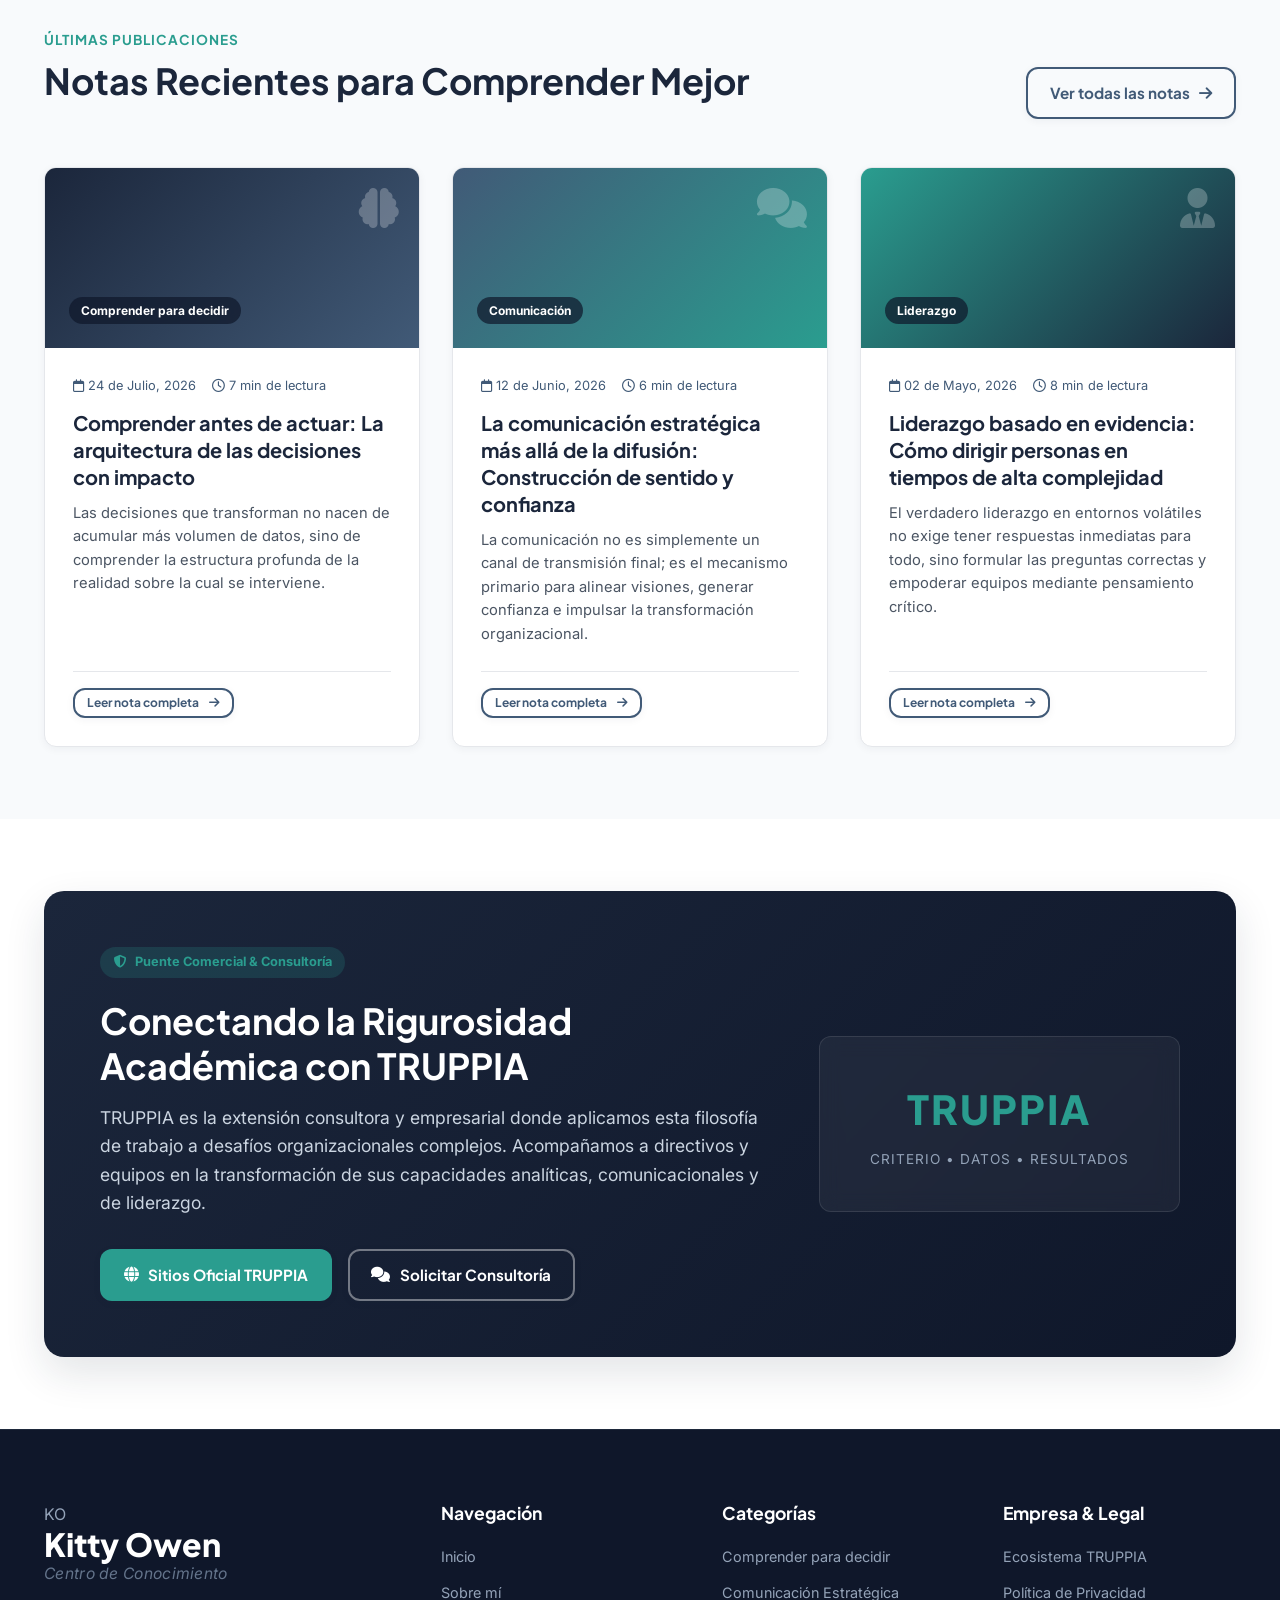
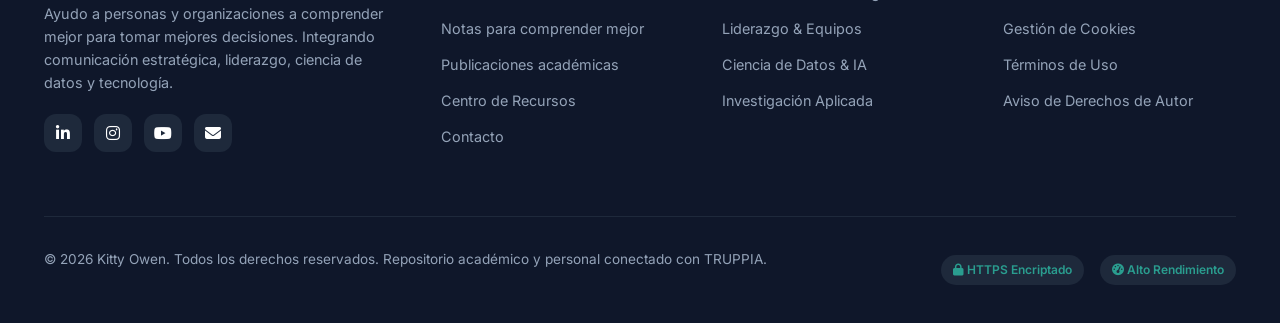
==== commit c437095f: "Update index.html" ====
--- a/index.html
+++ b/index.html
@@ -264,9 +264,9 @@
               <a href="#publicaciones" class="portal-link nav-trigger" data-page="publicaciones">Ver Publicaciones <i class="fa-solid fa-arrow-right"></i></a>
             </div>
 
-            <!-- Card 4: TRUPPIA Connection -->
+            <!-- Card 4: Decision Lab Connection -->
             <div class="portal-card truppia-card" data-target="contacto">
-              <div class="portal-icon"><i class="fa-solid fa-cubes"></i></div>
+              <div class="portal-icon"><i class="fa-solid fa-brain"></i></div>
               <h3 class="portal-title">Decision Lab</h3>
               <p class="portal-text">Un espacio para experimentar con datos, inteligencia artificial,
 visualizaciones y proyectos donde las ideas se convierten en evidencia.</p>
